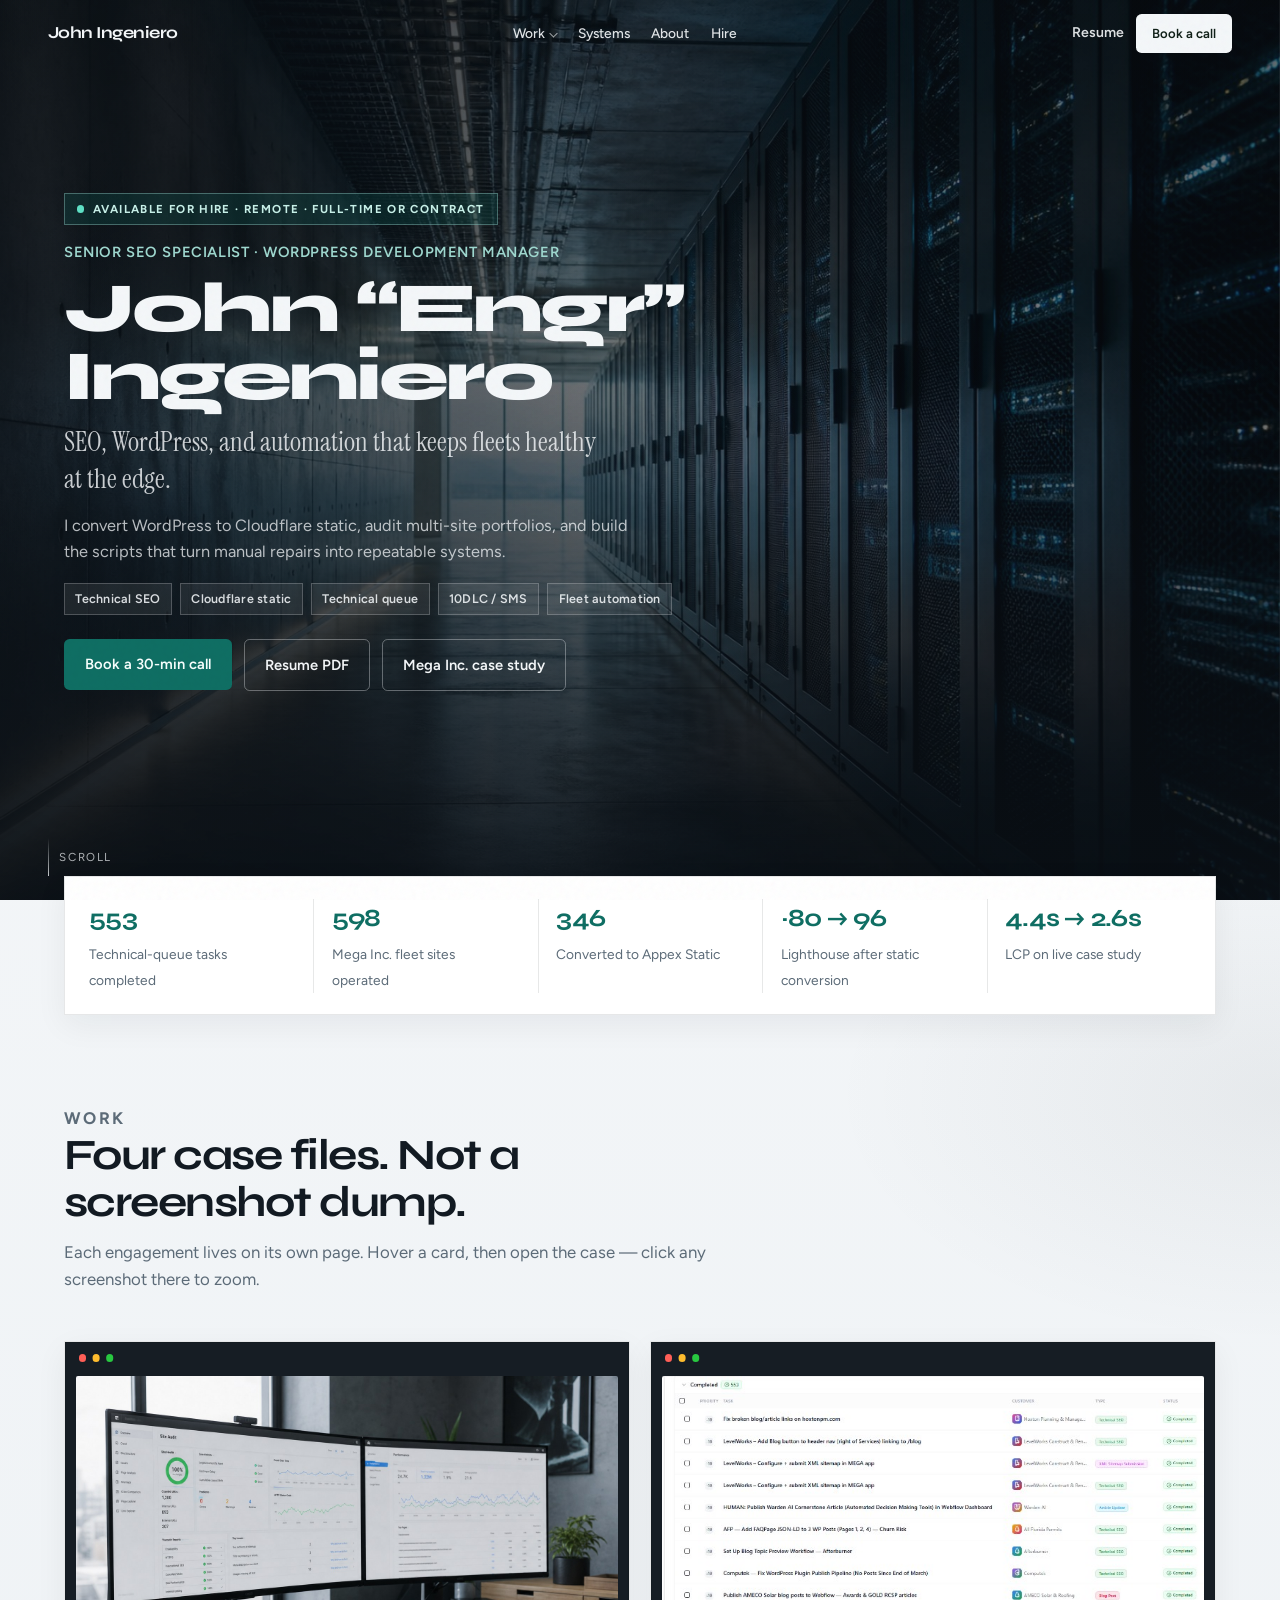
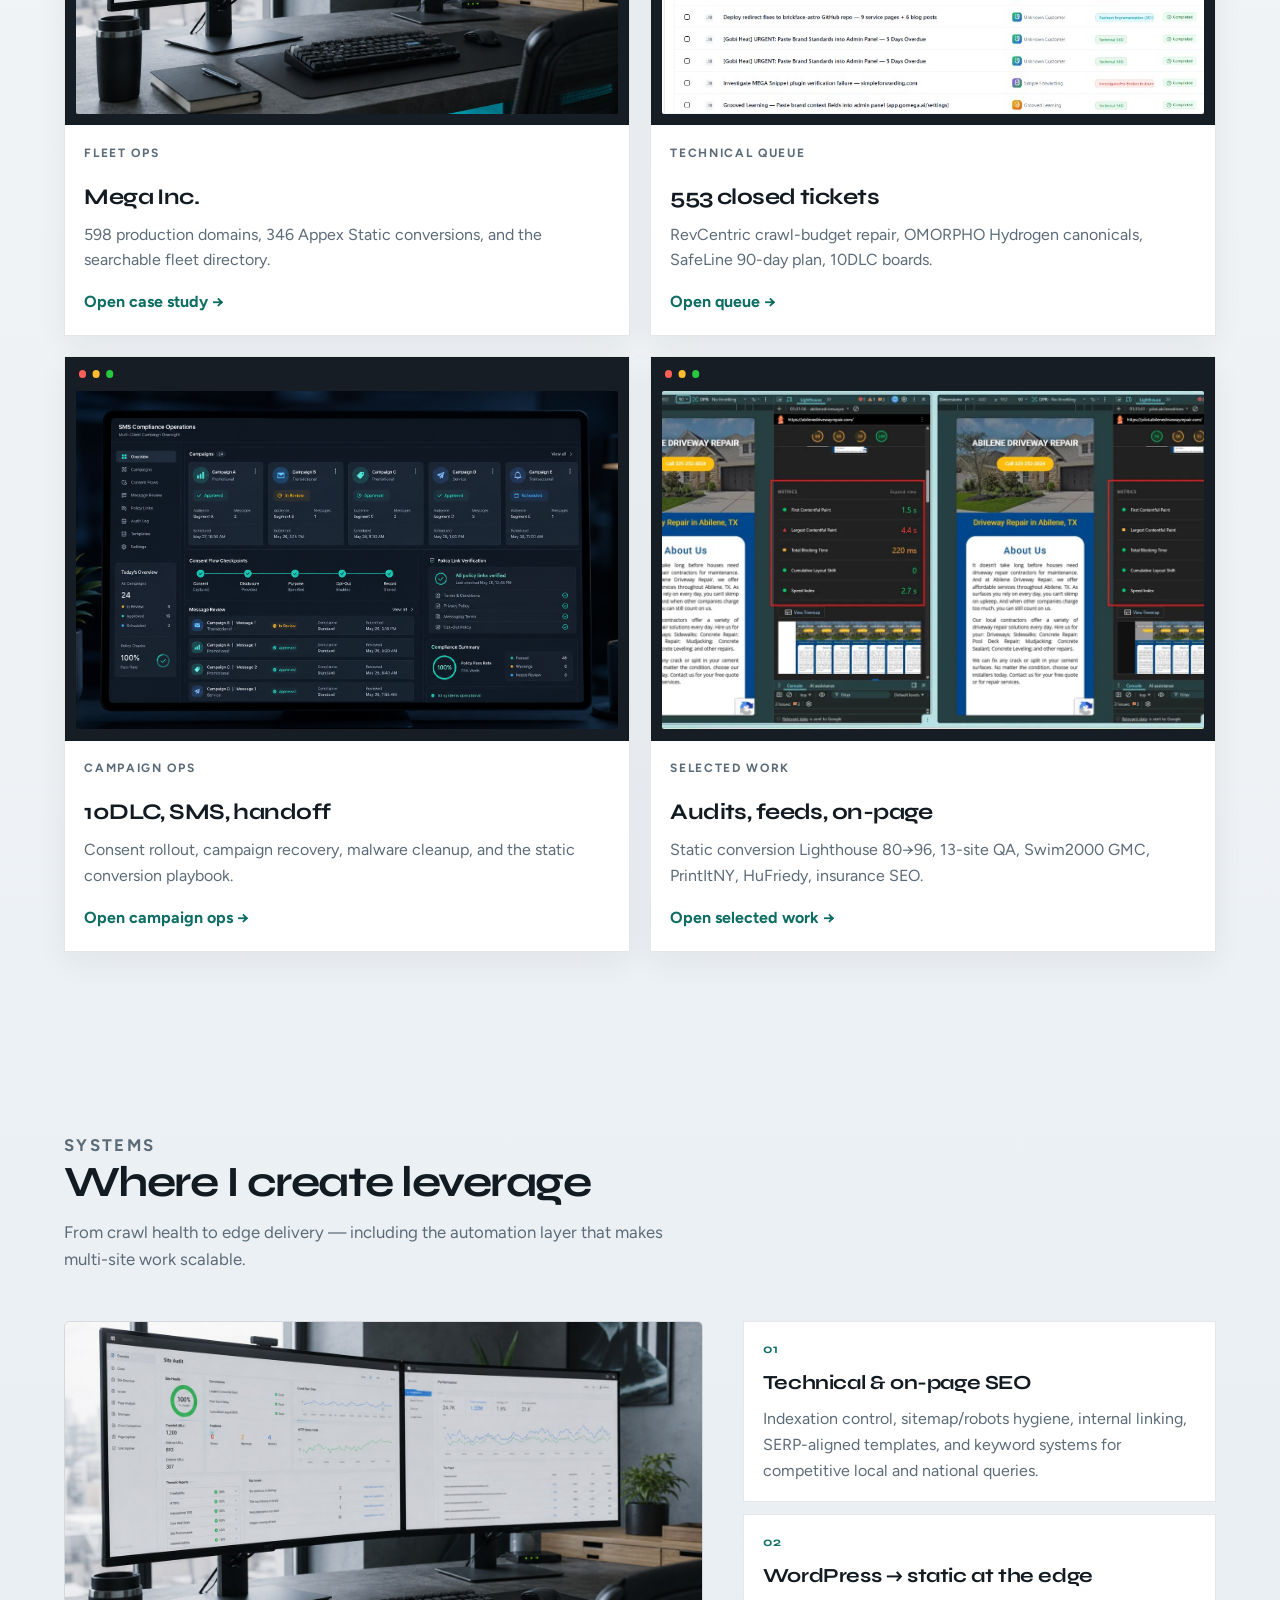
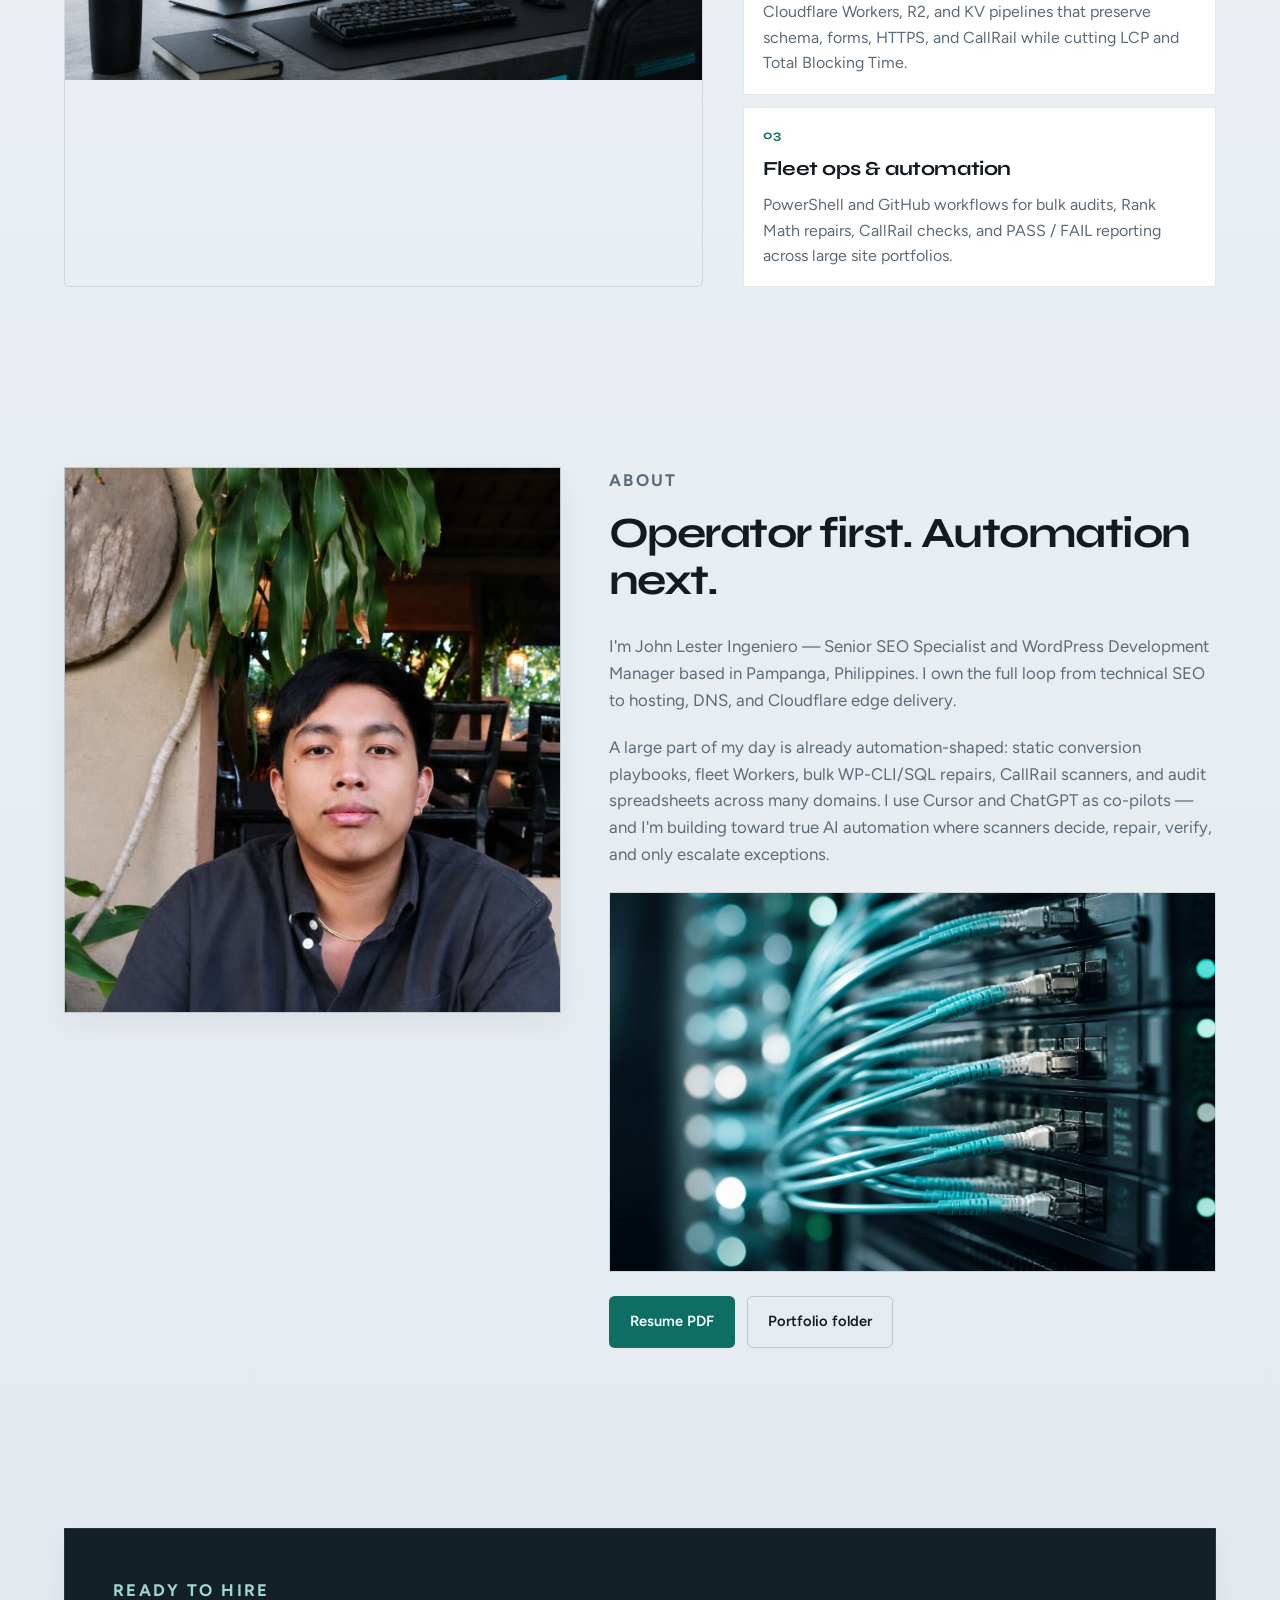
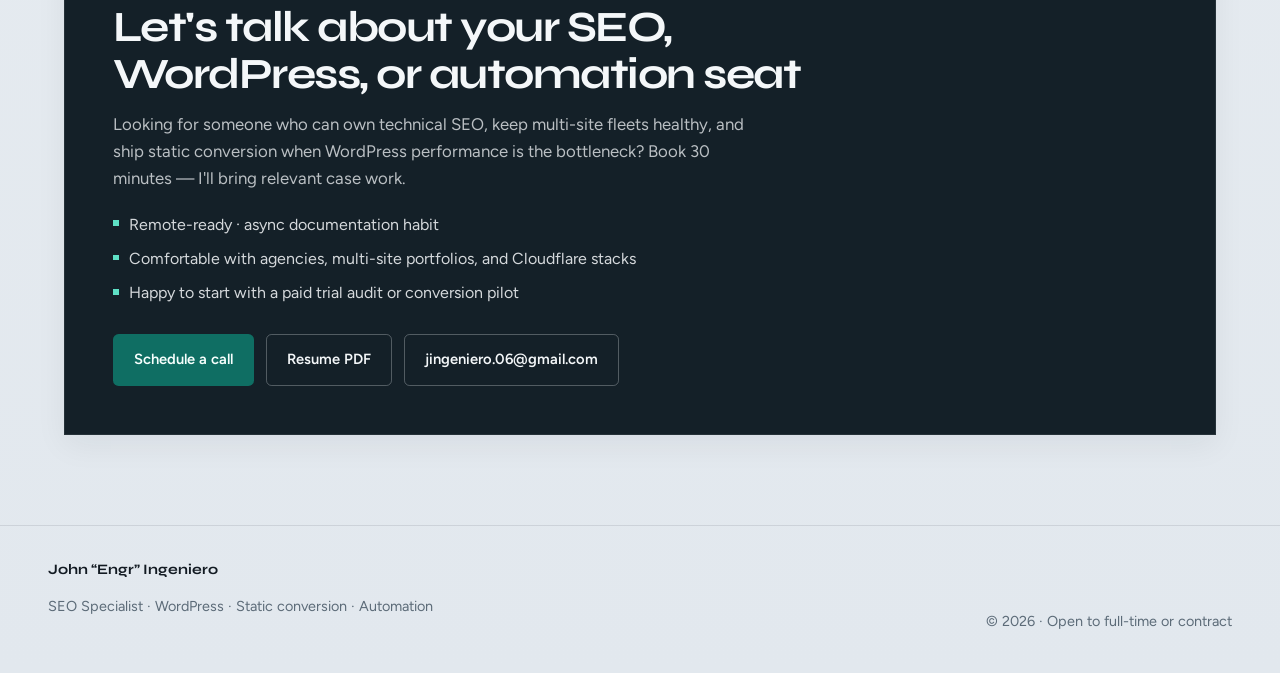
==== index.html @ 067cfe06 "Split the portfolio into Work subpages with a dropdown, framed shots, and lightbox zoom. The homepag" ====
﻿<!DOCTYPE html>
<html lang="en">
<head>
  <meta charset="UTF-8" />
  <meta name="viewport" content="width=device-width, initial-scale=1" />
  <title>John “Engr” Ingeniero — SEO, WordPress & Automation</title>
  <meta name="description" content="Senior SEO Specialist and WordPress Developer. WordPress-to-static conversion, fleet audits, Cloudflare edge delivery, and automation systems that keep rankings and lead capture intact." />
  <meta name="author" content="John Ingeniero" />
  <link rel="canonical" href="https://jingeniero06-cloud.github.io/jingeniero06-cloud/" />
  <meta property="og:title" content="John “Engr” Ingeniero — SEO, WordPress & Automation" />
  <meta property="og:description" content="Hire an SEO + WordPress operator who ships static conversion, multi-site QA, and automation with measurable Core Web Vitals gains." />
  <meta property="og:type" content="website" />
  <meta property="og:url" content="https://jingeniero06-cloud.github.io/jingeniero06-cloud/" />
  <meta property="og:image" content="assets/images/hero-edge.jpg" />
  <link rel="preconnect" href="https://fonts.googleapis.com" />
  <link rel="preconnect" href="https://fonts.gstatic.com" crossorigin />
  <link href="https://fonts.googleapis.com/css2?family=Instrument+Serif:ital@0;1&family=Syne:wght@500;600;700;800&family=Figtree:wght@400;500;600;700&display=swap" rel="stylesheet" />
  <base href="./" />
  <link rel="stylesheet" href="styles.css?v=site4" />
</head>
<body>
  <div class="grain" aria-hidden="true"></div>

  <header class="site-header" data-header>
    <a class="logo" href="#top">John Ingeniero</a>
    <nav class="nav" id="site-nav" data-nav aria-label="Primary">
      <div class="nav-group" data-subnav>
        <button type="button" class="nav-trigger" data-subnav-btn aria-expanded="false">Work</button>
        <div class="nav-dropdown">
          <a href="mega-inc.html">Mega Inc. fleet<small>598 production domains</small></a>
          <a href="queue.html">Technical queue<small>553 completed tickets</small></a>
          <a href="campaign-ops.html">Campaign ops<small>10DLC, SMS, handoff</small></a>
          <a href="work.html">Selected work<small>Audits, feeds, on-page SEO</small></a>
        </div>
      </div>
      <a href="#systems">Systems</a>
      <a href="#about">About</a>
      <a href="#connect">Hire</a>
      <a class="nav-resume" href="assets/resume.pdf" target="_blank" rel="noopener noreferrer">Resume</a>
    </nav>
    <div class="header-actions">
      <a class="header-resume" href="assets/resume.pdf" target="_blank" rel="noopener noreferrer">Resume</a>
      <a class="btn btn-sm btn-primary" href="https://calendly.com/jingeniero-06/30min" target="_blank" rel="noopener noreferrer">Book a call</a>
      <button class="nav-toggle" type="button" data-nav-toggle aria-expanded="false" aria-controls="site-nav" aria-label="Open menu">
        <span></span><span></span>
      </button>
    </div>
  </header>

  <main id="top">
    <section class="hero" aria-label="Introduction">
      <div class="hero-media" aria-hidden="true">
        <img
          src="assets/images/hero-edge.jpg?v=2"
          alt=""
          width="1920"
          height="1080"
          decoding="async"
          fetchpriority="high"
          class="hero-bg"
        />
        <div class="hero-shade"></div>
      </div>
      <div class="hero-content">
        <p class="hero-kicker">Available for hire · Remote · Full-time or contract</p>
        <p class="hero-role">Senior SEO Specialist · WordPress Development Manager</p>
        <h1 class="hero-brand">John “Engr” Ingeniero</h1>
        <p class="hero-title">SEO, WordPress, and automation that keeps fleets healthy at the edge.</p>
        <p class="hero-lede">
          I convert WordPress to Cloudflare static, audit multi-site portfolios, and build the scripts that turn manual repairs into repeatable systems.
        </p>
        <ul class="hero-chips" aria-label="Core strengths">
          <li>Technical SEO</li>
          <li>Cloudflare static</li>
          <li>Technical queue</li>
          <li>10DLC / SMS</li>
          <li>Fleet automation</li>
        </ul>
        <div class="hero-actions">
          <a class="btn btn-primary" href="https://calendly.com/jingeniero-06/30min" target="_blank" rel="noopener noreferrer">Book a 30-min call</a>
          <a class="btn btn-ghost" href="assets/resume.pdf" target="_blank" rel="noopener noreferrer">Resume PDF</a>
          <a class="btn btn-ghost" href="mega-inc.html">Mega Inc. case study</a>
        </div>
      </div>
      <a class="hero-scroll" href="#proof" aria-label="Scroll to proof">
        <span>Scroll</span>
      </a>
    </section>

    <section class="proof" id="proof" aria-label="Proof points">
      <ul class="proof-row">
        <li>
          <strong>553</strong>
          <span>Technical-queue tasks completed</span>
        </li>
        <li>
          <strong>598</strong>
          <span>Mega Inc. fleet sites operated</span>
        </li>
        <li>
          <strong>346</strong>
          <span>Converted to Appex Static</span>
        </li>
        <li>
          <strong>~80 → 96</strong>
          <span>Lighthouse after static conversion</span>
        </li>
        <li>
          <strong>4.4s → 2.6s</strong>
          <span>LCP on live case study</span>
        </li>
      </ul>
    </section>

    <section class="section" id="work">
      <div class="section-head section-head-wide">
        <p class="eyebrow">Work</p>
        <h2>Four case files. Not a screenshot dump.</h2>
        <p>Each engagement lives on its own page. Hover a card, then open the case — click any screenshot there to zoom.</p>
      </div>
      <div class="case-grid">
        <a class="case-card reveal" href="mega-inc.html">
          <figure class="shot"><img src="assets/images/workstation-ops.jpg?v=2" alt="Fleet operations workstation" width="1600" height="900" loading="lazy" decoding="async" /></figure>
          <div class="case-copy">
            <p class="eyebrow">Fleet ops</p>
            <h3>Mega Inc.</h3>
            <p>598 production domains, 346 Appex Static conversions, and the searchable fleet directory.</p>
            <span class="case-go">Open case study →</span>
          </div>
        </a>
        <a class="case-card reveal" href="queue.html">
          <figure class="shot"><img src="assets/images/queue/my-tasks-553.png" alt="553 completed technical queue tasks" width="1600" height="900" loading="lazy" decoding="async" /></figure>
          <div class="case-copy">
            <p class="eyebrow">Technical queue</p>
            <h3>553 closed tickets</h3>
            <p>RevCentric crawl-budget repair, OMORPHO Hydrogen canonicals, SafeLine 90-day plan, 10DLC boards.</p>
            <span class="case-go">Open queue →</span>
          </div>
        </a>
        <a class="case-card reveal" href="campaign-ops.html">
          <figure class="shot"><img src="assets/images/campaign-operations-generated.png" alt="10DLC campaign operations" width="1536" height="864" loading="lazy" decoding="async" /></figure>
          <div class="case-copy">
            <p class="eyebrow">Campaign ops</p>
            <h3>10DLC, SMS, handoff</h3>
            <p>Consent rollout, campaign recovery, malware cleanup, and the static conversion playbook.</p>
            <span class="case-go">Open campaign ops →</span>
          </div>
        </a>
        <a class="case-card reveal" href="work.html">
          <figure class="shot"><img src="assets/images/card-static-lighthouse.webp" alt="Static conversion Lighthouse before and after" width="1400" height="700" loading="lazy" decoding="async" /></figure>
          <div class="case-copy">
            <p class="eyebrow">Selected work</p>
            <h3>Audits, feeds, on-page</h3>
            <p>Static conversion Lighthouse 80→96, 13-site QA, Swim2000 GMC, PrintItNY, HuFriedy, insurance SEO.</p>
            <span class="case-go">Open selected work →</span>
          </div>
        </a>
      </div>
    </section>

    <section class="section systems" id="systems">
      <div class="section-head">
        <p class="eyebrow">Systems</p>
        <h2>Where I create leverage</h2>
        <p>From crawl health to edge delivery — including the automation layer that makes multi-site work scalable.</p>
      </div>
      <div class="systems-layout">
        <figure class="systems-visual reveal">
          <img src="assets/images/workstation-ops.jpg?v=2" alt="Workstation with dual monitors showing website audit dashboards" width="1600" height="900" loading="lazy" decoding="async" />
        </figure>
        <div class="systems-list">
          <article class="system-item reveal">
            <span class="num">01</span>
            <h3>Technical &amp; on-page SEO</h3>
            <p>Indexation control, sitemap/robots hygiene, internal linking, SERP-aligned templates, and keyword systems for competitive local and national queries.</p>
          </article>
          <article class="system-item reveal">
            <span class="num">02</span>
            <h3>WordPress → static at the edge</h3>
            <p>Cloudflare Workers, R2, and KV pipelines that preserve schema, forms, HTTPS, and CallRail while cutting LCP and Total Blocking Time.</p>
          </article>
          <article class="system-item reveal">
            <span class="num">03</span>
            <h3>Fleet ops &amp; automation</h3>
            <p>PowerShell and GitHub workflows for bulk audits, Rank Math repairs, CallRail checks, and PASS / FAIL reporting across large site portfolios.</p>
          </article>
        </div>
      </div>
    </section>

    <section class="section about" id="about">
      <div class="about-layout">
        <figure class="about-portrait reveal">
          <img
            src="assets/images/john-ingeniero.png"
            alt="Portrait of John Ingeniero"
            width="640"
            height="800"
            loading="lazy"
            decoding="async"
          />
        </figure>
        <div class="about-copy reveal">
          <p class="eyebrow">About</p>
          <h2>Operator first. Automation next.</h2>
          <p>
            I'm John Lester Ingeniero — Senior SEO Specialist and WordPress Development Manager based in Pampanga, Philippines. I own the full loop from technical SEO to hosting, DNS, and Cloudflare edge delivery.
          </p>
          <p>
            A large part of my day is already automation-shaped: static conversion playbooks, fleet Workers, bulk WP-CLI/SQL repairs, CallRail scanners, and audit spreadsheets across many domains. I use Cursor and ChatGPT as co-pilots — and I'm building toward true AI automation where scanners decide, repair, verify, and only escalate exceptions.
          </p>
          <figure class="about-side-visual">
            <img
              src="assets/images/network-fiber.jpg?v=2"
              alt="Fiber optic network patch panel in cool slate and teal tones"
              width="1200"
              height="900"
              loading="lazy"
              decoding="async"
            />
          </figure>
          <div class="about-actions">
            <a class="btn btn-primary" href="assets/resume.pdf" target="_blank" rel="noopener noreferrer">Resume PDF</a>
            <a class="btn btn-ghost" href="https://drive.google.com/drive/u/0/folders/11gjgUOMMYtW-lYXDwXTtkWWHU8rsAb2p" target="_blank" rel="noopener noreferrer">Portfolio folder</a>
          </div>
        </div>
      </div>
    </section>

    <section class="section connect" id="connect">
      <div class="connect-panel reveal">
        <p class="eyebrow">Ready to hire</p>
        <h2>Let's talk about your SEO, WordPress, or automation seat</h2>
        <p>
          Looking for someone who can own technical SEO, keep multi-site fleets healthy, and ship static conversion when WordPress performance is the bottleneck? Book 30 minutes — I'll bring relevant case work.
        </p>
        <ul class="connect-points">
          <li>Remote-ready · async documentation habit</li>
          <li>Comfortable with agencies, multi-site portfolios, and Cloudflare stacks</li>
          <li>Happy to start with a paid trial audit or conversion pilot</li>
        </ul>
        <div class="hero-actions connect-actions">
          <a class="btn btn-primary" href="https://calendly.com/jingeniero-06/30min" target="_blank" rel="noopener noreferrer">Schedule a call</a>
          <a class="btn btn-ghost" href="assets/resume.pdf" target="_blank" rel="noopener noreferrer">Resume PDF</a>
          <a class="btn btn-ghost" href="mailto:jingeniero.06@gmail.com">jingeniero.06@gmail.com</a>
        </div>
      </div>
    </section>
  </main>

  <footer class="site-footer">
    <div>
      <p class="footer-name">John “Engr” Ingeniero</p>
      <p>SEO Specialist · WordPress · Static conversion · Automation</p>
    </div>
    <p class="footer-note">© <span id="year"></span> · Open to full-time or contract</p>
  </footer>

  <script src="script.js?v=site4"></script>
</body>
</html>
---- styles.css ----
:root {
  --bg: #eef2f5;
  --bg-deep: #e2e8ee;
  --ink: #121a22;
  --ink-soft: #2a3642;
  --muted: #5c6b78;
  --accent: #0f6e63;
  --accent-strong: #14867a;
  --accent-wash: rgba(15, 110, 99, 0.1);
  --line: rgba(18, 26, 34, 0.1);
  --line-strong: rgba(18, 26, 34, 0.18);
  --hero-ink: #f4f7f9;
  --hero-muted: rgba(244, 247, 249, 0.82);
  --surface: #ffffff;
  --card: #ffffff;
  --font-display: "Syne", "Segoe UI", sans-serif;
  --font-serif: "Instrument Serif", Georgia, serif;
  --font-body: "Figtree", "Segoe UI", sans-serif;
  --ease: cubic-bezier(0.22, 1, 0.36, 1);
  --max: 72rem;
  --radius: 0.35rem;
  --shadow: 0 10px 30px rgba(18, 26, 34, 0.06);
}

*,
*::before,
*::after {
  box-sizing: border-box;
}

html {
  scroll-behavior: smooth;
  scroll-padding-top: 4.75rem;
}

body {
  margin: 0;
  min-height: 100vh;
  font-family: var(--font-body);
  font-weight: 400;
  color: var(--ink);
  background:
    radial-gradient(1200px 600px at 10% -10%, rgba(15, 110, 99, 0.08), transparent 55%),
    radial-gradient(900px 500px at 100% 20%, rgba(18, 26, 34, 0.05), transparent 50%),
    linear-gradient(180deg, #f5f7f9 0%, var(--bg) 40%, var(--bg-deep) 100%);
  line-height: 1.6;
  overflow-x: hidden;
}

.grain {
  position: fixed;
  inset: 0;
  pointer-events: none;
  z-index: 80;
  opacity: 0.04;
  mix-blend-mode: multiply;
  background-image: url("data:image/svg+xml,%3Csvg viewBox='0 0 200 200' xmlns='http://www.w3.org/2000/svg'%3E%3Cfilter id='n'%3E%3CfeTurbulence type='fractalNoise' baseFrequency='0.85' numOctaves='3' stitchTiles='stitch'/%3E%3C/filter%3E%3Crect width='100%25' height='100%25' filter='url(%23n)'/%3E%3C/svg%3E");
}

a {
  color: inherit;
  text-decoration: none;
}

img {
  max-width: 100%;
  height: auto;
  display: block;
}

.site-header {
  position: fixed;
  top: 0;
  left: 0;
  right: 0;
  z-index: 50;
  display: flex;
  align-items: center;
  justify-content: space-between;
  gap: 1rem;
  min-height: 4.25rem;
  padding: 0.8rem clamp(1.25rem, 4vw, 3rem);
  transition: background 0.35s var(--ease), border-color 0.35s var(--ease), backdrop-filter 0.35s var(--ease), color 0.35s var(--ease);
  border-bottom: 1px solid transparent;
  color: var(--hero-ink);
}

.site-header.is-solid {
  background: rgba(248, 250, 252, 0.92);
  backdrop-filter: blur(16px);
  border-bottom-color: var(--line);
  color: var(--ink);
}

.site-header.is-open {
  background: rgba(18, 26, 34, 0.94);
  color: var(--hero-ink);
}

.site-header.is-solid.is-open {
  background: rgba(248, 250, 252, 0.98);
  color: var(--ink);
}

.logo {
  font-family: var(--font-display);
  font-size: 1.05rem;
  font-weight: 700;
  letter-spacing: -0.03em;
  z-index: 2;
}

.header-actions {
  display: flex;
  align-items: center;
  gap: 0.75rem;
  z-index: 2;
}

.header-resume {
  display: none;
  font-size: 0.88rem;
  font-weight: 600;
  opacity: 0.9;
}

.header-resume:hover {
  color: var(--accent);
}

.nav-toggle {
  display: inline-flex;
  flex-direction: column;
  justify-content: center;
  gap: 0.28rem;
  width: 2.4rem;
  height: 2.4rem;
  padding: 0;
  border: 1px solid rgba(244, 247, 249, 0.28);
  background: transparent;
  cursor: pointer;
}

.site-header.is-solid .nav-toggle {
  border-color: var(--line-strong);
}

.nav-toggle span {
  display: block;
  width: 1rem;
  height: 1.5px;
  margin: 0 auto;
  background: currentColor;
  transition: transform 0.25s var(--ease);
}

.site-header.is-open .nav-toggle span:first-child {
  transform: translateY(0.19rem) rotate(45deg);
}

.site-header.is-open .nav-toggle span:last-child {
  transform: translateY(-0.19rem) rotate(-45deg);
}

.nav {
  display: none;
}

.nav a {
  position: relative;
  transition: opacity 0.2s ease;
}

.nav a:hover {
  opacity: 1;
}

.site-header:not(.is-solid) .nav a:hover,
.site-header:not(.is-solid) .header-resume:hover {
  color: #c8f0e8;
}

.site-header.is-solid .nav a:hover,
.site-header.is-solid .header-resume:hover {
  color: var(--accent);
}

.nav-resume {
  display: none;
}

.btn {
  display: inline-flex;
  align-items: center;
  justify-content: center;
  gap: 0.4rem;
  padding: 0.82rem 1.25rem;
  border-radius: var(--radius);
  font-family: var(--font-body);
  font-size: 0.92rem;
  font-weight: 600;
  border: 1px solid transparent;
  cursor: pointer;
  transition: background 0.25s ease, border-color 0.25s ease, color 0.25s ease, transform 0.3s var(--ease);
}

.btn:hover {
  transform: translateY(-2px);
}

.btn-sm {
  padding: 0.5rem 0.95rem;
  font-size: 0.82rem;
}

.btn-primary {
  background: var(--accent);
  color: #f7fffd;
}

.btn-primary:hover {
  background: var(--accent-strong);
}

.site-header:not(.is-solid) .btn-primary {
  background: #f4f7f9;
  color: #102018;
}

.site-header:not(.is-solid) .btn-primary:hover {
  background: #fff;
}

.btn-ghost {
  border-color: var(--line-strong);
  color: var(--ink);
  background: transparent;
}

.btn-ghost:hover {
  border-color: var(--accent);
  color: var(--accent);
}

.hero .btn-ghost {
  border-color: rgba(244, 247, 249, 0.35);
  color: var(--hero-ink);
}

.hero .btn-ghost:hover {
  border-color: #fff;
  color: #fff;
}

.hero {
  position: relative;
  min-height: 100vh;
  min-height: 100dvh;
  display: grid;
  align-items: center;
  overflow: hidden;
  color: var(--hero-ink);
}

.hero-media {
  position: absolute;
  inset: 0;
  z-index: 0;
}

.hero-bg {
  width: 100%;
  height: 100%;
  object-fit: cover;
  object-position: center;
  transform: scale(1.08);
  animation: heroZoom 18s var(--ease) forwards;
}

.hero-shade {
  position: absolute;
  inset: 0;
  background:
    linear-gradient(180deg, rgba(10, 16, 22, 0.55) 0%, rgba(10, 16, 22, 0.42) 42%, rgba(10, 16, 22, 0.88) 100%),
    linear-gradient(90deg, rgba(10, 16, 22, 0.72) 0%, rgba(10, 16, 22, 0.18) 62%);
}

.hero-content {
  position: relative;
  z-index: 1;
  width: min(100% - 2.5rem, var(--max));
  margin: 0 auto;
  padding: 7.5rem 0 8.5rem;
}

.hero-kicker {
  display: inline-flex;
  align-items: center;
  gap: 0.55rem;
  margin: 0 0 1rem;
  padding: 0.38rem 0.75rem;
  border: 1px solid rgba(159, 216, 207, 0.38);
  background: rgba(15, 110, 99, 0.22);
  font-size: 0.72rem;
  font-weight: 700;
  letter-spacing: 0.12em;
  text-transform: uppercase;
  color: #c8f0e8;
  opacity: 0;
  animation: rise 0.9s var(--ease) 0.1s forwards;
}

.hero-kicker::before {
  content: "";
  width: 0.45rem;
  height: 0.45rem;
  border-radius: 50%;
  background: #5ee0c5;
}

.hero-role {
  margin: 0 0 0.65rem;
  font-size: 0.92rem;
  font-weight: 600;
  letter-spacing: 0.04em;
  text-transform: uppercase;
  color: #9fd8cf;
  opacity: 0;
  animation: rise 1s var(--ease) 0.16s forwards;
}

.hero-brand {
  margin: 0 0 0.85rem;
  font-family: var(--font-display);
  font-size: clamp(2.4rem, 6.4vw, 4.4rem);
  font-weight: 800;
  line-height: 0.96;
  letter-spacing: -0.04em;
  max-width: 14ch;
  opacity: 0;
  animation: rise 1s var(--ease) 0.22s forwards;
}

.hero-title {
  margin: 0 0 0.9rem;
  max-width: 34rem;
  font-family: var(--font-serif);
  font-size: clamp(1.25rem, 2.4vw, 1.7rem);
  font-weight: 400;
  line-height: 1.35;
  color: var(--hero-muted);
  opacity: 0;
  animation: rise 1s var(--ease) 0.34s forwards;
}

.hero-lede {
  margin: 0 0 1.2rem;
  max-width: 36rem;
  color: rgba(244, 247, 249, 0.74);
  font-size: 1.02rem;
  opacity: 0;
  animation: rise 1s var(--ease) 0.46s forwards;
}

.hero-chips {
  display: flex;
  flex-wrap: wrap;
  gap: 0.5rem;
  margin: 0 0 1.5rem;
  padding: 0;
  list-style: none;
  opacity: 0;
  animation: rise 1s var(--ease) 0.52s forwards;
}

.hero-chips li {
  padding: 0.32rem 0.65rem;
  border: 1px solid rgba(244, 247, 249, 0.22);
  background: rgba(244, 247, 249, 0.08);
  font-size: 0.78rem;
  font-weight: 600;
  letter-spacing: 0.02em;
  color: rgba(244, 247, 249, 0.88);
}

.hero-actions {
  display: flex;
  flex-wrap: wrap;
  gap: 0.75rem;
  opacity: 0;
  animation: rise 1s var(--ease) 0.58s forwards;
}

.hero-scroll {
  position: absolute;
  z-index: 2;
  left: clamp(1.25rem, 4vw, 3rem);
  bottom: 1.5rem;
  display: inline-flex;
  align-items: center;
  gap: 0.65rem;
  font-size: 0.72rem;
  letter-spacing: 0.14em;
  text-transform: uppercase;
  color: rgba(244, 247, 249, 0.7);
  opacity: 0;
  animation: rise 1s var(--ease) 0.9s forwards;
}

.hero-scroll::before {
  content: "";
  width: 1px;
  height: 2.4rem;
  background: linear-gradient(180deg, transparent, rgba(244, 247, 249, 0.8));
  animation: scrollPulse 1.8s ease-in-out infinite;
}

@keyframes heroZoom {
  from { transform: scale(1.08); }
  to { transform: scale(1); }
}

@keyframes rise {
  from {
    opacity: 0;
    transform: translateY(22px);
  }
  to {
    opacity: 1;
    transform: translateY(0);
  }
}

@keyframes scrollPulse {
  0%, 100% { transform: scaleY(0.65); opacity: 0.45; }
  50% { transform: scaleY(1); opacity: 1; }
}

.proof {
  padding: 0 clamp(1.25rem, 4vw, 3rem);
  margin-top: -1.5rem;
  position: relative;
  z-index: 2;
}

.proof-row {
  list-style: none;
  margin: 0 auto;
  padding: 1.15rem 1.25rem;
  max-width: var(--max);
  display: grid;
  grid-template-columns: repeat(2, minmax(0, 1fr));
  gap: 1rem 1.25rem;
  background: var(--card);
  border: 1px solid var(--line);
  box-shadow: var(--shadow);
}

.proof-row li {
  padding-right: 0.5rem;
}

.proof-row li + li {
  border-left: 0;
}

.proof-row strong {
  display: block;
  font-family: var(--font-display);
  font-size: clamp(1.2rem, 2.4vw, 1.55rem);
  font-weight: 700;
  letter-spacing: -0.03em;
  color: var(--accent);
  margin-bottom: 0.2rem;
}

.proof-row span {
  font-size: 0.86rem;
  color: var(--muted);
  line-height: 1.35;
}

.section {
  padding: clamp(4.5rem, 10vh, 7rem) clamp(1.25rem, 4vw, 3rem);
  max-width: calc(var(--max) + 6rem);
  margin: 0 auto;
}

.section-head {
  max-width: 38rem;
  margin-bottom: clamp(2rem, 4vw, 3rem);
}

.section-head-wide {
  max-width: 44rem;
}

.eyebrow {
  margin: 0 0 0.7rem;
  font-size: 0.75rem;
  font-weight: 700;
  letter-spacing: 0.14em;
  text-transform: uppercase;
  color: var(--accent);
}

.section-head h2,
.about-copy h2,
.connect-panel h2 {
  margin: 0 0 0.85rem;
  font-family: var(--font-display);
  font-size: clamp(1.85rem, 4vw, 2.7rem);
  font-weight: 700;
  letter-spacing: -0.035em;
  line-height: 1.08;
  color: var(--ink);
}

.section-head p,
.about-copy > p,
.connect-panel > p {
  margin: 0;
  color: var(--muted);
  font-size: 1.05rem;
}

.systems-layout {
  display: grid;
  gap: 2rem;
}

.systems-visual {
  margin: 0;
  overflow: hidden;
  border-radius: var(--radius);
  border: 1px solid var(--line);
}

.systems-visual img {
  width: 100%;
  aspect-ratio: 16 / 9;
  object-fit: cover;
  transition: transform 1.2s var(--ease);
}

.systems-visual:hover img {
  transform: scale(1.04);
}

.systems-list {
  display: grid;
  gap: 0.75rem;
  align-content: start;
}

.system-item {
  padding: 1.1rem 1.15rem;
  border: 1px solid var(--line);
  background: var(--card);
}

.system-item .num {
  display: block;
  margin-bottom: 0.45rem;
  font-family: var(--font-display);
  font-size: 0.8rem;
  font-weight: 700;
  letter-spacing: 0.08em;
  color: var(--accent);
}

.system-item h3 {
  margin: 0 0 0.45rem;
  font-family: var(--font-display);
  font-size: 1.25rem;
  letter-spacing: -0.02em;
}

.system-item p {
  margin: 0;
  color: var(--muted);
}

.work-stack {
  display: grid;
  gap: 1.5rem;
}

.work-item {
  display: flex;
  flex-direction: column;
  height: 100%;
  background: var(--card);
  border: 1px solid var(--line);
  box-shadow: var(--shadow);
  overflow: hidden;
}

.work-item.featured {
  display: grid;
  gap: 0;
  grid-template-areas:
    "media"
    "meta"
    "body";
}

.work-item.featured .work-media {
  order: 0;
  grid-area: media;
}

.work-item.featured .work-meta {
  grid-area: meta;
}

.work-item.featured .work-body {
  grid-area: body;
}

.work-media {
  order: -1;
  margin: 0;
  overflow: hidden;
  background: #d7dee5;
  border-bottom: 1px solid var(--line);
}

.work-media img {
  width: 100%;
  aspect-ratio: 16 / 10;
  object-fit: cover;
  object-position: center 42%;
  transition: transform 0.9s var(--ease);
}

.work-item:hover .work-media img {
  transform: scale(1.03);
}

.work-media-ui img {
  object-fit: cover;
  object-position: top center;
}

.work-media-doc img {
  object-fit: contain;
  object-position: top center;
  background: #fff;
  aspect-ratio: 4 / 3;
}

.ops-mix {
  margin-top: 2rem;
  padding: 1.5rem 1.25rem;
  background: var(--card);
  border: 1px solid var(--line);
  box-shadow: var(--shadow);
}

.ops-mix h3 {
  margin: 0 0 0.45rem;
  font-family: var(--font-display);
  font-size: clamp(1.25rem, 2.4vw, 1.55rem);
  letter-spacing: -0.025em;
}

.ops-mix > div:first-child p:last-child {
  margin: 0 0 1.15rem;
  color: var(--muted);
}

.ops-mix-grid {
  display: grid;
  gap: 0.85rem;
}

.ops-mix-card {
  margin: 0;
  overflow: hidden;
  border: 1px solid var(--line);
  background: #fff;
}

.ops-mix-card img {
  width: 100%;
  aspect-ratio: 16 / 11;
  object-fit: cover;
  object-position: top center;
}

.ops-mix-chips {
  margin: 1rem 0 0;
}

.work-meta {
  display: flex;
  justify-content: space-between;
  align-items: center;
  margin: 0;
  padding: 1rem 1.15rem 0;
  font-size: 0.74rem;
  font-weight: 700;
  letter-spacing: 0.08em;
  text-transform: uppercase;
  color: var(--muted);
}

.work-label {
  color: var(--accent);
}

.work-body {
  display: flex;
  flex-direction: column;
  flex: 1;
  padding: 0.55rem 1.15rem 1.2rem;
}

.work-body h3 {
  margin: 0 0 0.5rem;
  font-family: var(--font-display);
  font-size: clamp(1.2rem, 2.2vw, 1.5rem);
  letter-spacing: -0.025em;
  color: var(--ink);
}

.work-item.featured .work-body h3 {
  font-size: clamp(1.45rem, 2.6vw, 1.9rem);
}

.work-body > p {
  margin: 0 0 0.85rem;
  color: var(--muted);
}

.metric-list {
  margin: 0 0 1rem;
  padding: 0;
  list-style: none;
  display: grid;
  gap: 0.35rem;
}

.metric-list li {
  position: relative;
  padding-left: 1rem;
  color: var(--ink-soft);
  font-size: 0.92rem;
}

.metric-list li::before {
  content: "";
  position: absolute;
  left: 0;
  top: 0.55em;
  width: 0.35rem;
  height: 0.35rem;
  border-radius: 50%;
  background: var(--accent);
}

.metric-list span {
  font-weight: 700;
  color: var(--ink);
}

.work-thumbs {
  display: grid;
  grid-template-columns: 1fr 1fr;
  gap: 0.65rem;
  margin-bottom: 1rem;
}

.work-thumbs img {
  width: 100%;
  aspect-ratio: 16 / 10;
  object-fit: cover;
  border: 1px solid var(--line);
}

.skill-row {
  display: flex;
  flex-wrap: wrap;
  gap: 0.4rem;
  margin: auto 0 1rem;
  padding: 0;
  list-style: none;
}

.skill-row li {
  padding: 0.28rem 0.55rem;
  border: 1px solid var(--line-strong);
  background: var(--accent-wash);
  color: var(--ink-soft);
  font-size: 0.75rem;
  font-weight: 600;
}

.work-links {
  display: flex;
  flex-wrap: wrap;
  gap: 1rem;
  margin-top: auto;
}

.work-links a {
  font-weight: 700;
  color: var(--accent);
  border-bottom: 1px solid transparent;
  transition: border-color 0.2s ease;
}

.work-links a:hover {
  border-bottom-color: var(--accent);
}

.work-grid {
  display: grid;
  gap: 1.25rem;
}

.about-layout {
  display: grid;
  gap: 2rem;
  align-items: start;
}

.about-portrait {
  margin: 0;
  overflow: hidden;
  border: 1px solid var(--line);
  background: #d5dce3;
  box-shadow: var(--shadow);
}

.about-portrait img {
  width: 100%;
  max-height: min(70vh, 34rem);
  aspect-ratio: 4 / 5;
  object-fit: cover;
  object-position: 50% 18%;
  transform: scale(1.06);
}

.about-copy {
  display: grid;
  gap: 1rem;
}

.about-copy > p + p {
  margin-top: 0.25rem;
}

.about-side-visual {
  margin: 0.5rem 0 0;
  overflow: hidden;
  border: 1px solid var(--line);
}

.about-side-visual img {
  width: 100%;
  aspect-ratio: 16 / 10;
  object-fit: cover;
  transition: transform 1.1s var(--ease);
}

.about-side-visual:hover img {
  transform: scale(1.04);
}

.about-actions {
  display: flex;
  flex-wrap: wrap;
  gap: 0.75rem;
  margin-top: 0.5rem;
}

.connect-panel {
  max-width: none;
  padding: clamp(2rem, 5vw, 3rem);
  border: 1px solid rgba(244, 247, 249, 0.08);
  background: #142028;
  color: var(--hero-ink);
  box-shadow: var(--shadow);
}

.connect-panel .eyebrow {
  color: #9fd8cf;
}

.connect-panel h2 {
  color: var(--hero-ink);
  max-width: 22ch;
}

.connect-panel > p {
  max-width: 40rem;
  color: rgba(244, 247, 249, 0.74);
}

.connect-points {
  margin: 1.25rem 0 1.75rem;
  padding: 0;
  list-style: none;
  display: grid;
  gap: 0.55rem;
  color: rgba(244, 247, 249, 0.86);
}

.connect-points li {
  padding-left: 1rem;
  position: relative;
}

.connect-points li::before {
  content: "";
  position: absolute;
  left: 0;
  top: 0.55em;
  width: 0.35rem;
  height: 0.35rem;
  background: #5ee0c5;
}

.connect-panel .btn-ghost {
  border-color: rgba(244, 247, 249, 0.28);
  color: var(--hero-ink);
}

.connect-panel .btn-ghost:hover {
  border-color: #fff;
  color: #fff;
}

.site-footer {
  display: flex;
  flex-direction: column;
  gap: 0.75rem;
  padding: 2rem clamp(1.25rem, 4vw, 3rem) 2.5rem;
  border-top: 1px solid var(--line);
  color: var(--muted);
  font-size: 0.9rem;
}

.footer-name {
  margin: 0 0 0.2rem;
  font-family: var(--font-display);
  font-weight: 700;
  color: var(--ink);
}

.footer-note {
  margin: 0;
}

.reveal {
  transform: translateY(16px);
  transition: transform 0.7s var(--ease);
}

.reveal.is-visible {
  transform: translateY(0);
}

@media (prefers-reduced-motion: reduce) {
  .hero-bg,
  .hero-kicker,
  .hero-role,
  .hero-brand,
  .hero-title,
  .hero-lede,
  .hero-chips,
  .hero-actions,
  .hero-scroll,
  .reveal {
    animation: none !important;
    opacity: 1 !important;
    transform: none !important;
    transition: none !important;
  }

  .hero-scroll::before {
    animation: none;
  }
}

@media (max-width: 719px) {
  .site-header.is-open .nav {
    display: flex;
    flex-direction: column;
    position: absolute;
    inset: 0 0 auto 0;
    padding: 4.6rem 1.25rem 1.5rem;
    gap: 1rem;
    background: inherit;
    border-bottom: 1px solid var(--line);
    font-size: 1.05rem;
    font-weight: 600;
  }

  .site-header.is-open .nav-resume {
    display: inline-flex;
    color: var(--accent);
  }
}

@media (min-width: 720px) {
  .nav-toggle {
    display: none;
  }

  .header-resume {
    display: inline-flex;
  }

  .nav {
    display: flex;
    gap: 1.35rem;
    font-size: 0.86rem;
    font-weight: 500;
    opacity: 0.92;
  }

  .proof-row {
    grid-template-columns: repeat(2, minmax(0, 1fr));
    padding: 1.35rem 1.5rem;
  }

  .work-grid {
    grid-template-columns: repeat(2, minmax(0, 1fr));
    gap: 1.25rem;
  }

  .connect-points {
    grid-template-columns: 1fr;
    gap: 0.55rem;
  }

  .connect-points li {
    padding-left: 1rem;
  }

  .connect-points li::before {
    display: block;
  }

  .site-footer {
    flex-direction: row;
    justify-content: space-between;
    align-items: end;
  }
}

@media (min-width: 960px) {
  .systems-layout {
    grid-template-columns: 1.15fr 0.85fr;
    gap: 2.5rem;
    align-items: stretch;
  }

  .work-item.featured {
    grid-template-columns: 1.08fr 0.92fr;
    grid-template-areas:
      "media meta"
      "media body";
    align-items: stretch;
  }

  .work-item.featured .work-media {
    order: 0;
    grid-area: media;
    border-bottom: 0;
    border-right: 1px solid var(--line);
  }

  .work-item.featured .work-media img {
    height: 100%;
    aspect-ratio: auto;
    min-height: 22rem;
  }

  .work-item.featured .work-meta {
    grid-area: meta;
    padding: 1.5rem 1.6rem 0;
  }

  .work-item.featured .work-body {
    grid-area: body;
    padding: 0.6rem 1.6rem 1.5rem;
    justify-content: center;
  }

  .about-layout {
    grid-template-columns: 0.9fr 1.1fr;
    gap: 3rem;
  }

  .proof-row {
    grid-template-columns: repeat(5, minmax(0, 1fr));
  }

  .proof-row li + li {
    padding-left: 1.1rem;
    border-left: 1px solid var(--line);
  }

  .ops-mix-grid {
    grid-template-columns: 1fr 1fr;
  }
}

/* Mega Inc. fleet case study */
.sr-only {
  position: absolute;
  width: 1px;
  height: 1px;
  padding: 0;
  margin: -1px;
  overflow: hidden;
  clip: rect(0, 0, 0, 0);
  white-space: nowrap;
  border: 0;
}

.mega-stats {
  list-style: none;
  margin: 0 0 2.5rem;
  padding: 1.25rem 1.25rem;
  display: grid;
  grid-template-columns: repeat(2, minmax(0, 1fr));
  gap: 1rem 1.25rem;
  background: var(--card);
  border: 1px solid var(--line);
  box-shadow: var(--shadow);
}

.mega-stats strong {
  display: block;
  font-family: var(--font-display);
  font-size: clamp(1.4rem, 3vw, 1.9rem);
  letter-spacing: -0.03em;
  color: var(--accent);
  margin-bottom: 0.15rem;
}

.mega-stats span {
  font-size: 0.86rem;
  color: var(--muted);
}

.mega-featured {
  display: grid;
  gap: 1.5rem;
  margin-bottom: 2.75rem;
}

.mega-featured-copy h3 {
  margin: 0 0 0.6rem;
  font-family: var(--font-display);
  font-size: clamp(1.35rem, 2.6vw, 1.7rem);
  letter-spacing: -0.025em;
}

.mega-featured-copy p:last-child {
  margin: 0;
  color: var(--muted);
}

.mega-featured-list {
  list-style: none;
  margin: 0;
  padding: 0;
  display: grid;
  gap: 0.65rem;
}

.mega-featured-list li {
  display: grid;
  gap: 0.15rem;
  padding: 0.8rem 0.9rem;
  background: var(--card);
  border: 1px solid var(--line);
}

.mega-featured-list a {
  font-weight: 600;
  color: var(--ink);
  word-break: break-word;
}

.mega-featured-list a:hover {
  color: var(--accent);
}

.mega-featured-list span {
  font-size: 0.82rem;
  color: var(--muted);
}

.mega-directory {
  padding-top: 0.5rem;
}

.mega-directory-head {
  display: grid;
  gap: 1.25rem;
  margin-bottom: 1.25rem;
}

.mega-directory-head h3 {
  margin: 0 0 0.4rem;
  font-family: var(--font-display);
  font-size: clamp(1.3rem, 2.5vw, 1.65rem);
  letter-spacing: -0.025em;
}

.mega-directory-count {
  margin: 0;
  color: var(--muted);
  font-size: 0.95rem;
}

.mega-filters {
  display: grid;
  gap: 0.65rem;
}

.mega-filters input,
.mega-filters select {
  width: 100%;
  padding: 0.72rem 0.85rem;
  border: 1px solid var(--line-strong);
  border-radius: var(--radius);
  background: rgba(255, 255, 255, 0.85);
  color: var(--ink);
  font-family: var(--font-body);
  font-size: 0.92rem;
}

.mega-filters input:focus,
.mega-filters select:focus {
  outline: 2px solid rgba(15, 110, 99, 0.35);
  outline-offset: 1px;
}

.mega-table-wrap {
  overflow: auto;
  max-height: min(34rem, 70vh);
  border: 1px solid var(--line);
  background: var(--card);
  box-shadow: var(--shadow);
}

.mega-table {
  width: 100%;
  border-collapse: collapse;
  font-size: 0.88rem;
}

.mega-table th,
.mega-table td {
  padding: 0.7rem 0.85rem;
  text-align: left;
  border-bottom: 1px solid var(--line);
  vertical-align: top;
}

.mega-table th {
  position: sticky;
  top: 0;
  background: #e8eef2;
  font-size: 0.72rem;
  letter-spacing: 0.08em;
  text-transform: uppercase;
  color: var(--muted);
  z-index: 1;
}

.mega-table a {
  font-weight: 600;
  color: var(--accent);
}

.mega-table a:hover {
  text-decoration: underline;
}

.mega-table .domain {
  word-break: break-all;
  color: var(--ink-soft);
}

.mega-badge {
  display: inline-block;
  padding: 0.15rem 0.45rem;
  border: 1px solid var(--line-strong);
  font-size: 0.75rem;
  font-weight: 600;
  color: var(--ink-soft);
  white-space: nowrap;
}

.mega-badge.is-static {
  border-color: rgba(15, 110, 99, 0.35);
  color: var(--accent);
  background: var(--accent-wash);
}

@media (min-width: 720px) {
  .mega-stats {
    grid-template-columns: repeat(5, minmax(0, 1fr));
  }

  .mega-featured-list {
    grid-template-columns: repeat(2, minmax(0, 1fr));
    gap: 0.65rem;
  }

  .mega-filters {
    grid-template-columns: 1.4fr 0.8fr 0.8fr;
    align-items: end;
  }
}

@media (min-width: 960px) {
  .mega-featured {
    grid-template-columns: 0.85fr 1.15fr;
    gap: 2.5rem;
    align-items: start;
  }

  .mega-directory-head {
    grid-template-columns: 1fr auto;
    align-items: end;
  }
}

/* Dropdown nav */
.nav-group {
  position: relative;
}

.nav-trigger {
  display: inline-flex;
  align-items: center;
  gap: 0.35rem;
  padding: 0;
  border: 0;
  background: none;
  color: inherit;
  font: inherit;
  font-weight: inherit;
  cursor: pointer;
}

.nav-trigger::after {
  content: "";
  width: 0.35rem;
  height: 0.35rem;
  border-right: 1.5px solid currentColor;
  border-bottom: 1.5px solid currentColor;
  transform: rotate(45deg) translateY(-1px);
  opacity: 0.7;
}

.nav-dropdown {
  display: none;
}

.nav-dropdown a {
  display: block;
  padding: 0.7rem 0.85rem;
  color: var(--ink);
  font-weight: 600;
  border-radius: 0.2rem;
}

.nav-dropdown a:hover,
.nav-dropdown a.is-active {
  background: var(--accent-wash);
  color: var(--accent);
}

.nav-dropdown small {
  display: block;
  margin-top: 0.15rem;
  font-size: 0.75rem;
  font-weight: 500;
  color: var(--muted);
}

.inner-page {
  padding-top: 4.25rem;
}

.inner-page .site-header {
  background: rgba(248, 250, 252, 0.94);
  backdrop-filter: blur(16px);
  border-bottom-color: var(--line);
  color: var(--ink);
}

.page-hero {
  padding: 3.5rem clamp(1.25rem, 4vw, 3rem) 2.75rem;
  background:
    radial-gradient(800px 320px at 8% 0%, rgba(15, 110, 99, 0.28), transparent 55%),
    #142028;
  color: var(--hero-ink);
}

.page-hero-inner {
  width: min(100%, var(--max));
  margin: 0 auto;
}

.crumb {
  display: flex;
  flex-wrap: wrap;
  gap: 0.45rem;
  margin: 0 0 1rem;
  font-size: 0.8rem;
  font-weight: 600;
  letter-spacing: 0.06em;
  text-transform: uppercase;
  color: rgba(244, 247, 249, 0.62);
}

.crumb a {
  color: #9fd8cf;
}

.page-hero h1 {
  margin: 0 0 0.75rem;
  font-family: var(--font-display);
  font-size: clamp(2rem, 4.5vw, 3.2rem);
  letter-spacing: -0.035em;
  line-height: 1.05;
}

.page-hero p {
  margin: 0;
  max-width: 40rem;
  color: rgba(244, 247, 249, 0.74);
  font-size: 1.05rem;
}

/* Browser chrome around screenshots */
.work-media,
.ops-mix-card,
.shot {
  position: relative;
  background: #161d24;
  padding: 2.05rem 0.65rem 0.65rem;
  border: 1px solid rgba(18, 26, 34, 0.35);
}

.work-media::before,
.ops-mix-card::before,
.shot::before {
  content: "";
  position: absolute;
  top: 0.72rem;
  left: 0.8rem;
  width: 0.48rem;
  height: 0.48rem;
  border-radius: 50%;
  background: #ff5f57;
  box-shadow: 0.85rem 0 0 #febc2e, 1.7rem 0 0 #28c840;
}

.work-media img,
.ops-mix-card img,
.shot img {
  border-radius: 0.12rem;
  cursor: zoom-in;
}

.work-item {
  transition: transform 0.45s var(--ease), box-shadow 0.45s var(--ease), border-color 0.45s var(--ease);
}

.work-item:hover {
  transform: translateY(-6px);
  box-shadow: 0 22px 44px rgba(18, 26, 34, 0.12);
  border-color: rgba(15, 110, 99, 0.28);
}

.work-thumbs img {
  cursor: zoom-in;
  transition: transform 0.45s var(--ease);
}

.work-thumbs img:hover {
  transform: scale(1.03);
}

.case-grid {
  display: grid;
  gap: 1.25rem;
}

.case-card {
  display: grid;
  background: var(--card);
  border: 1px solid var(--line);
  box-shadow: var(--shadow);
  overflow: hidden;
  transition: transform 0.45s var(--ease), box-shadow 0.45s var(--ease);
}

.case-card:hover {
  transform: translateY(-8px);
  box-shadow: 0 24px 48px rgba(18, 26, 34, 0.12);
}

.case-card .shot {
  margin: 0;
}

.case-card .shot img {
  width: 100%;
  aspect-ratio: 16 / 10;
  object-fit: cover;
  object-position: top center;
  cursor: default;
  transition: transform 0.9s var(--ease);
}

.case-card:hover .shot img {
  transform: scale(1.05);
}

.case-copy {
  padding: 1.15rem 1.2rem 1.3rem;
}

.case-copy h3 {
  margin: 0 0 0.45rem;
  font-family: var(--font-display);
  font-size: 1.4rem;
  letter-spacing: -0.025em;
}

.case-copy p {
  margin: 0 0 1rem;
  color: var(--muted);
}

.case-go {
  font-weight: 700;
  color: var(--accent);
}

.lightbox {
  position: fixed;
  inset: 0;
  z-index: 90;
  display: grid;
  place-items: center;
  padding: 2rem;
  background: rgba(10, 16, 22, 0.82);
  opacity: 0;
  visibility: hidden;
  transition: opacity 0.3s var(--ease), visibility 0.3s var(--ease);
}

.lightbox.is-open {
  opacity: 1;
  visibility: visible;
}

.lightbox img {
  max-width: min(92vw, 72rem);
  max-height: 86vh;
  object-fit: contain;
  background: #fff;
  border: 8px solid #11181f;
  animation: popIn 0.4s var(--ease);
}

.lightbox-close {
  position: absolute;
  top: 1rem;
  right: 1rem;
  border: 1px solid rgba(244, 247, 249, 0.3);
  background: transparent;
  color: #fff;
  padding: 0.45rem 0.8rem;
  cursor: pointer;
  font-weight: 600;
}

@keyframes popIn {
  from { transform: scale(0.96) translateY(12px); opacity: 0; }
  to { transform: scale(1) translateY(0); opacity: 1; }
}

.reveal {
  opacity: 0.08;
  transform: translateY(22px);
  transition: opacity 0.7s var(--ease), transform 0.7s var(--ease);
}

.reveal.is-visible {
  opacity: 1;
  transform: translateY(0);
}

@media (max-width: 719px) {
  .nav-group.is-open .nav-dropdown {
    display: grid;
    margin: 0.35rem 0 0.5rem 0.4rem;
    padding: 0;
    border: 0;
    background: transparent;
  }

  .nav-dropdown a {
    color: inherit;
    padding: 0.45rem 0;
  }
}

@media (min-width: 720px) {
  .nav-dropdown {
    position: absolute;
    top: calc(100% + 0.85rem);
    left: 50%;
    min-width: 17.5rem;
    padding: 0.45rem;
    background: #fff;
    border: 1px solid var(--line);
    box-shadow: 0 18px 40px rgba(18, 26, 34, 0.12);
    transform: translateX(-50%) translateY(10px);
    opacity: 0;
    visibility: hidden;
    display: grid;
    transition: opacity 0.25s var(--ease), transform 0.25s var(--ease), visibility 0.25s;
    z-index: 60;
  }

  .nav-group:hover .nav-dropdown,
  .nav-group:focus-within .nav-dropdown,
  .nav-group.is-open .nav-dropdown {
    opacity: 1;
    visibility: visible;
    transform: translateX(-50%) translateY(0);
  }

  .case-grid {
    grid-template-columns: repeat(2, minmax(0, 1fr));
  }
}
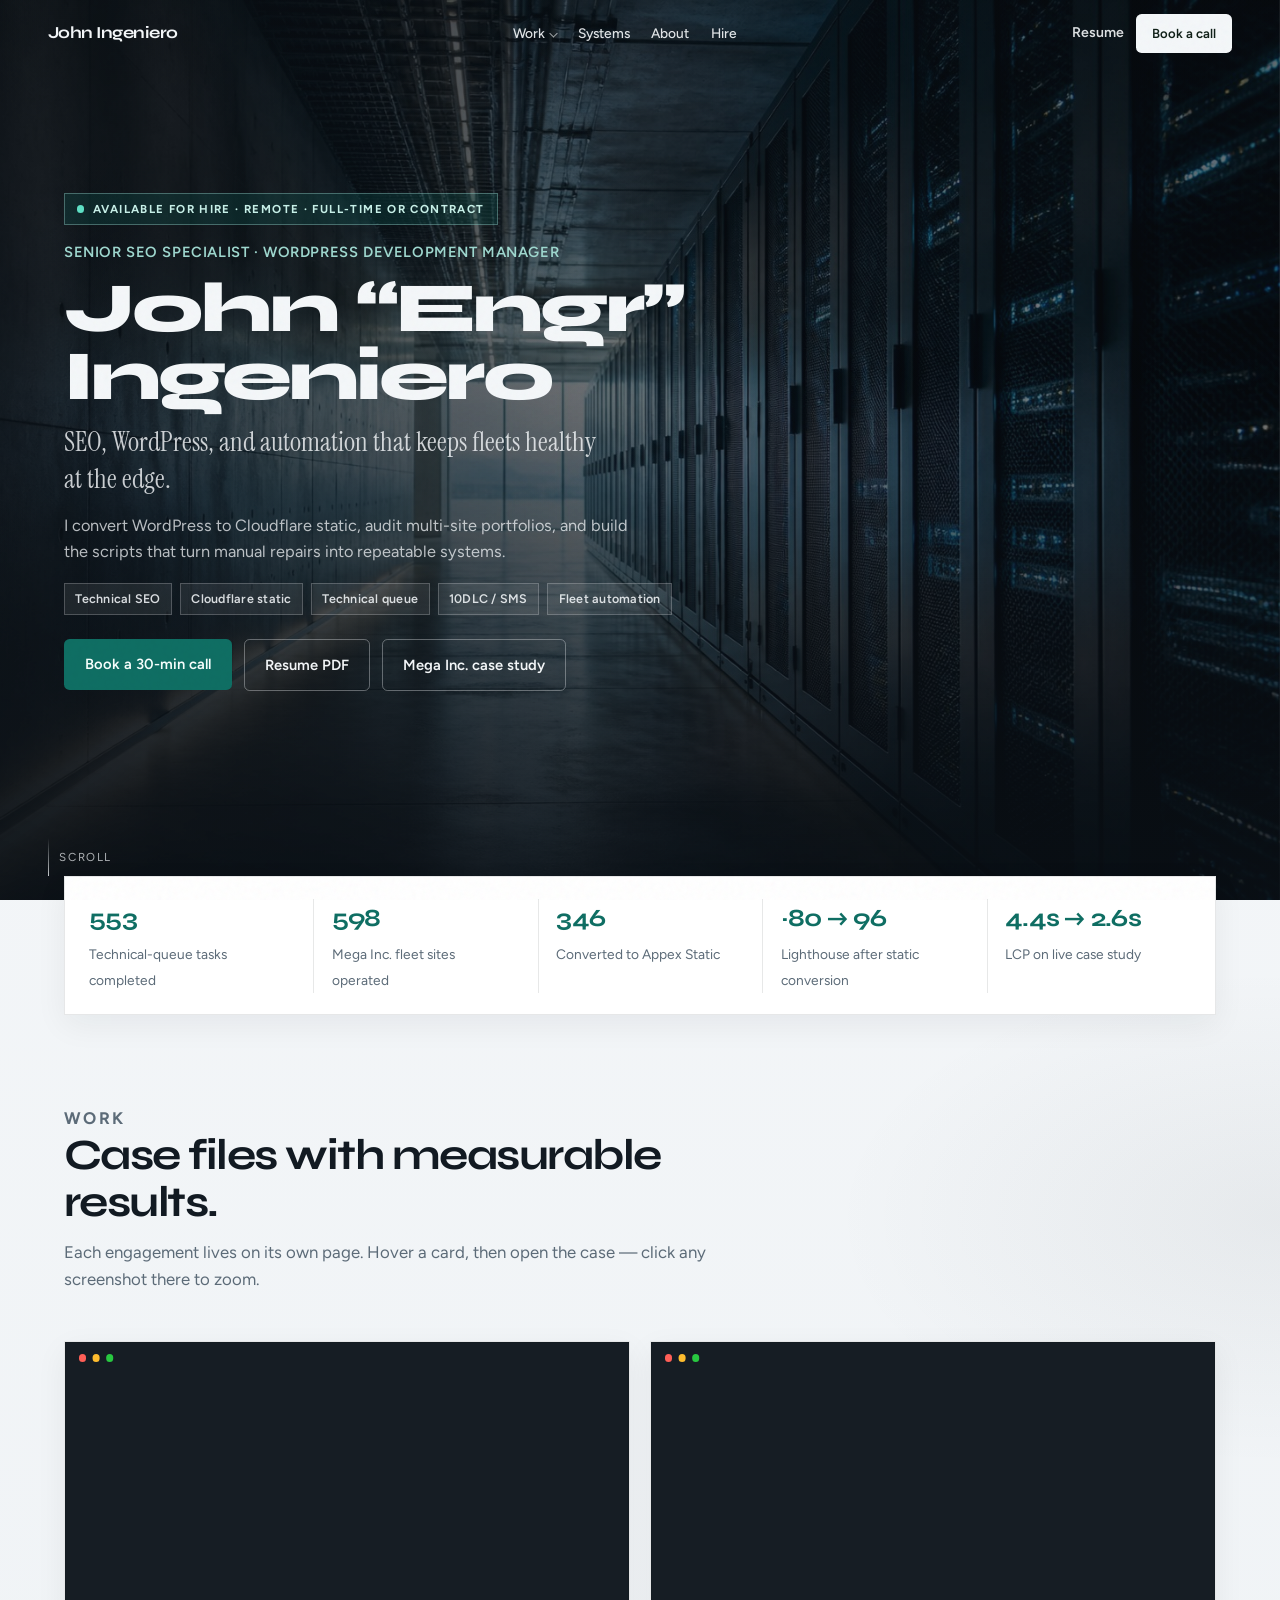
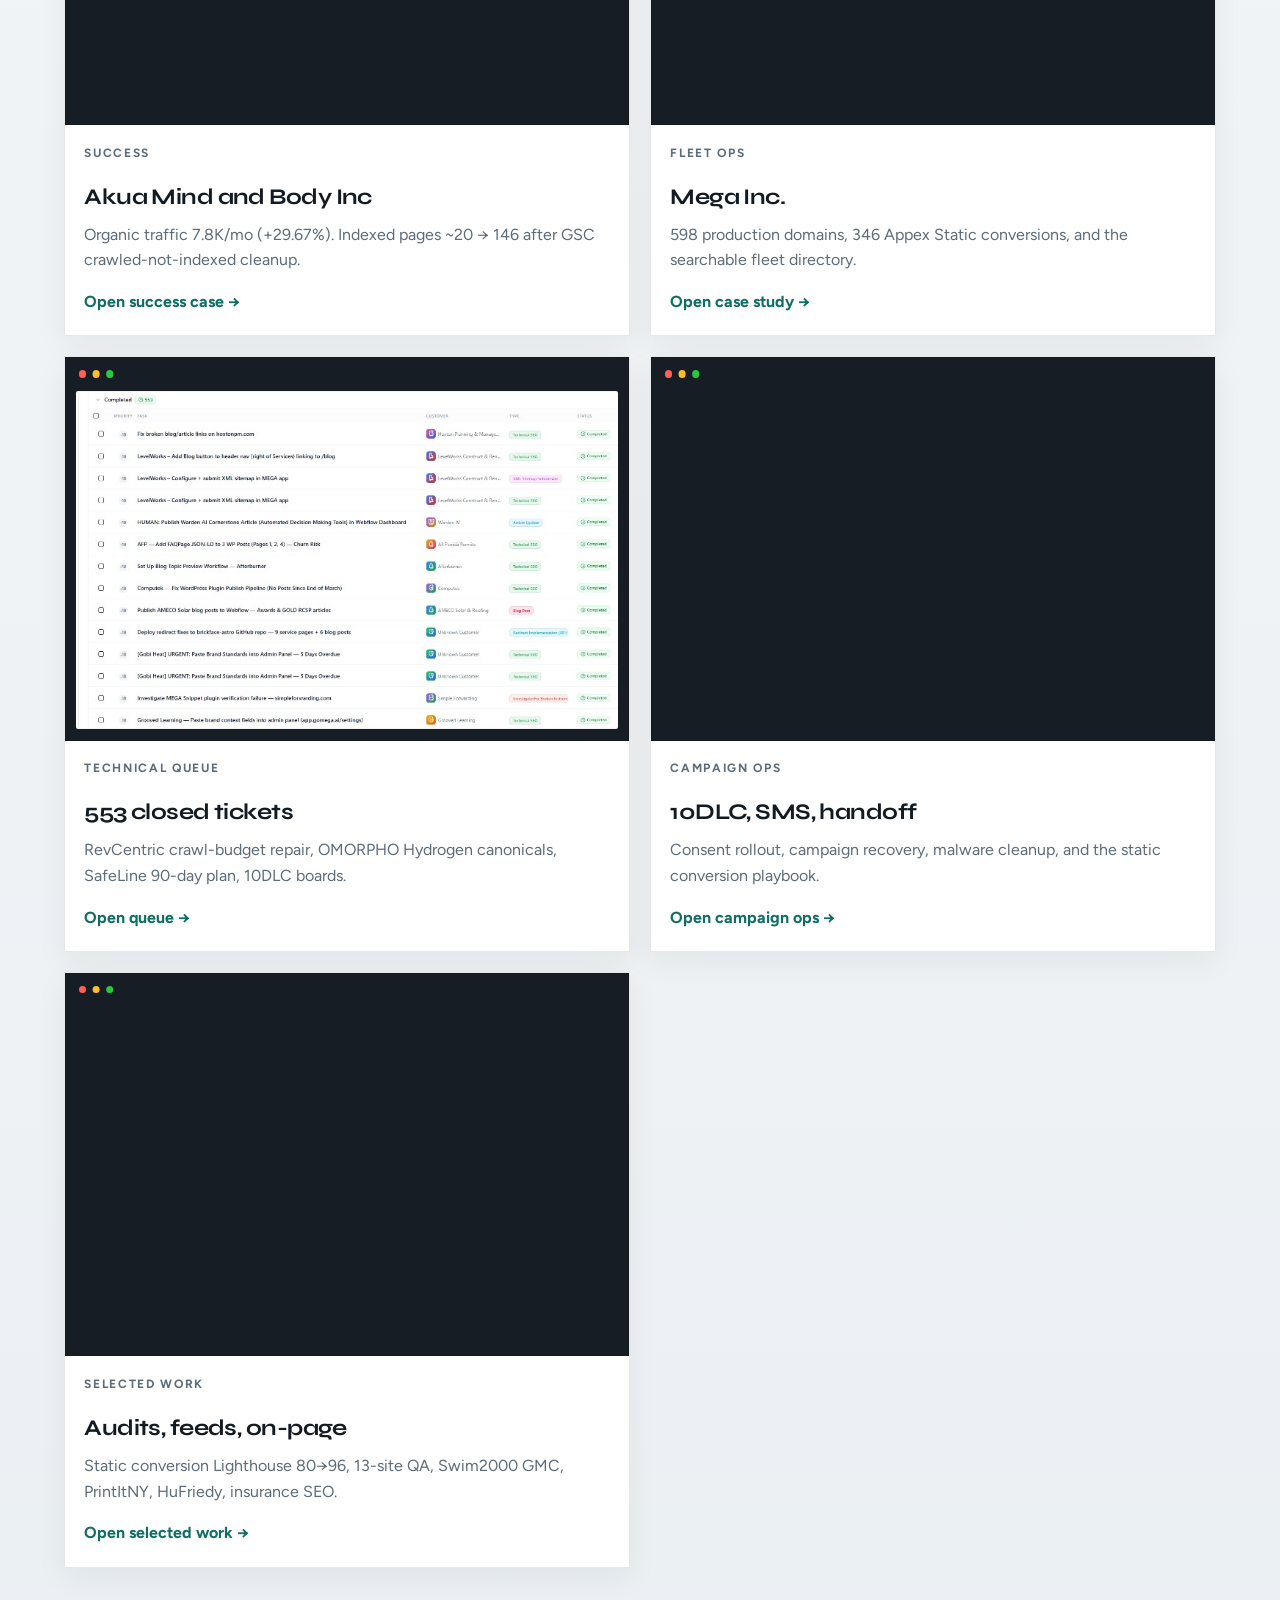
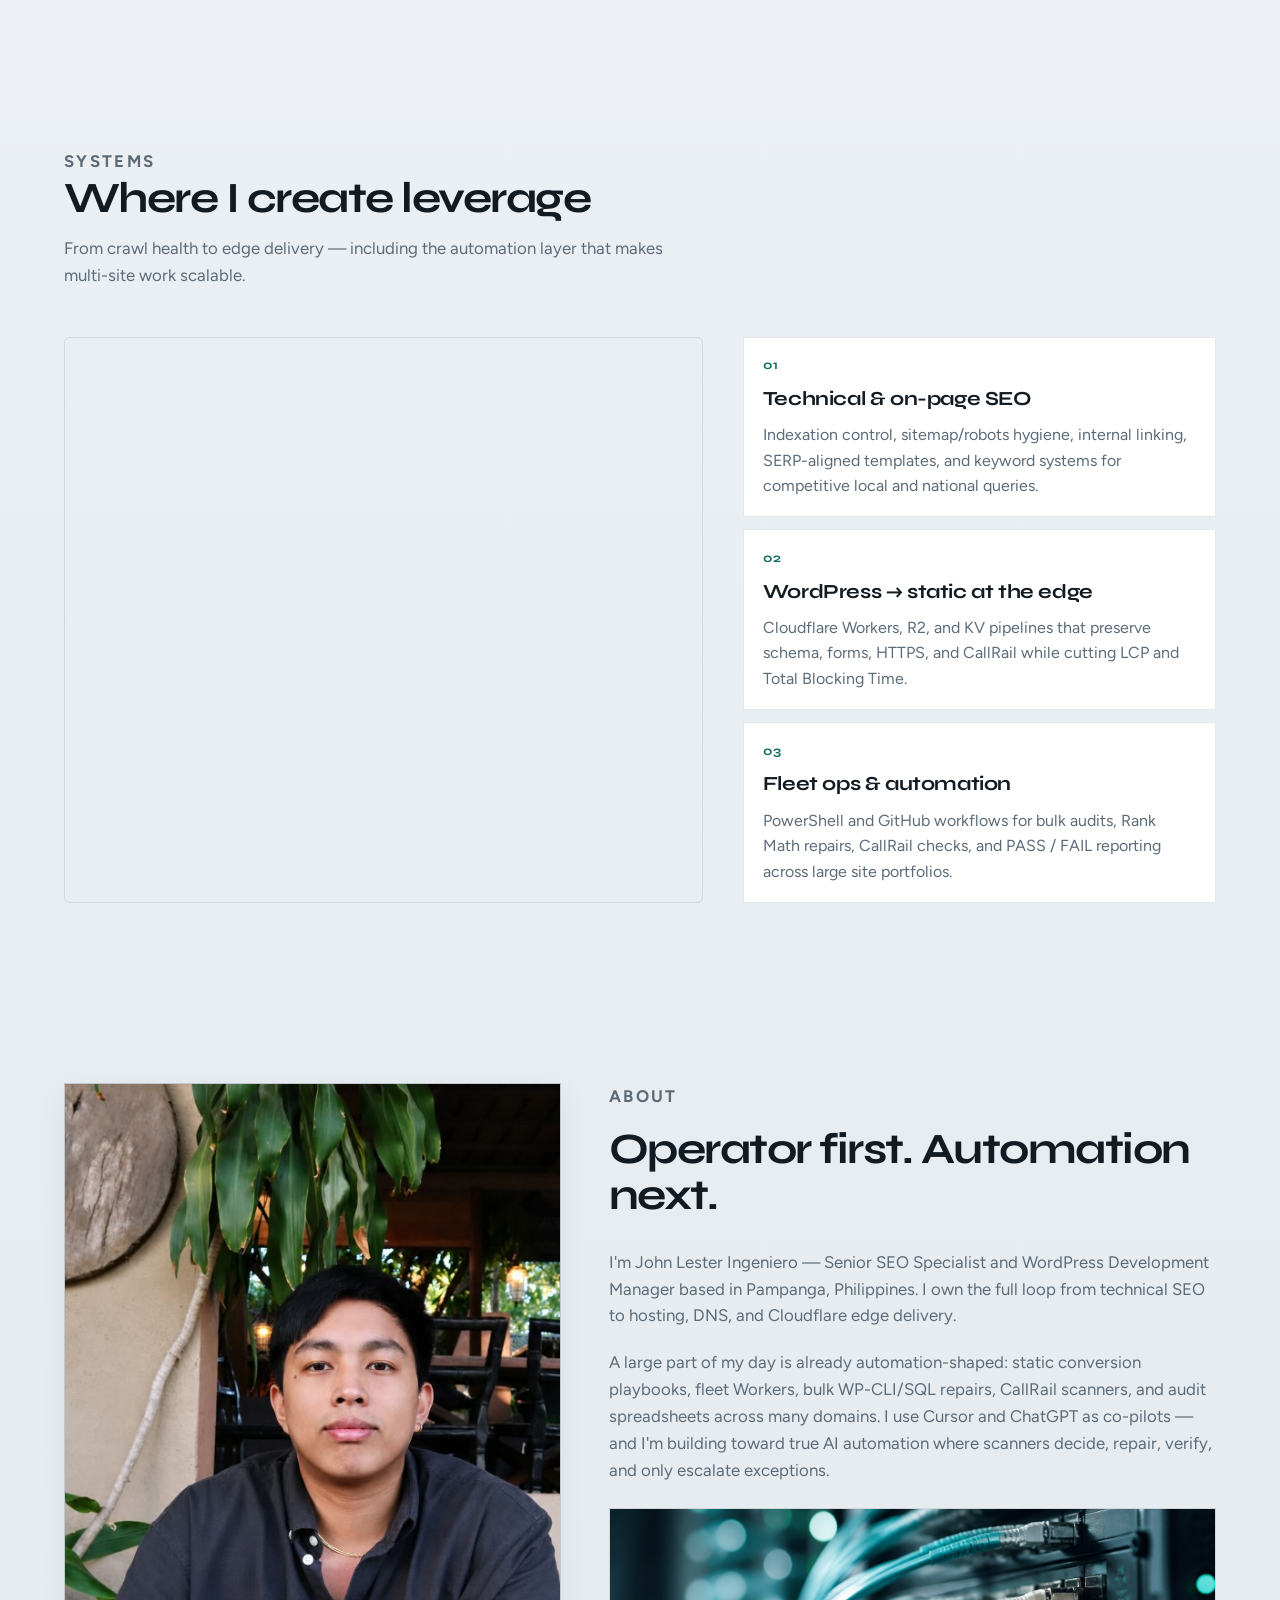
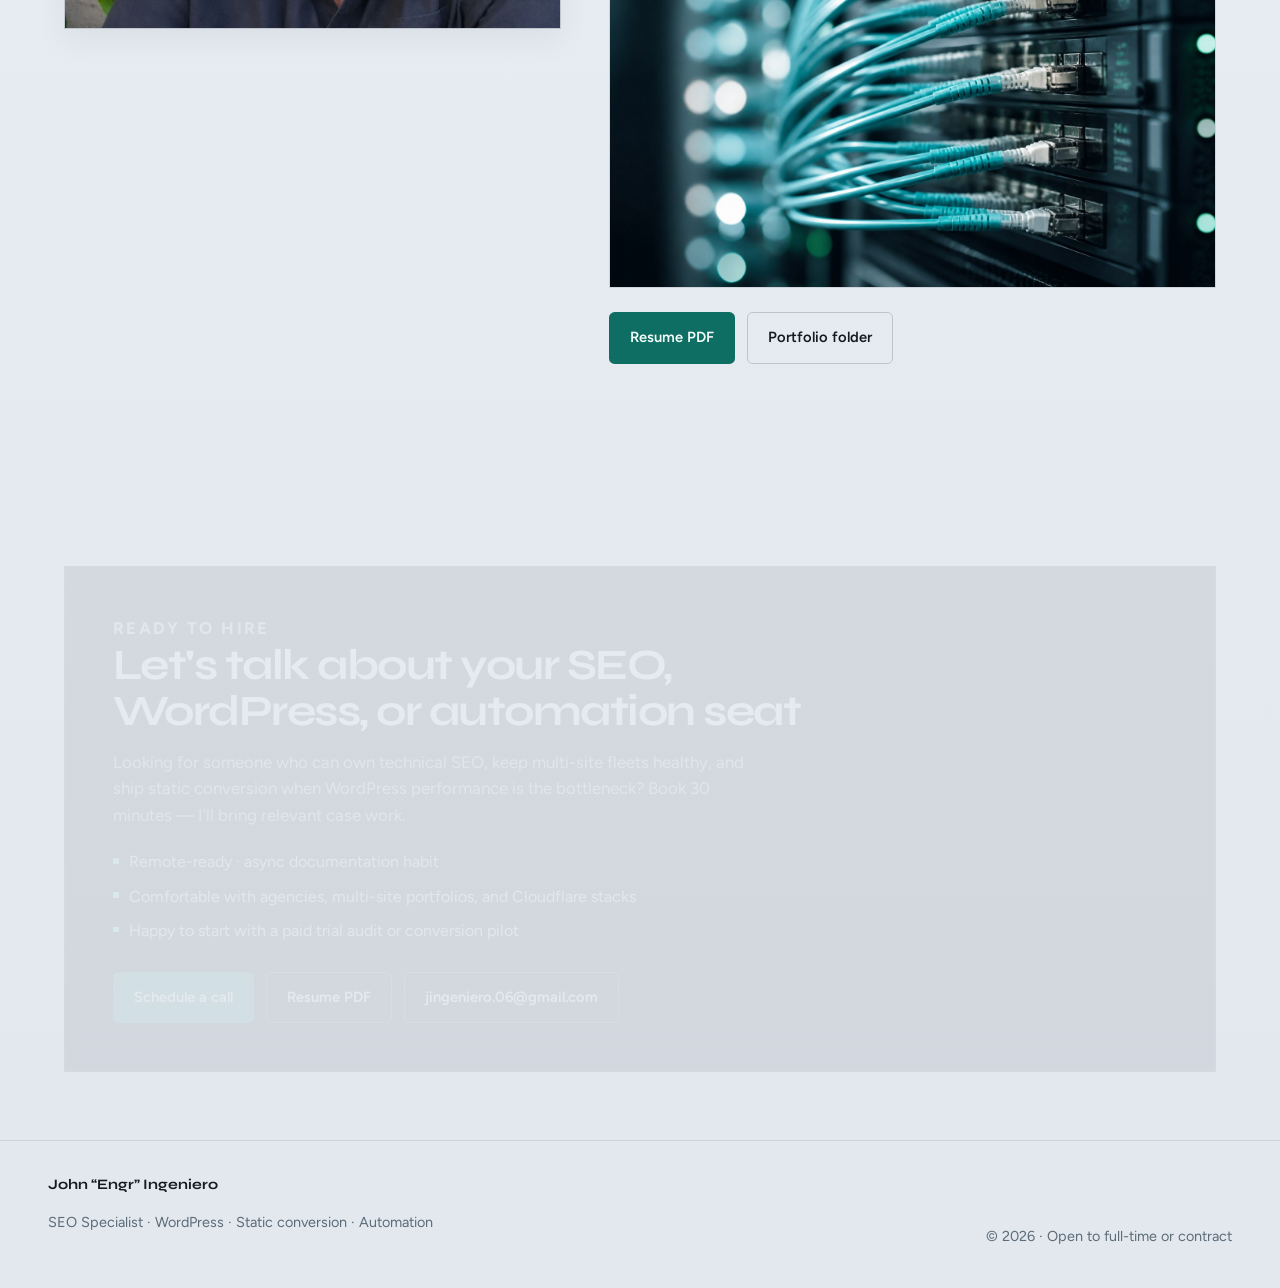
==== commit 284d2de3: "Add Akua Mind and Body as a measurable SEO success case. Shows completed tickets, GSC indexation gro" ====
--- a/index.html
+++ b/index.html
@@ -16,7 +16,7 @@
   <link rel="preconnect" href="https://fonts.gstatic.com" crossorigin />
   <link href="https://fonts.googleapis.com/css2?family=Instrument+Serif:ital@0;1&family=Syne:wght@500;600;700;800&family=Figtree:wght@400;500;600;700&display=swap" rel="stylesheet" />
   <base href="./" />
-  <link rel="stylesheet" href="styles.css?v=site4" />
+  <link rel="stylesheet" href="styles.css?v=site5" />
 </head>
 <body>
   <div class="grain" aria-hidden="true"></div>
@@ -27,6 +27,7 @@
       <div class="nav-group" data-subnav>
         <button type="button" class="nav-trigger" data-subnav-btn aria-expanded="false">Work</button>
         <div class="nav-dropdown">
+          <a href="akua.html">Akua Mind &amp; Body<small>7.8K traffic · indexed ~20→146</small></a>
           <a href="mega-inc.html">Mega Inc. fleet<small>598 production domains</small></a>
           <a href="queue.html">Technical queue<small>553 completed tickets</small></a>
           <a href="campaign-ops.html">Campaign ops<small>10DLC, SMS, handoff</small></a>
@@ -115,10 +116,19 @@
     <section class="section" id="work">
       <div class="section-head section-head-wide">
         <p class="eyebrow">Work</p>
-        <h2>Four case files. Not a screenshot dump.</h2>
+        <h2>Case files with measurable results.</h2>
         <p>Each engagement lives on its own page. Hover a card, then open the case — click any screenshot there to zoom.</p>
       </div>
       <div class="case-grid">
+        <a class="case-card reveal" href="akua.html">
+          <figure class="shot"><img src="assets/images/success/akua-search-console.png" alt="Akua Search Console: 10.9K clicks and 1.8M impressions" width="1600" height="900" loading="lazy" decoding="async" /></figure>
+          <div class="case-copy">
+            <p class="eyebrow">Success</p>
+            <h3>Akua Mind and Body Inc</h3>
+            <p>Organic traffic 7.8K/mo (+29.67%). Indexed pages ~20 → 146 after GSC crawled-not-indexed cleanup.</p>
+            <span class="case-go">Open success case →</span>
+          </div>
+        </a>
         <a class="case-card reveal" href="mega-inc.html">
           <figure class="shot"><img src="assets/images/workstation-ops.jpg?v=2" alt="Fleet operations workstation" width="1600" height="900" loading="lazy" decoding="async" /></figure>
           <div class="case-copy">
@@ -256,6 +266,6 @@
     <p class="footer-note">© <span id="year"></span> · Open to full-time or contract</p>
   </footer>
 
-  <script src="script.js?v=site4"></script>
+  <script src="script.js?v=site5"></script>
 </body>
 </html>
--- a/styles.css
+++ b/styles.css
@@ -650,6 +650,59 @@
   aspect-ratio: 4 / 3;
 }
 
+.work-media-dash img {
+  object-fit: contain;
+  object-position: top center;
+  background: #f4f7f9;
+  aspect-ratio: 16 / 10;
+}
+
+.success-did {
+  display: grid;
+  gap: 1.5rem;
+  margin: 2.5rem 0;
+  padding: 1.5rem 1.25rem 1.35rem;
+  background: var(--card);
+  border: 1px solid var(--line);
+  box-shadow: var(--shadow);
+}
+
+.success-did h2 {
+  margin: 0 0 0.7rem;
+  font-family: var(--font-display);
+  font-size: clamp(1.45rem, 3vw, 2rem);
+  letter-spacing: -0.03em;
+  line-height: 1.15;
+}
+
+.success-did > .work-media {
+  border: 1px solid var(--line);
+}
+
+.did-list {
+  margin: 1.1rem 0 0;
+  padding: 0 0 0 1.15rem;
+  color: var(--ink-soft);
+}
+
+.did-list li {
+  margin: 0 0 0.55rem;
+}
+
+.did-list li::marker {
+  color: var(--accent);
+  font-weight: 700;
+}
+
+.success-gallery {
+  display: grid;
+  gap: 1.25rem;
+}
+
+.success-gallery .work-item {
+  margin: 0;
+}
+
 .ops-mix {
   margin-top: 2rem;
   padding: 1.5rem 1.25rem;
@@ -1078,6 +1131,11 @@
     height: 100%;
     aspect-ratio: auto;
     min-height: 22rem;
+  }
+
+  .work-item.featured .work-media-dash img {
+    object-fit: contain;
+    background: #f4f7f9;
   }
 
   .work-item.featured .work-meta {
@@ -1651,4 +1709,22 @@
   .case-grid {
     grid-template-columns: repeat(2, minmax(0, 1fr));
   }
-}
+
+  .success-did {
+    grid-template-columns: minmax(0, 1.05fr) minmax(0, 0.95fr);
+    align-items: start;
+    padding: 1.75rem 1.6rem;
+  }
+
+  .success-did > .work-media img {
+    aspect-ratio: 4 / 5;
+  }
+
+  .success-gallery {
+    grid-template-columns: repeat(2, minmax(0, 1fr));
+  }
+
+  .success-gallery .work-item:last-child:nth-child(odd) {
+    grid-column: 1 / -1;
+  }
+}
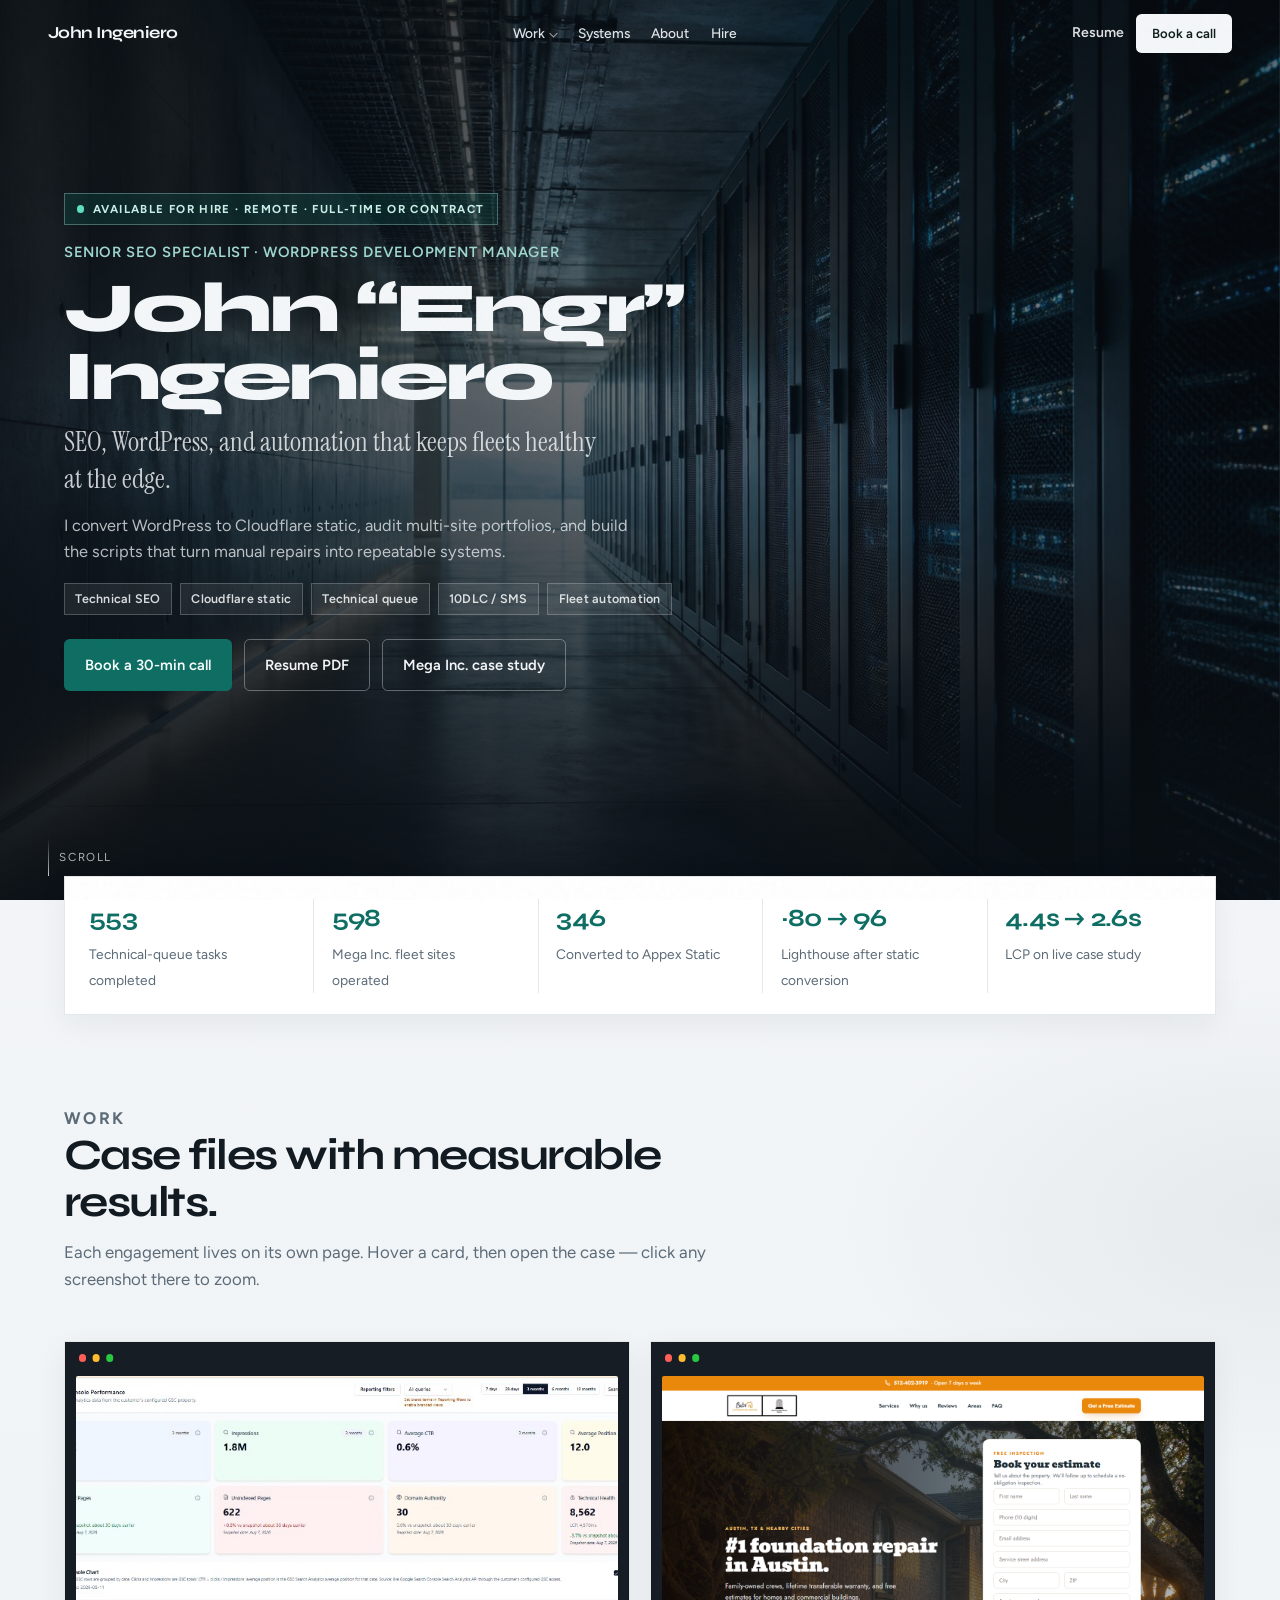
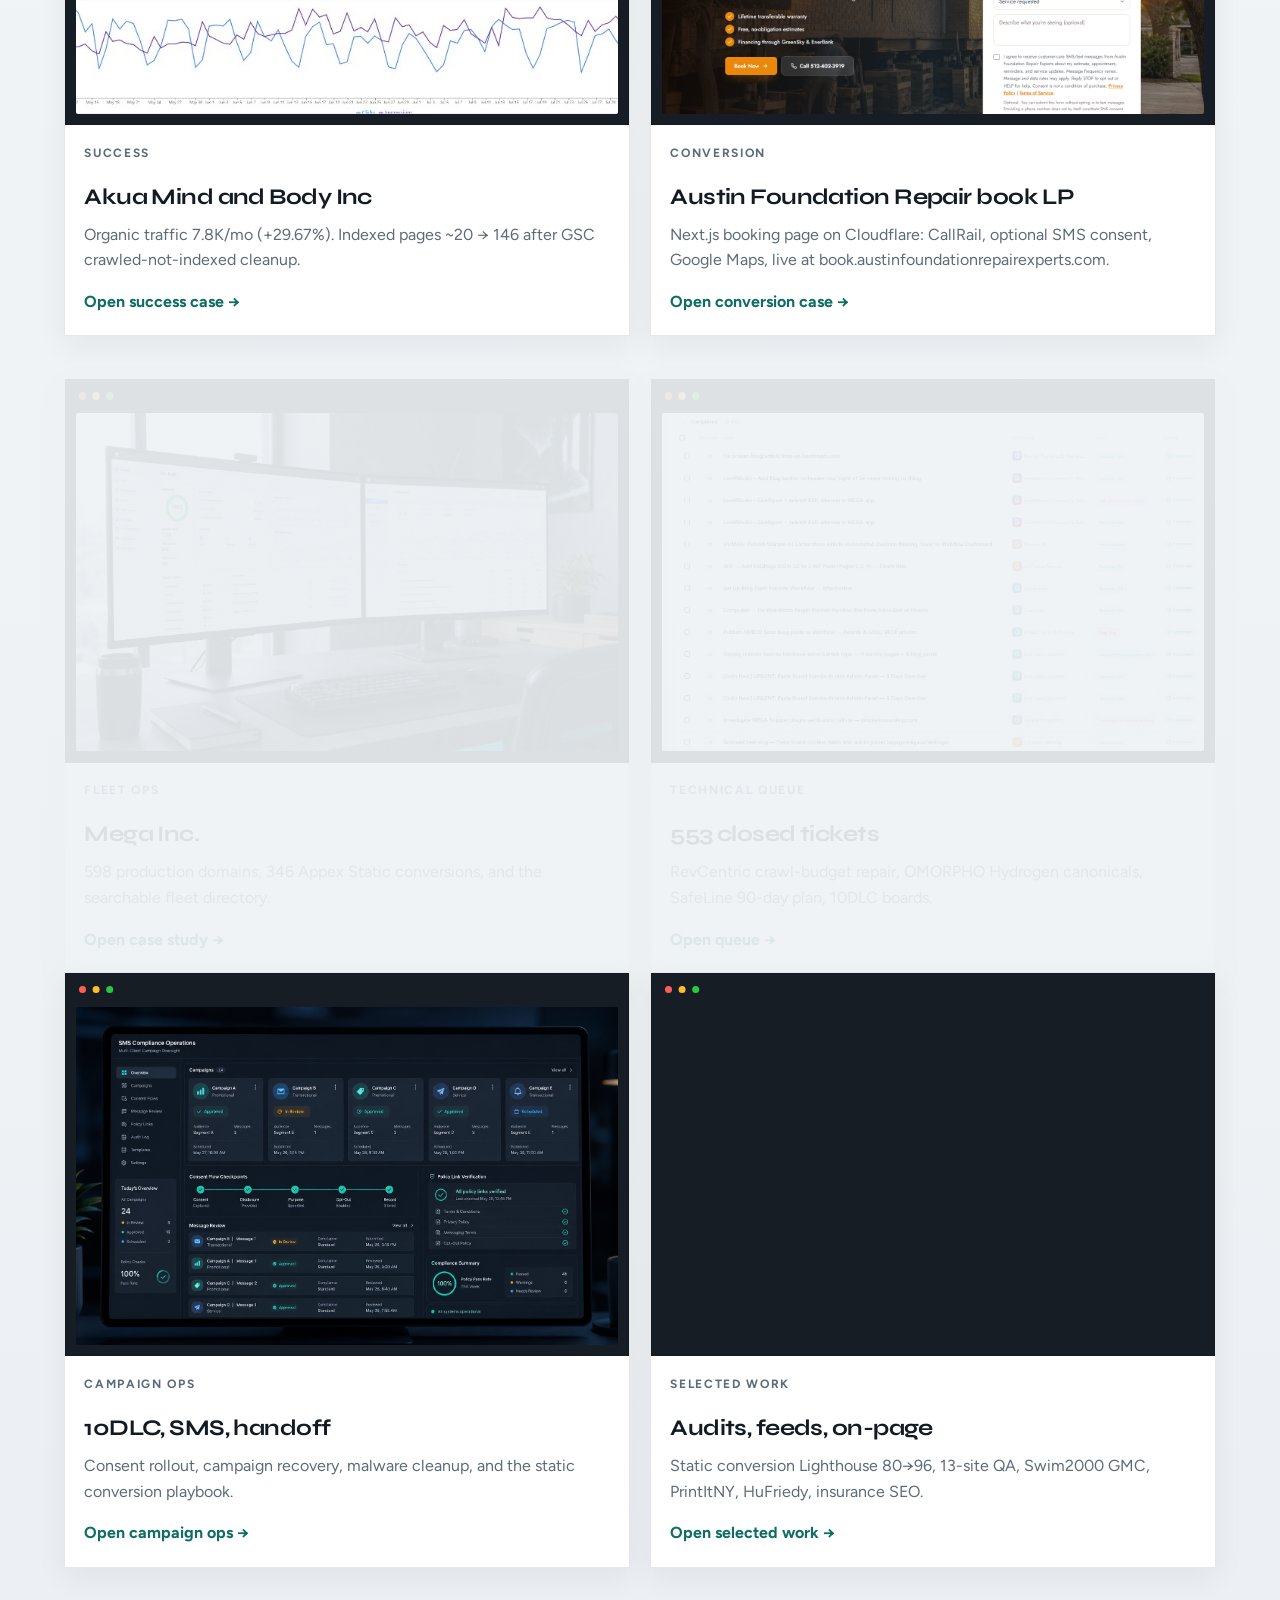
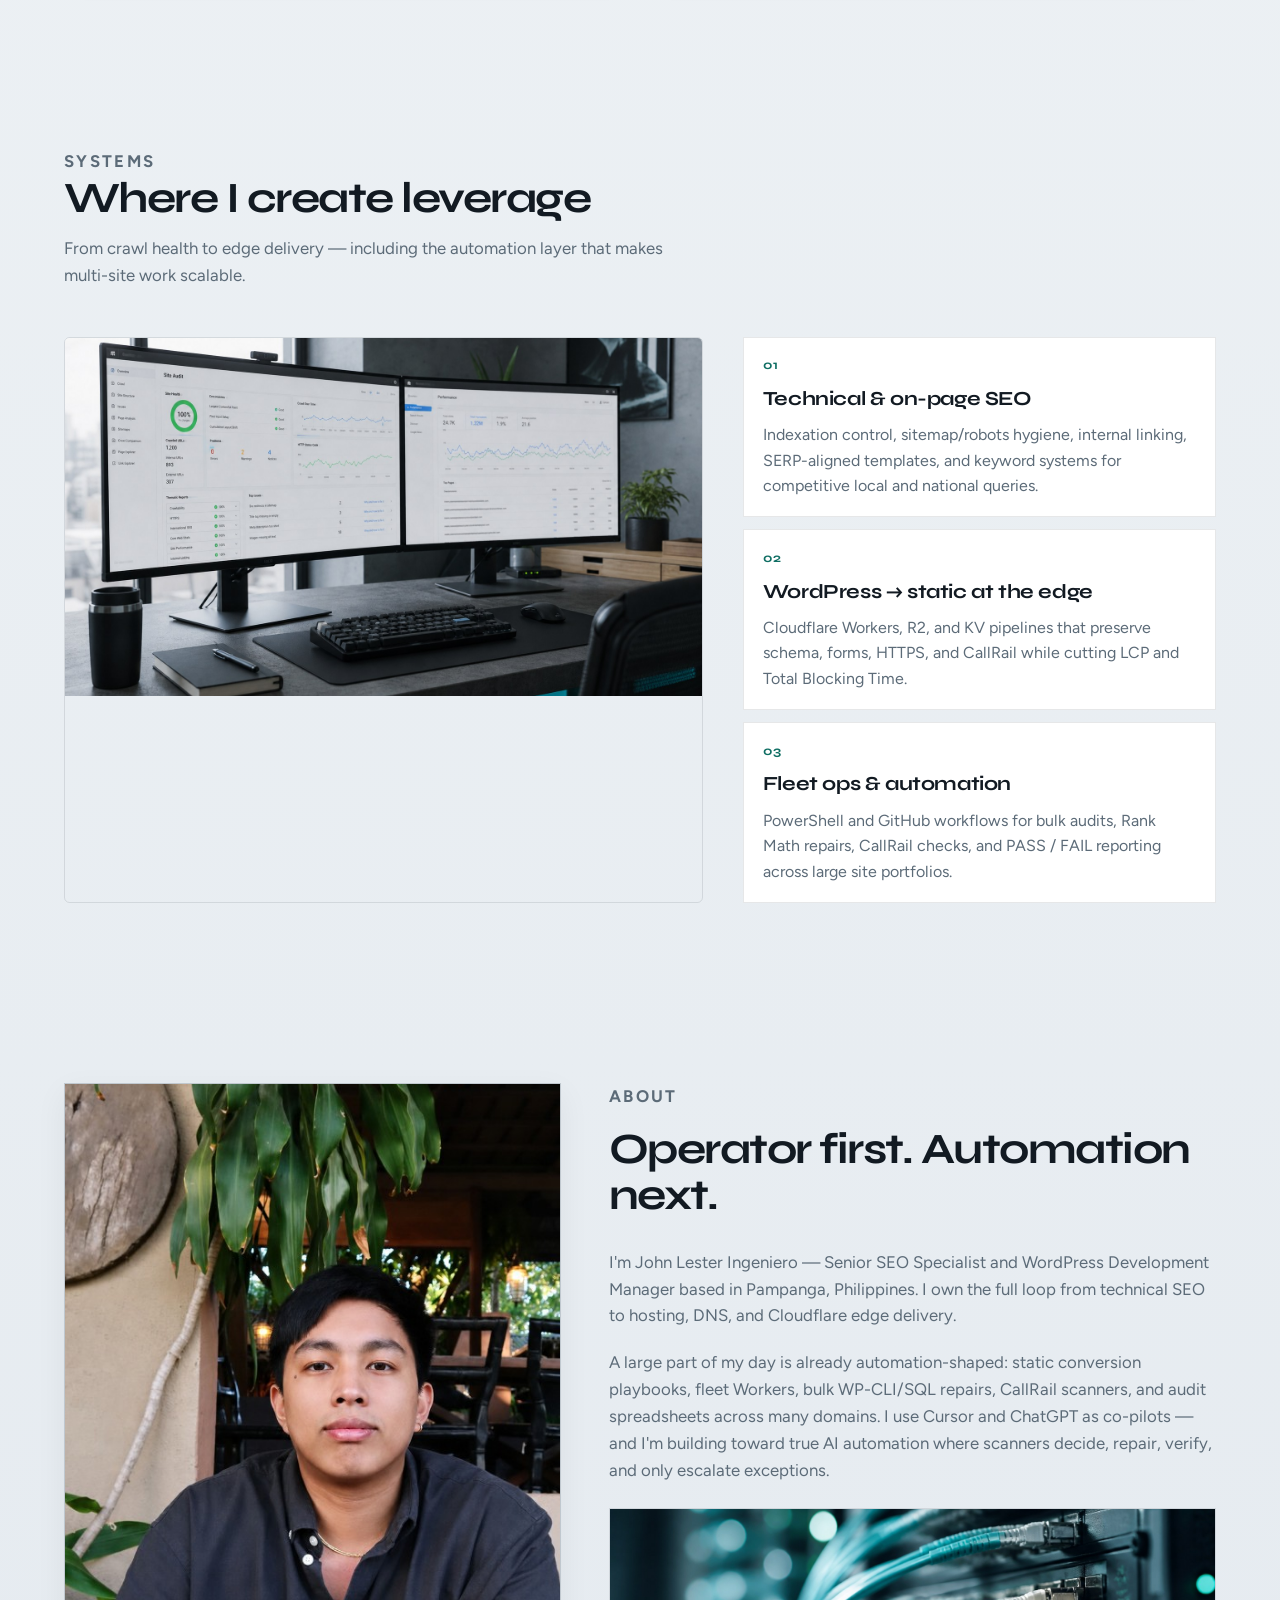
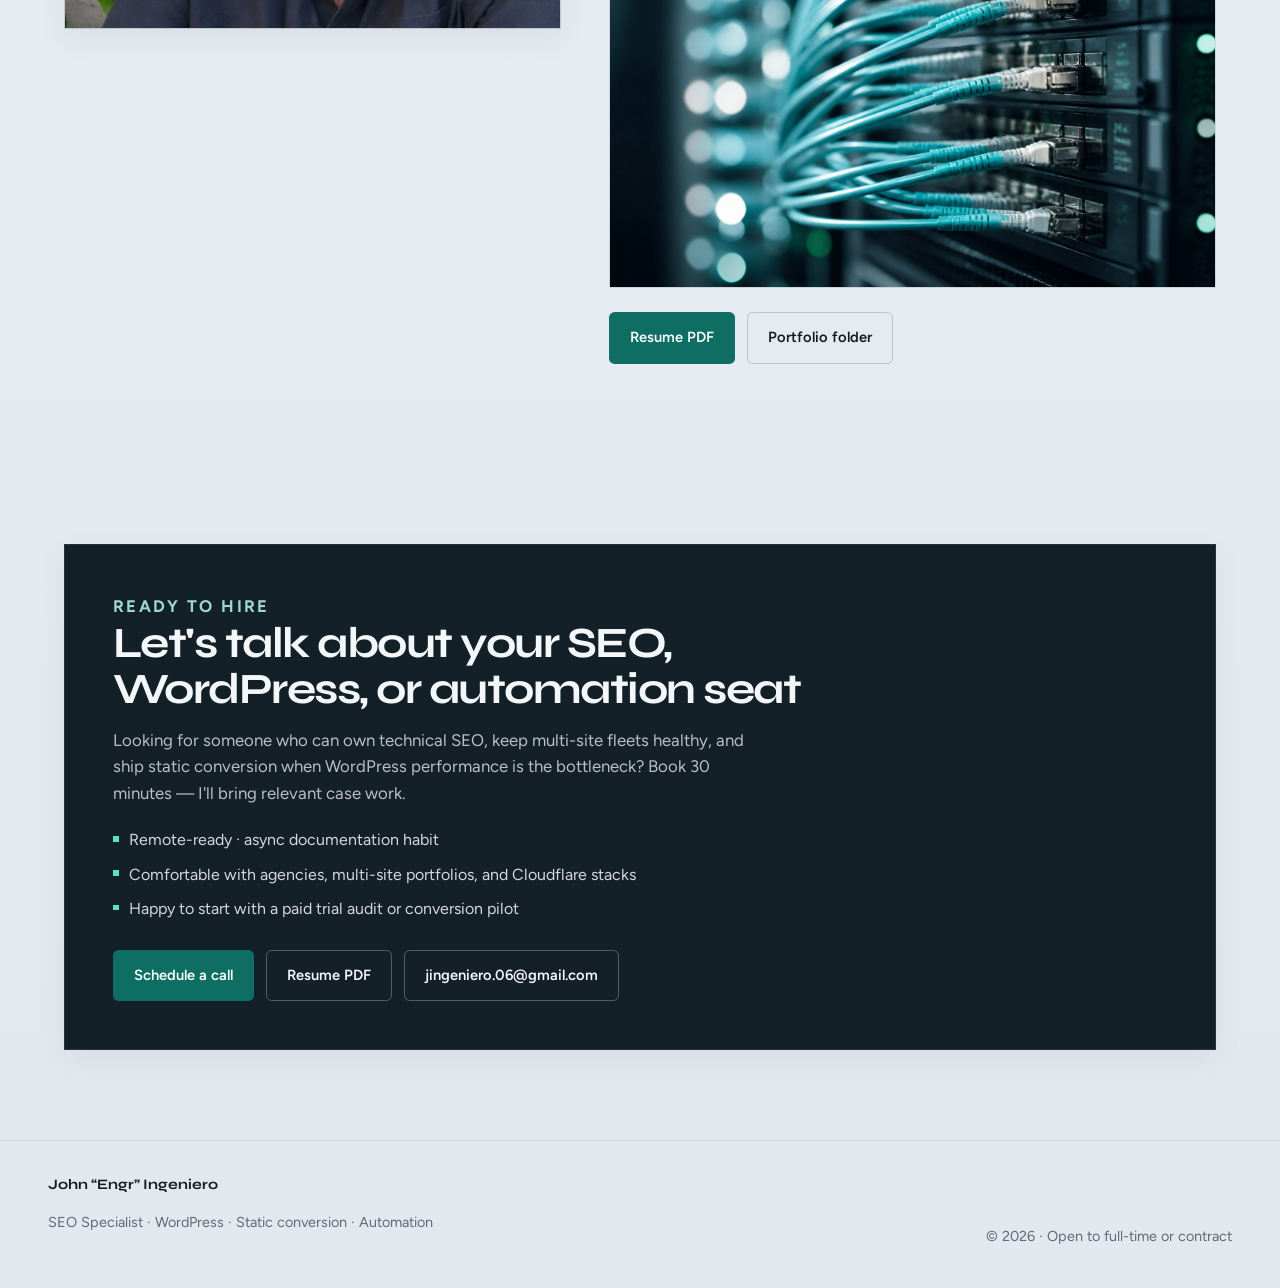
==== commit d9e0f493: "Add the Austin Foundation Repair booking landing page as a conversion case." ====
--- a/index.html
+++ b/index.html
@@ -28,6 +28,7 @@
         <button type="button" class="nav-trigger" data-subnav-btn aria-expanded="false">Work</button>
         <div class="nav-dropdown">
           <a href="akua.html">Akua Mind &amp; Body<small>7.8K traffic · indexed ~20→146</small></a>
+          <a href="austin-book.html">Austin book LP<small>Next.js + Cloudflare</small></a>
           <a href="mega-inc.html">Mega Inc. fleet<small>598 production domains</small></a>
           <a href="queue.html">Technical queue<small>553 completed tickets</small></a>
           <a href="campaign-ops.html">Campaign ops<small>10DLC, SMS, handoff</small></a>
@@ -127,6 +128,15 @@
             <h3>Akua Mind and Body Inc</h3>
             <p>Organic traffic 7.8K/mo (+29.67%). Indexed pages ~20 → 146 after GSC crawled-not-indexed cleanup.</p>
             <span class="case-go">Open success case →</span>
+          </div>
+        </a>
+        <a class="case-card reveal" href="austin-book.html">
+          <figure class="shot"><img src="assets/images/austin-book/hero.png" alt="Austin Foundation Repair Experts booking landing page with estimate form" width="1440" height="900" loading="lazy" decoding="async" /></figure>
+          <div class="case-copy">
+            <p class="eyebrow">Conversion</p>
+            <h3>Austin Foundation Repair book LP</h3>
+            <p>Next.js booking page on Cloudflare: CallRail, optional SMS consent, Google Maps, live at book.austinfoundationrepairexperts.com.</p>
+            <span class="case-go">Open conversion case →</span>
           </div>
         </a>
         <a class="case-card reveal" href="mega-inc.html">
--- a/styles.css
+++ b/styles.css
@@ -1365,6 +1365,87 @@
   background: var(--accent-wash);
 }
 
+.mega-export {
+  margin-top: 0.7rem;
+  display: inline-flex;
+  align-items: center;
+  gap: 0.4rem;
+  padding: 0.5rem 0.85rem;
+  border: 1px solid var(--line-strong);
+  border-radius: var(--radius);
+  background: rgba(255, 255, 255, 0.85);
+  color: var(--ink);
+  font-family: var(--font-body);
+  font-size: 0.85rem;
+  font-weight: 600;
+  cursor: pointer;
+  transition: background 0.15s ease, border-color 0.15s ease, color 0.15s ease;
+}
+
+.mega-export::before {
+  content: "↓";
+  font-weight: 700;
+}
+
+.mega-export:hover {
+  border-color: rgba(15, 110, 99, 0.4);
+  color: var(--accent);
+  background: var(--accent-wash);
+}
+
+.mega-export:disabled {
+  opacity: 0.5;
+  cursor: not-allowed;
+}
+
+.mega-table th.is-sortable {
+  padding: 0;
+}
+
+.mega-sort {
+  display: flex;
+  align-items: center;
+  gap: 0.35rem;
+  width: 100%;
+  padding: 0.7rem 0.85rem;
+  border: 0;
+  background: none;
+  cursor: pointer;
+  font-family: inherit;
+  font-size: 0.72rem;
+  font-weight: 600;
+  letter-spacing: 0.08em;
+  text-transform: uppercase;
+  color: var(--muted);
+  text-align: left;
+  transition: color 0.15s ease;
+}
+
+.mega-sort:hover {
+  color: var(--accent);
+}
+
+.mega-sort::after {
+  content: "↕";
+  font-size: 0.9em;
+  opacity: 0.35;
+}
+
+.mega-table th[aria-sort="ascending"] .mega-sort,
+.mega-table th[aria-sort="descending"] .mega-sort {
+  color: var(--accent);
+}
+
+.mega-table th[aria-sort="ascending"] .mega-sort::after {
+  content: "↑";
+  opacity: 1;
+}
+
+.mega-table th[aria-sort="descending"] .mega-sort::after {
+  content: "↓";
+  opacity: 1;
+}
+
 @media (min-width: 720px) {
   .mega-stats {
     grid-template-columns: repeat(5, minmax(0, 1fr));
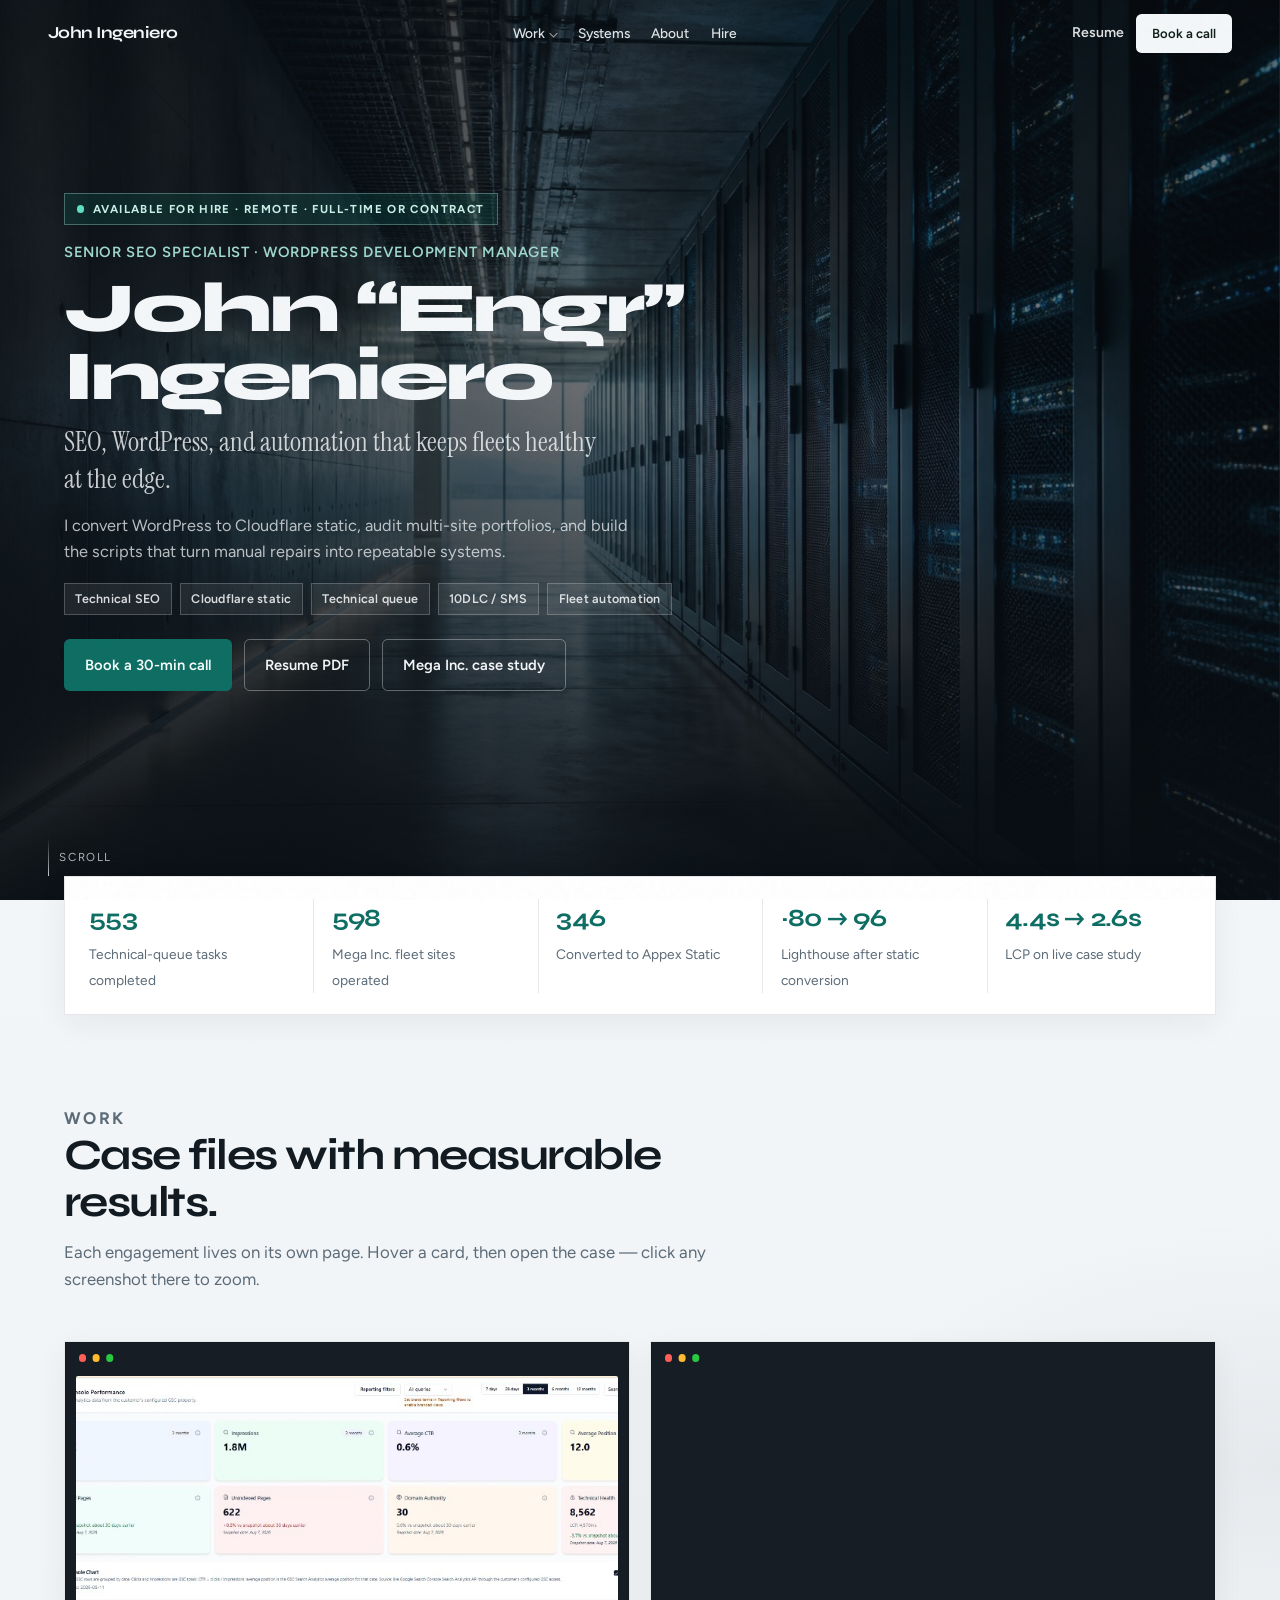
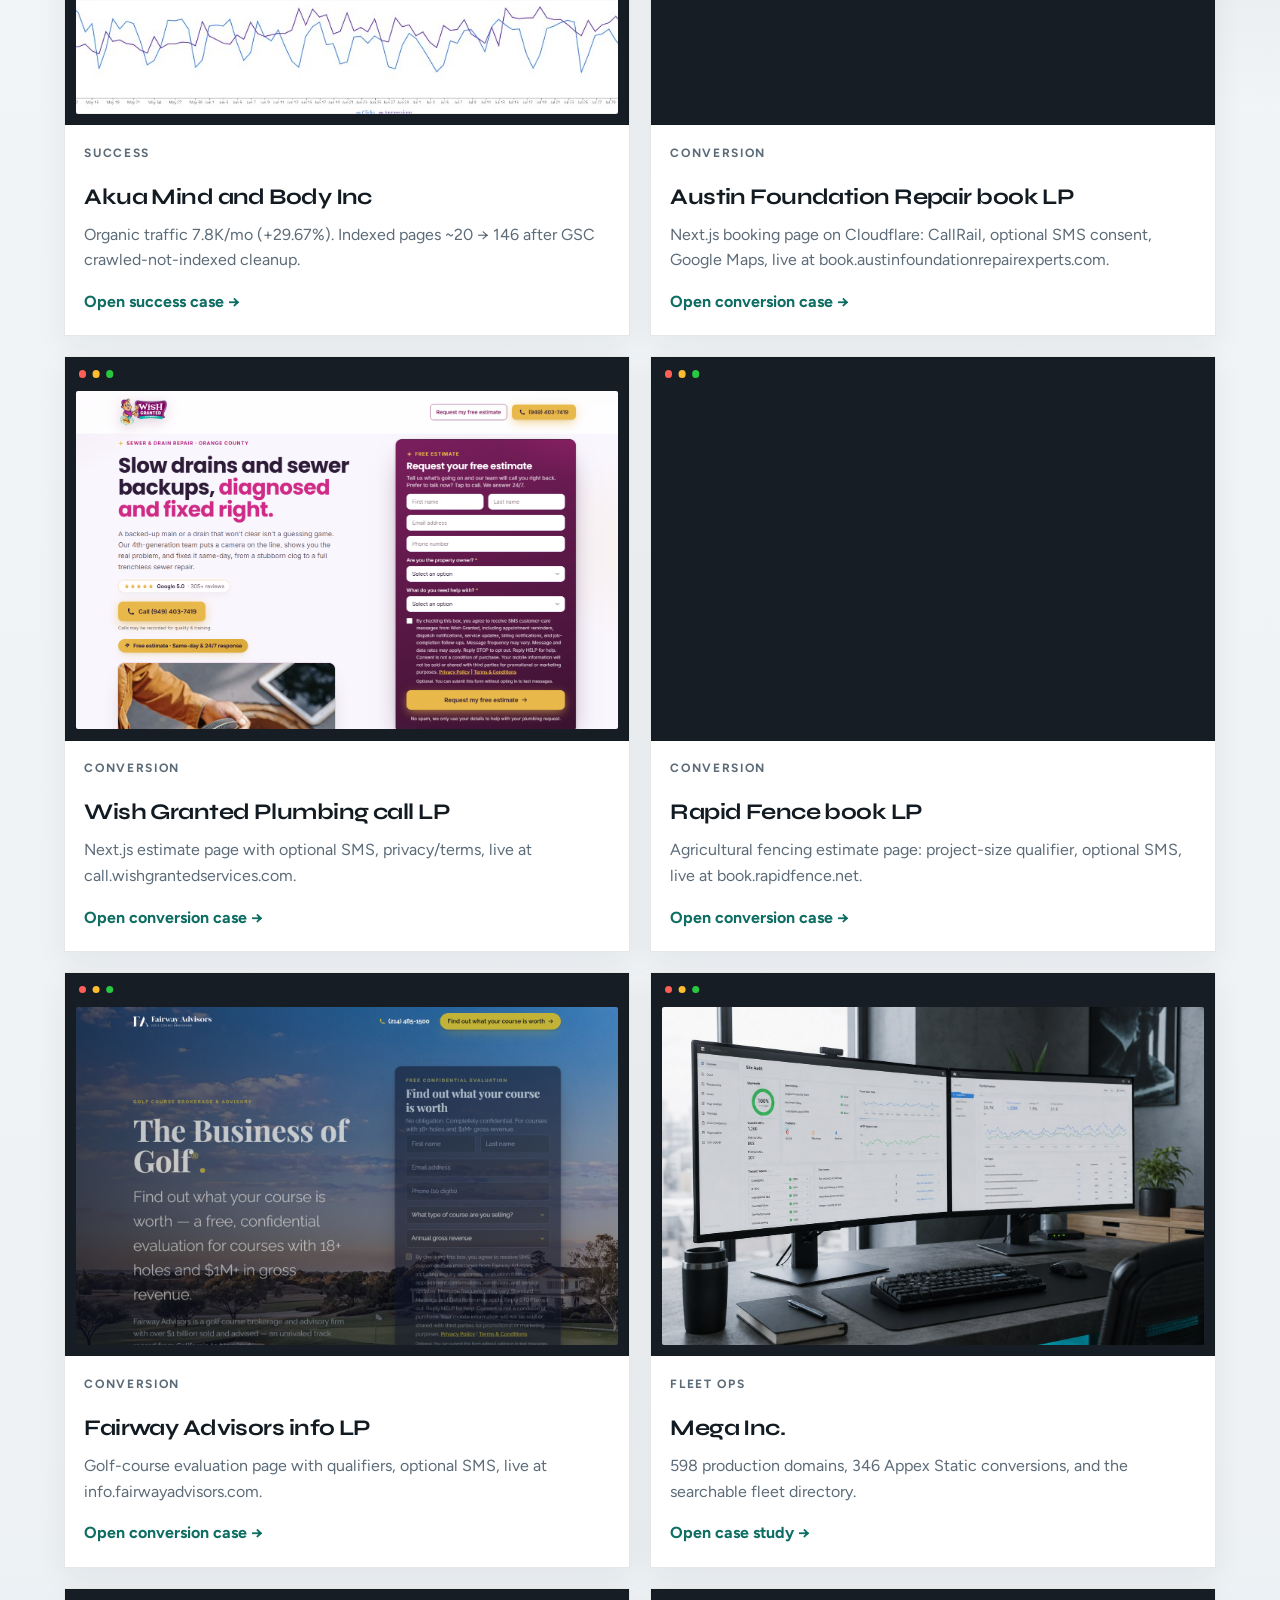
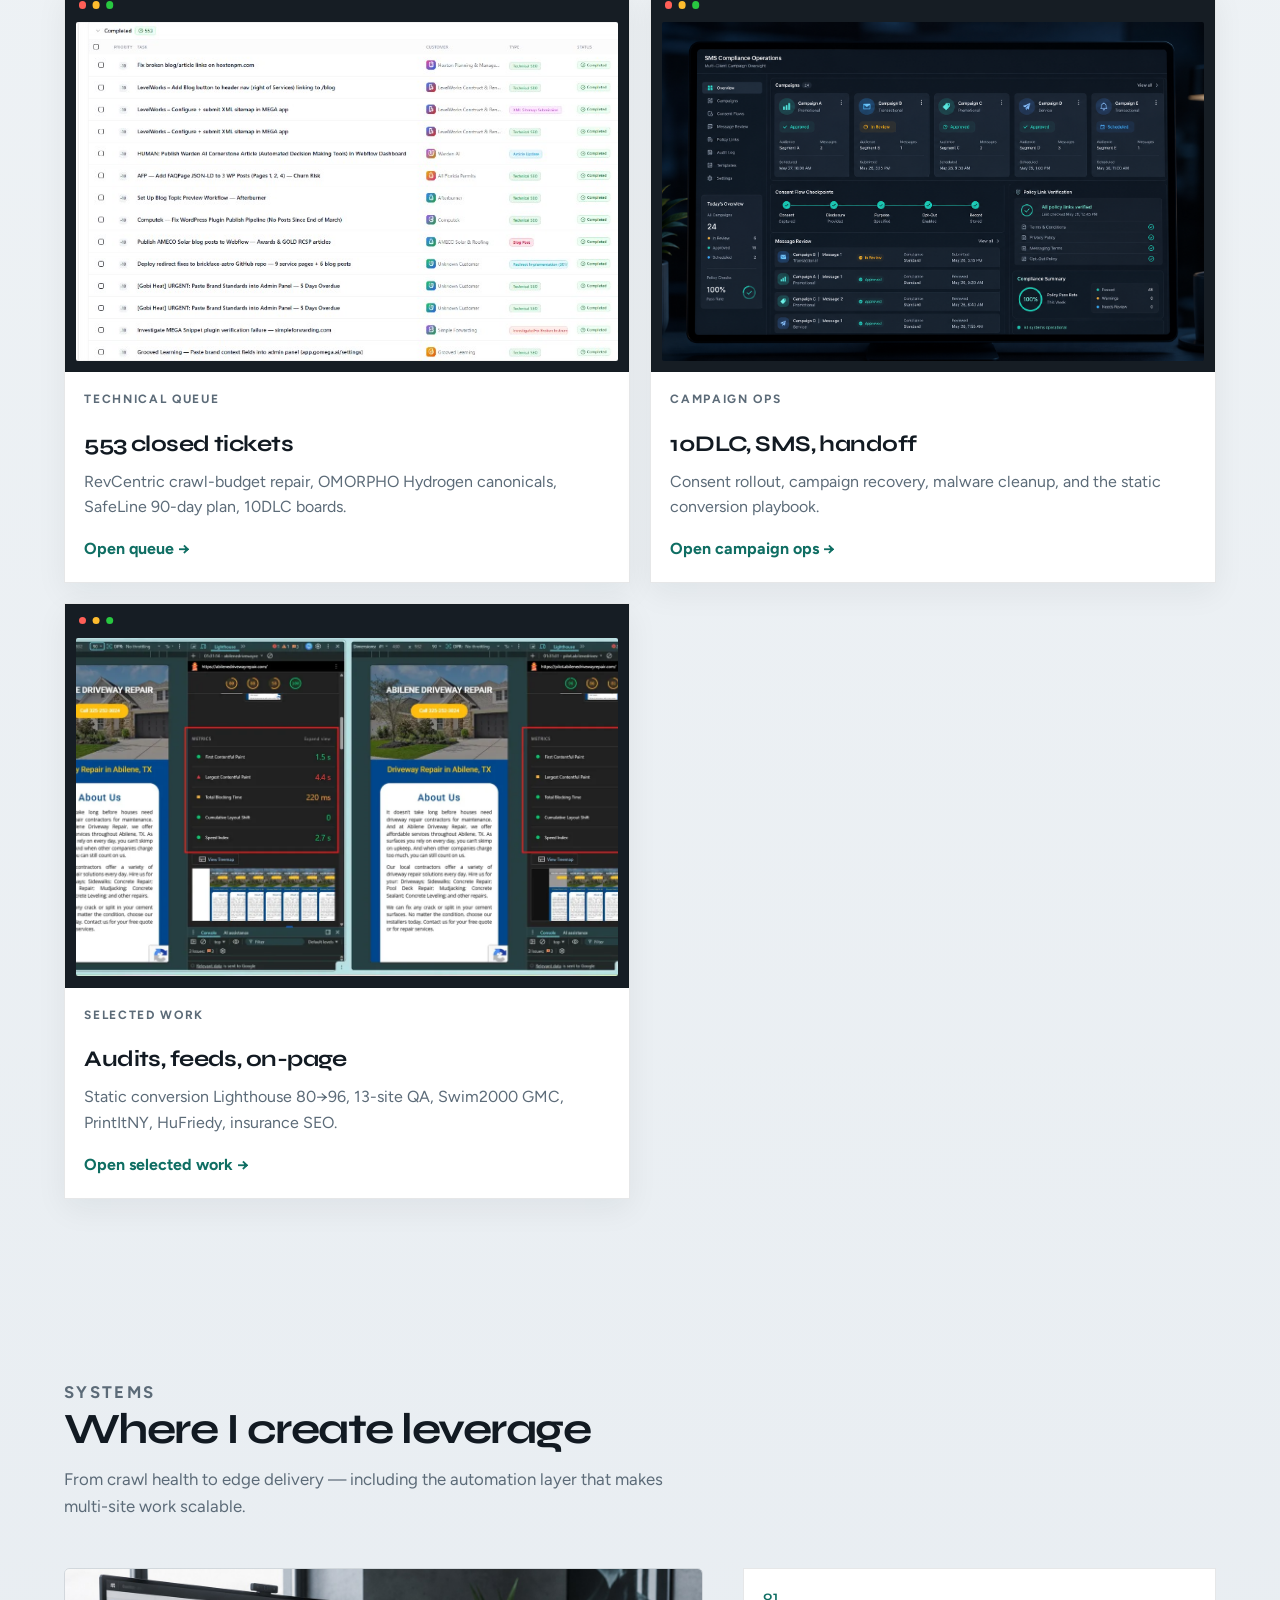
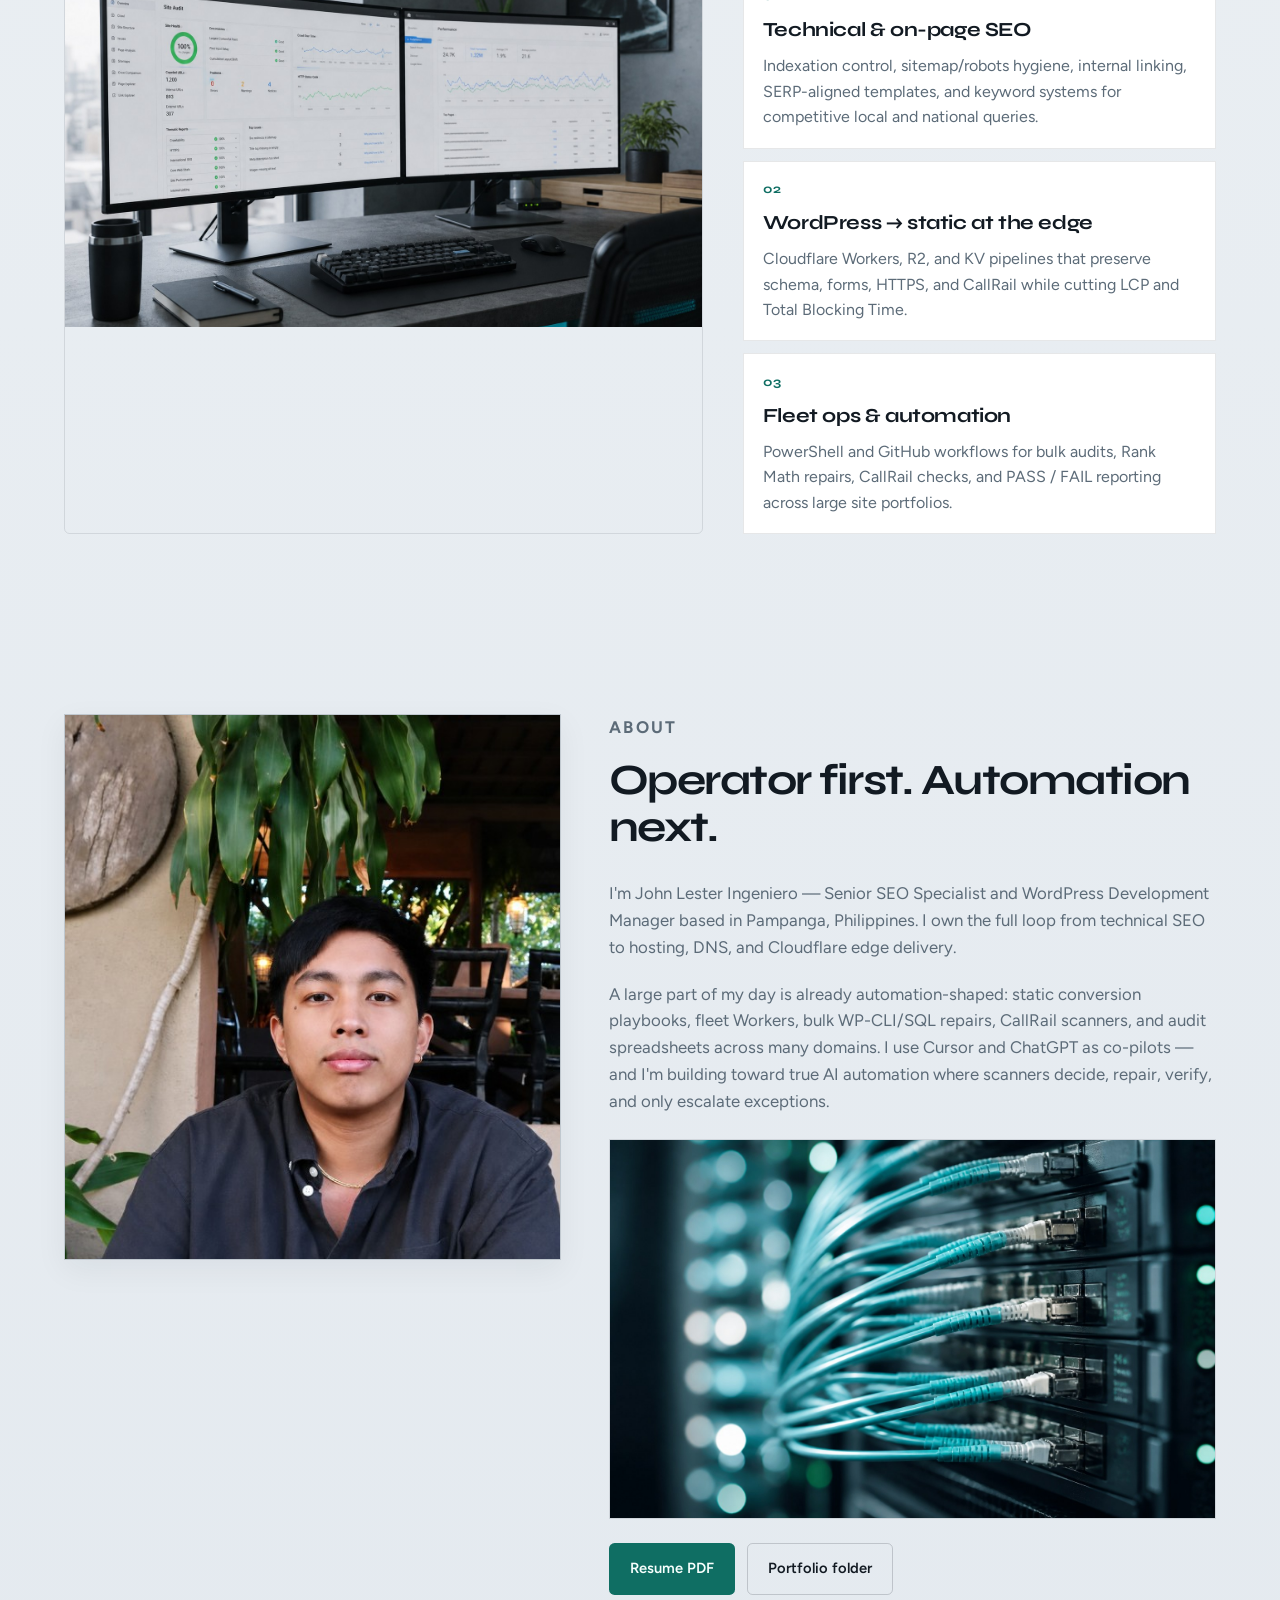
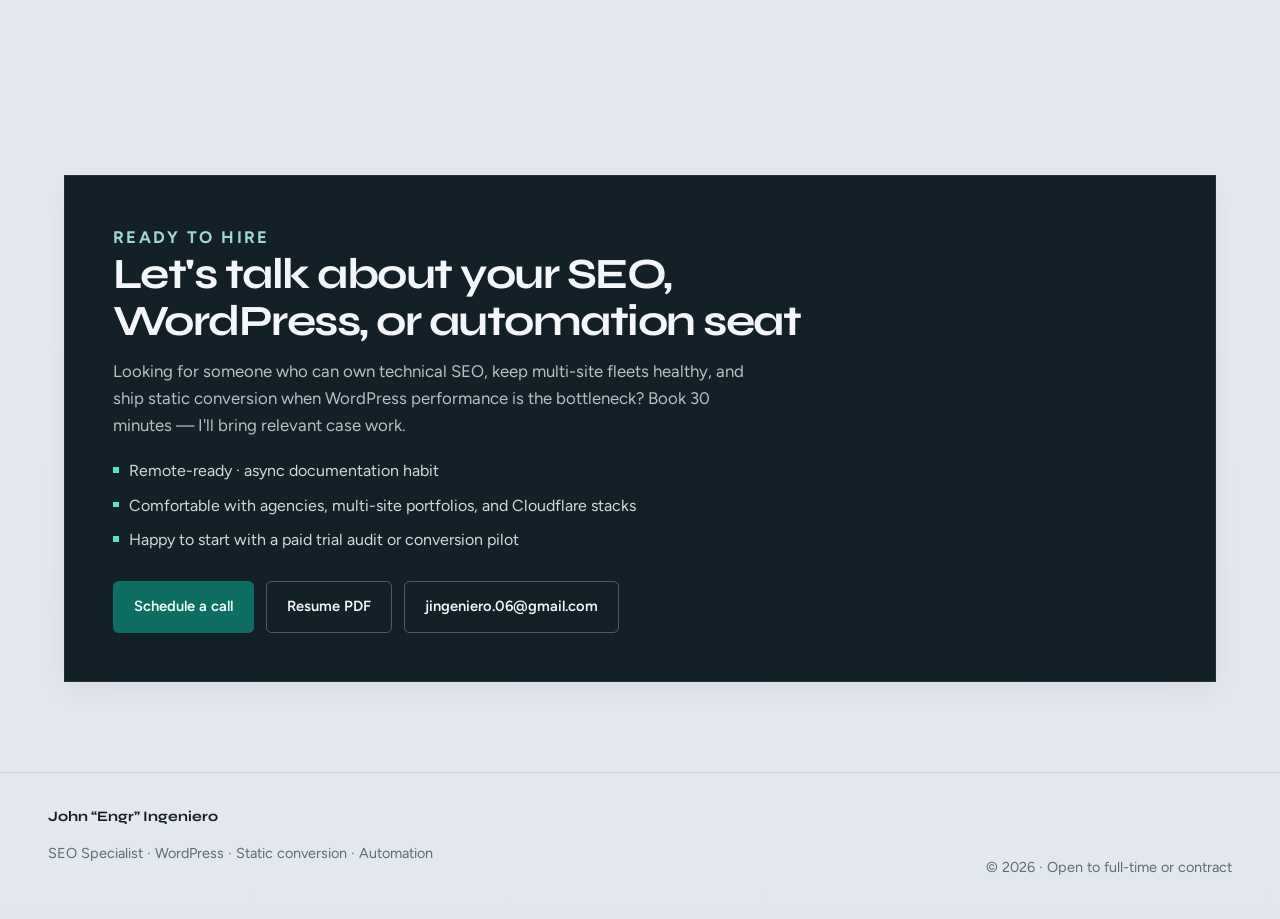
==== commit 6c9f383e: "Add live Mega conversion LPs: Wish Granted, Rapid Fence, and Fairway Advisors. These case pages matc" ====
--- a/index.html
+++ b/index.html
@@ -29,6 +29,9 @@
         <div class="nav-dropdown">
           <a href="akua.html">Akua Mind &amp; Body<small>7.8K traffic · indexed ~20→146</small></a>
           <a href="austin-book.html">Austin book LP<small>Next.js + Cloudflare</small></a>
+          <a href="wish-granted.html">Wish Granted LP<small>SMS consent · Next.js</small></a>
+          <a href="rapid-fence.html">Rapid Fence LP<small>book.rapidfence.net</small></a>
+          <a href="fairway-advisors.html">Fairway Advisors LP<small>info.fairwayadvisors.com</small></a>
           <a href="mega-inc.html">Mega Inc. fleet<small>598 production domains</small></a>
           <a href="queue.html">Technical queue<small>553 completed tickets</small></a>
           <a href="campaign-ops.html">Campaign ops<small>10DLC, SMS, handoff</small></a>
@@ -136,6 +139,33 @@
             <p class="eyebrow">Conversion</p>
             <h3>Austin Foundation Repair book LP</h3>
             <p>Next.js booking page on Cloudflare: CallRail, optional SMS consent, Google Maps, live at book.austinfoundationrepairexperts.com.</p>
+            <span class="case-go">Open conversion case →</span>
+          </div>
+        </a>
+        <a class="case-card reveal" href="wish-granted.html">
+          <figure class="shot"><img src="assets/images/wish-granted/hero.png" alt="Wish Granted Plumbing estimate landing page with optional SMS consent" width="1440" height="1600" loading="lazy" decoding="async" /></figure>
+          <div class="case-copy">
+            <p class="eyebrow">Conversion</p>
+            <h3>Wish Granted Plumbing call LP</h3>
+            <p>Next.js estimate page with optional SMS, privacy/terms, live at call.wishgrantedservices.com.</p>
+            <span class="case-go">Open conversion case →</span>
+          </div>
+        </a>
+        <a class="case-card reveal" href="rapid-fence.html">
+          <figure class="shot"><img src="assets/images/rapid-fence/hero.png" alt="Rapid Fence booking landing page with estimate form and SMS consent" width="1440" height="1100" loading="lazy" decoding="async" /></figure>
+          <div class="case-copy">
+            <p class="eyebrow">Conversion</p>
+            <h3>Rapid Fence book LP</h3>
+            <p>Agricultural fencing estimate page: project-size qualifier, optional SMS, live at book.rapidfence.net.</p>
+            <span class="case-go">Open conversion case →</span>
+          </div>
+        </a>
+        <a class="case-card reveal" href="fairway-advisors.html">
+          <figure class="shot"><img src="assets/images/fairway-advisors/hero.png" alt="Fairway Advisors confidential evaluation form with optional SMS consent" width="1440" height="1100" loading="lazy" decoding="async" /></figure>
+          <div class="case-copy">
+            <p class="eyebrow">Conversion</p>
+            <h3>Fairway Advisors info LP</h3>
+            <p>Golf-course evaluation page with qualifiers, optional SMS, live at info.fairwayadvisors.com.</p>
             <span class="case-go">Open conversion case →</span>
           </div>
         </a>
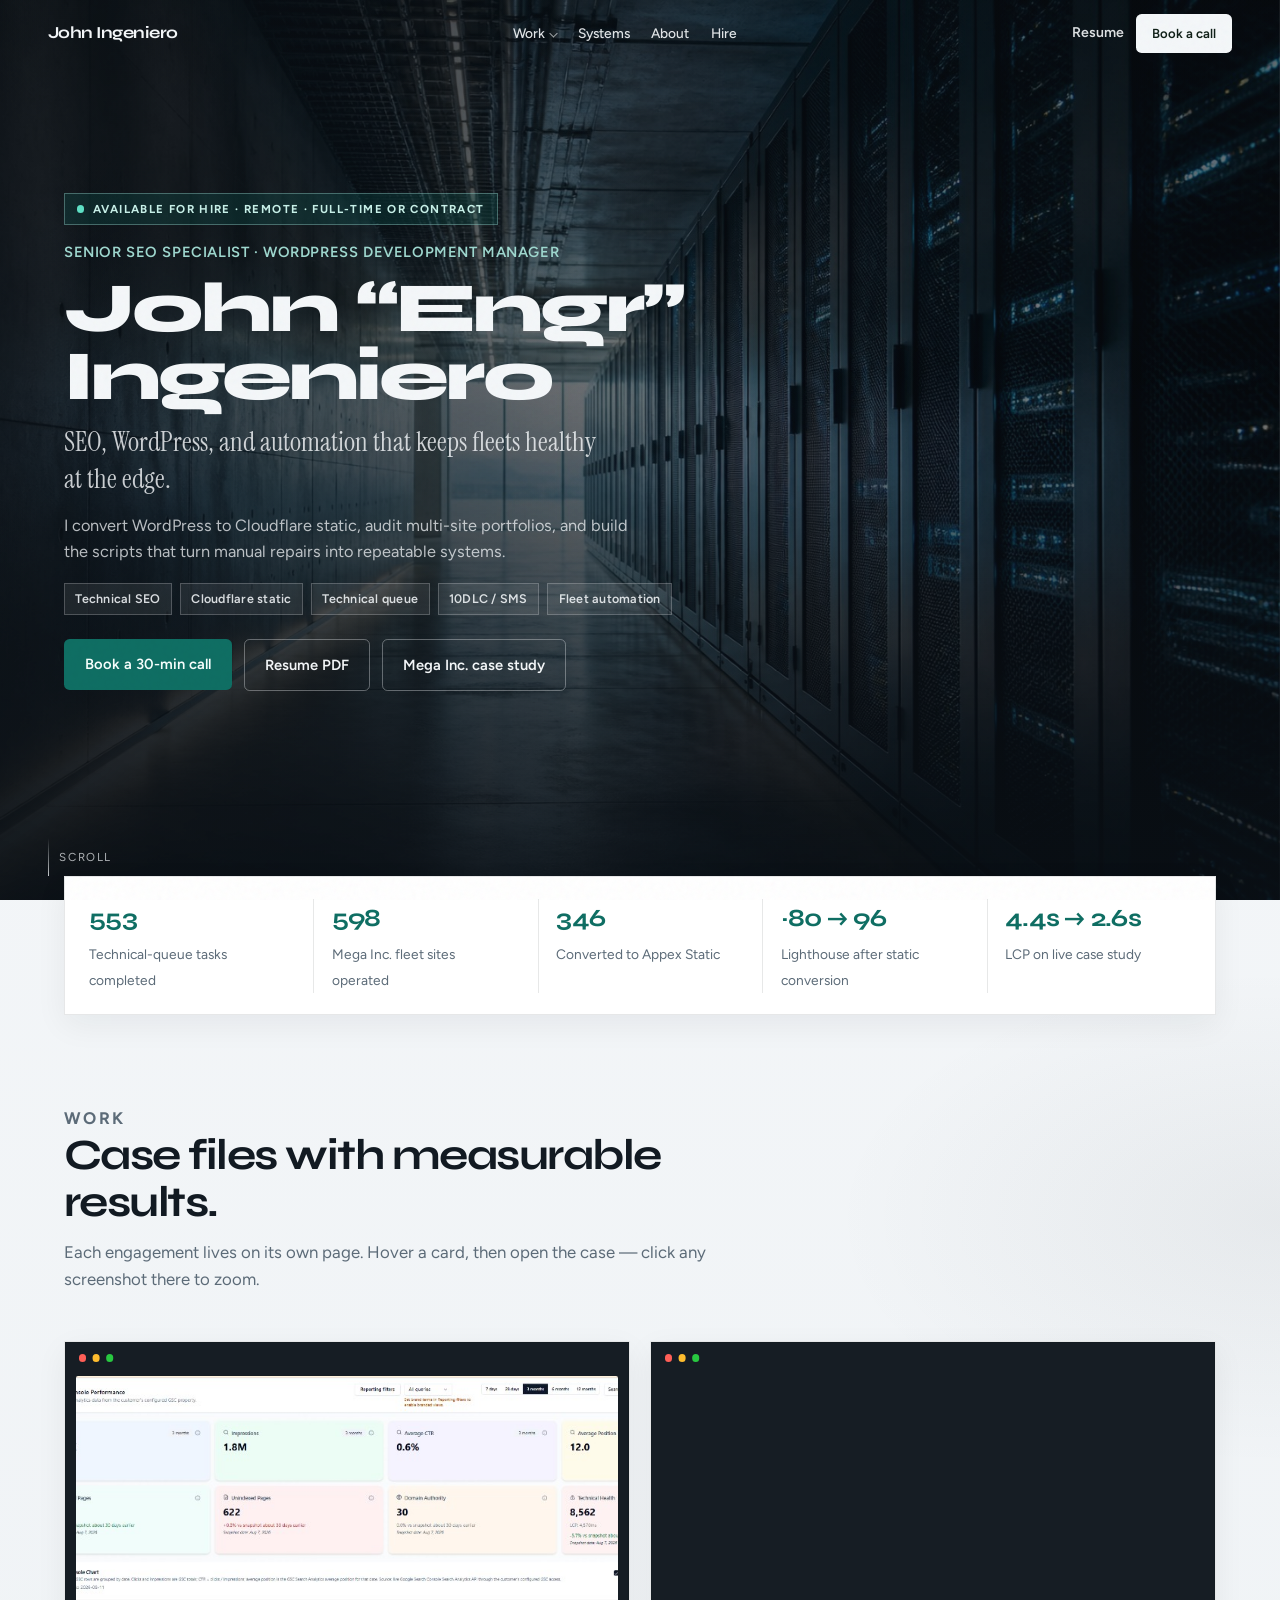
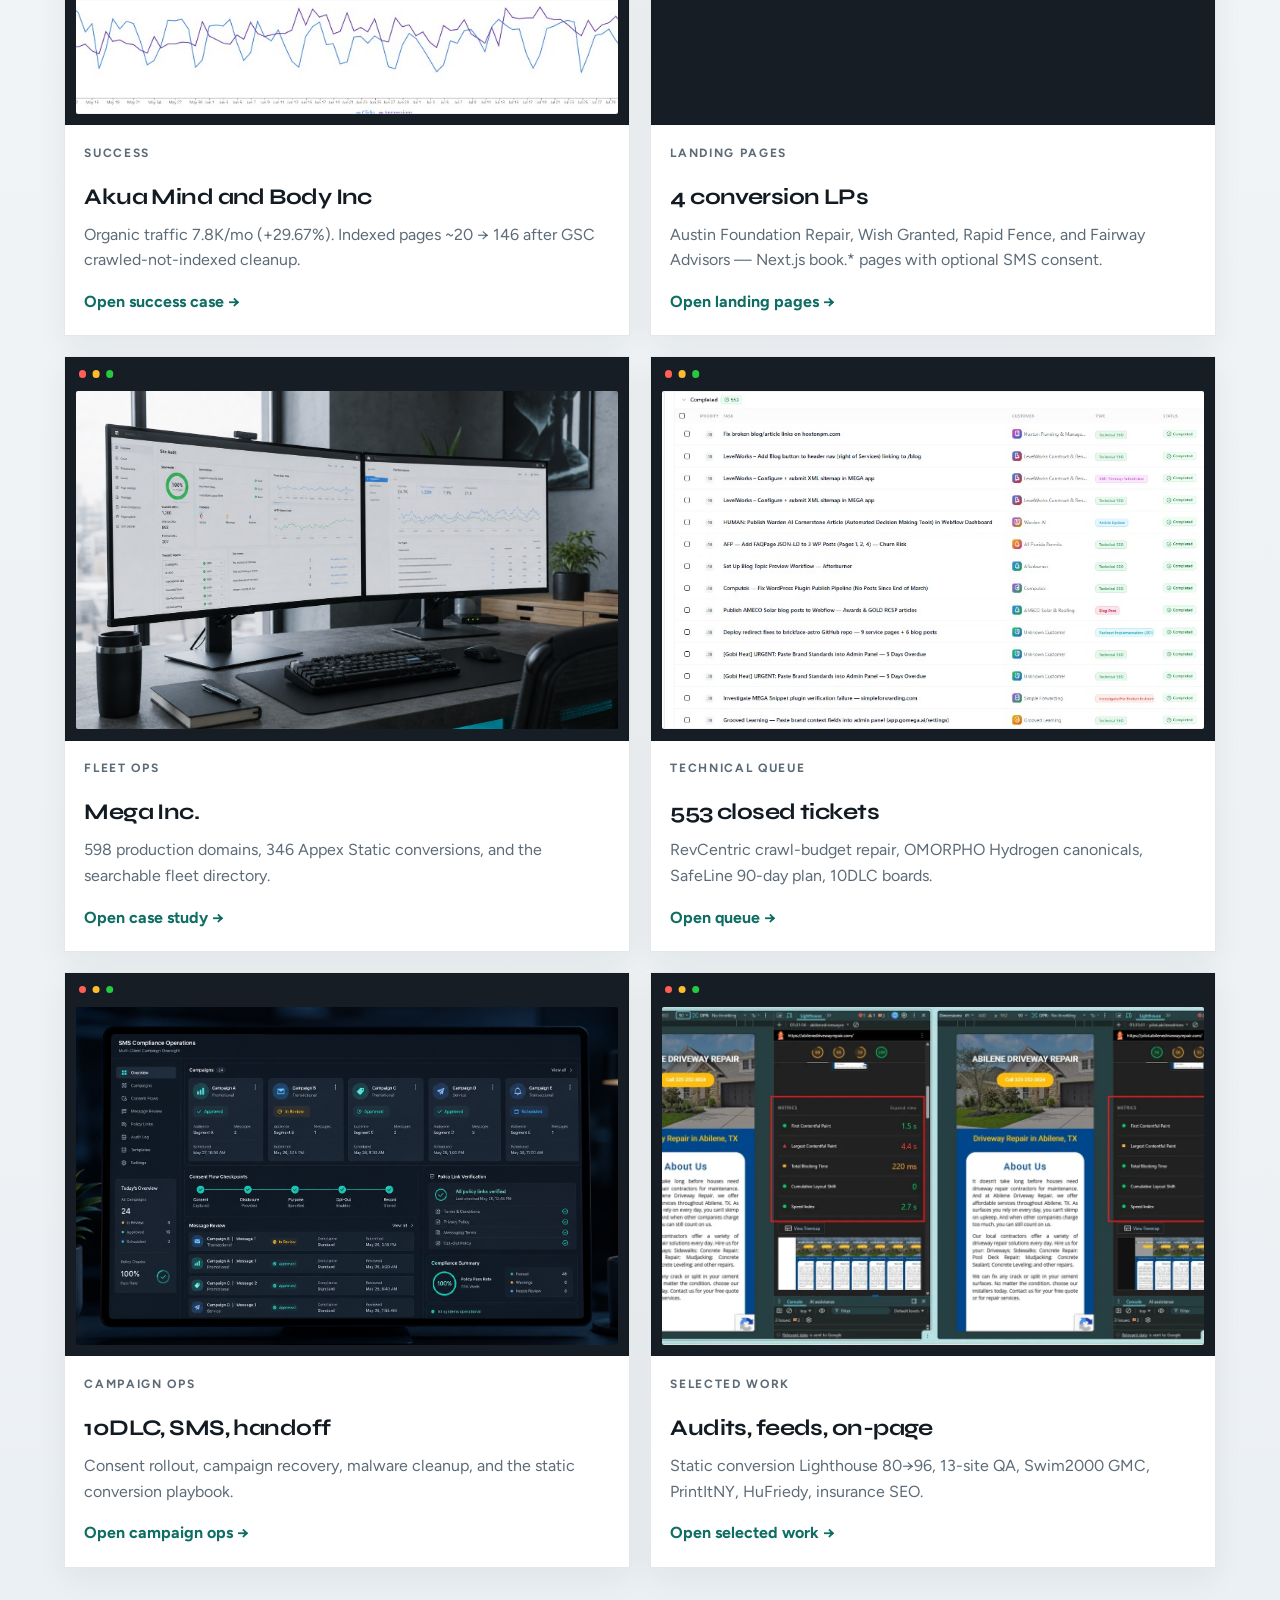
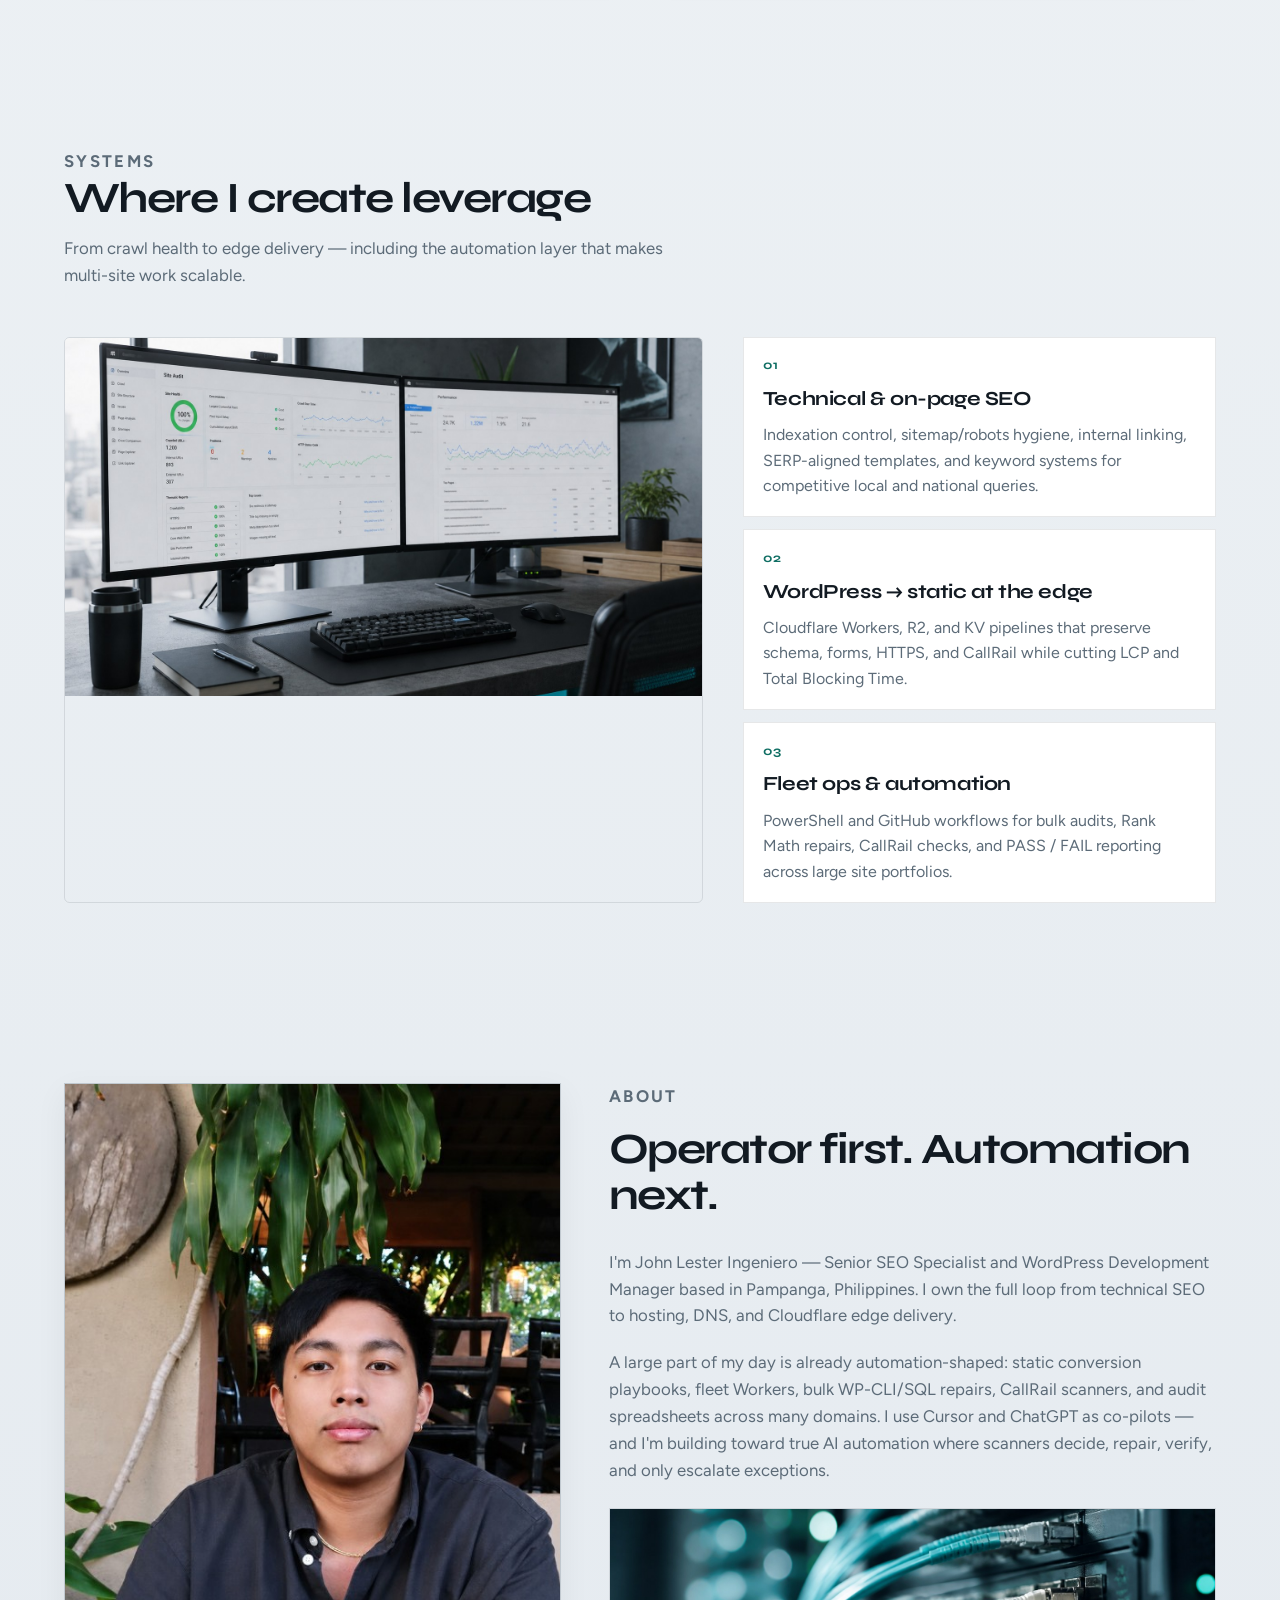
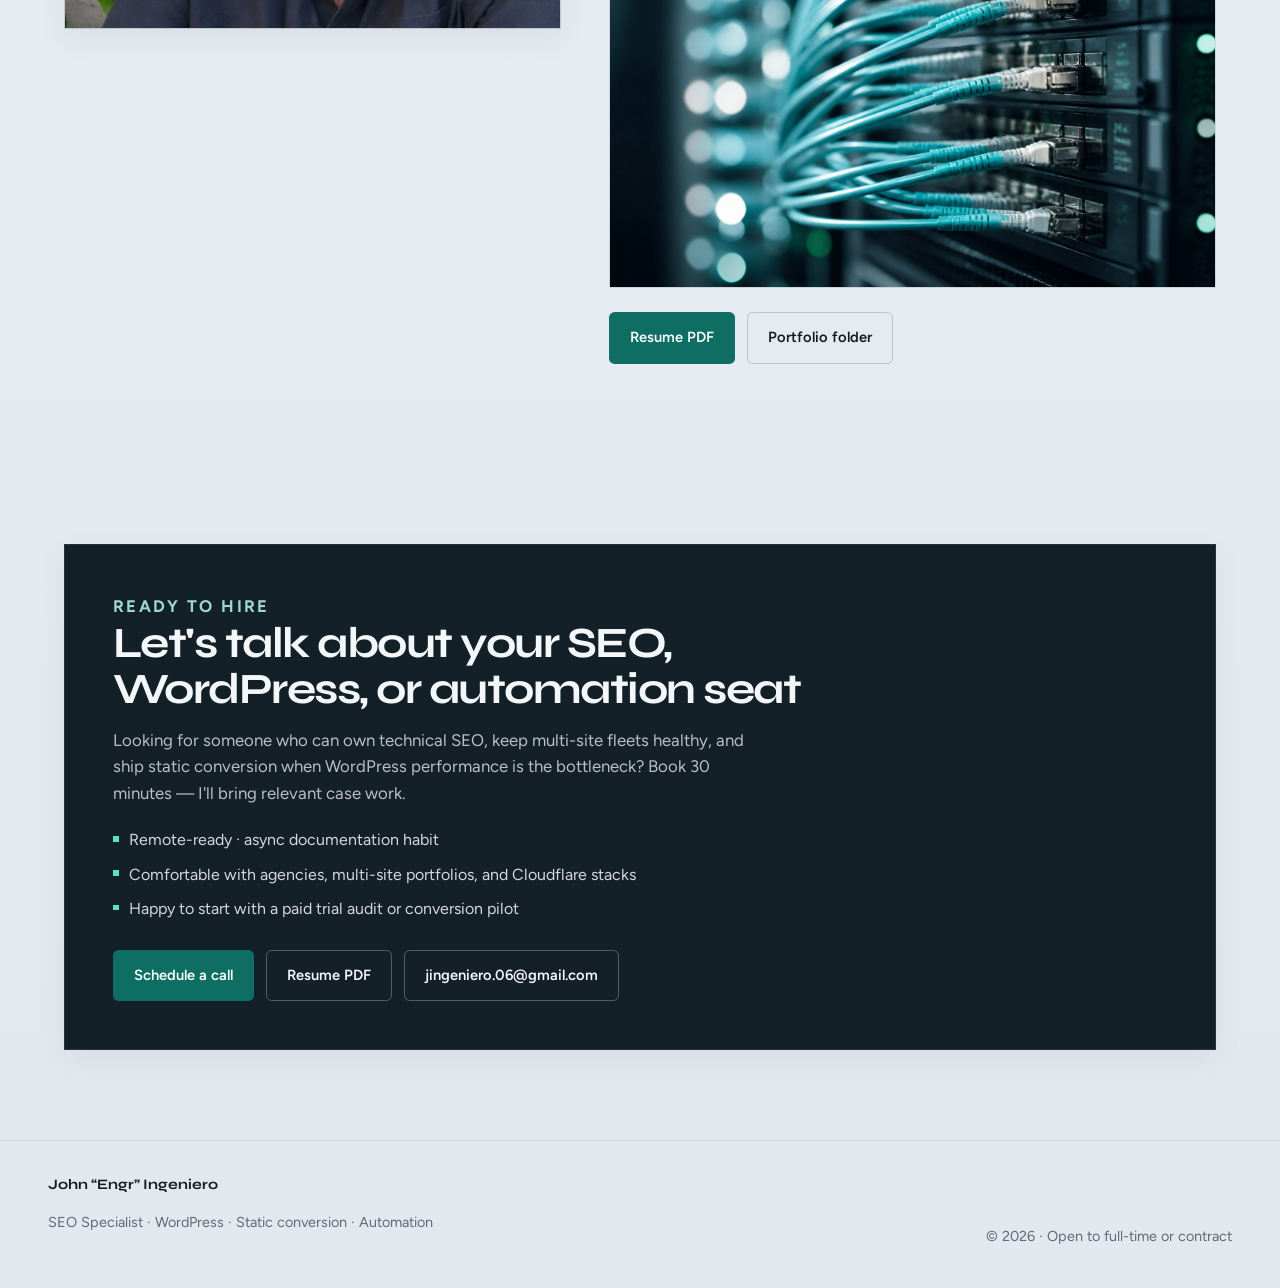
==== commit 3be55880: "Nest conversion LPs under Work > Landing pages." ====
--- a/index.html
+++ b/index.html
@@ -16,7 +16,7 @@
   <link rel="preconnect" href="https://fonts.gstatic.com" crossorigin />
   <link href="https://fonts.googleapis.com/css2?family=Instrument+Serif:ital@0;1&family=Syne:wght@500;600;700;800&family=Figtree:wght@400;500;600;700&display=swap" rel="stylesheet" />
   <base href="./" />
-  <link rel="stylesheet" href="styles.css?v=site5" />
+  <link rel="stylesheet" href="styles.css?v=site6" />
 </head>
 <body>
   <div class="grain" aria-hidden="true"></div>
@@ -28,10 +28,16 @@
         <button type="button" class="nav-trigger" data-subnav-btn aria-expanded="false">Work</button>
         <div class="nav-dropdown">
           <a href="akua.html">Akua Mind &amp; Body<small>7.8K traffic · indexed ~20→146</small></a>
-          <a href="austin-book.html">Austin book LP<small>Next.js + Cloudflare</small></a>
-          <a href="wish-granted.html">Wish Granted LP<small>SMS consent · Next.js</small></a>
-          <a href="rapid-fence.html">Rapid Fence LP<small>book.rapidfence.net</small></a>
-          <a href="fairway-advisors.html">Fairway Advisors LP<small>info.fairwayadvisors.com</small></a>
+          <div class="nav-nested" data-nested-nav>
+            <button type="button" class="nav-nested-trigger" data-nested-btn aria-expanded="false">Landing pages<small>4 conversion LPs</small></button>
+            <div class="nav-flyout">
+              <a href="landing-pages.html">All landing pages<small>Work → Landing pages</small></a>
+              <a href="austin-book.html">Austin Foundation Repair<small>book.austinfoundationrepairexperts.com</small></a>
+              <a href="wish-granted.html">Wish Granted Plumbing<small>call.wishgrantedservices.com</small></a>
+              <a href="rapid-fence.html">Rapid Fence<small>book.rapidfence.net</small></a>
+              <a href="fairway-advisors.html">Fairway Advisors<small>info.fairwayadvisors.com</small></a>
+            </div>
+          </div>
           <a href="mega-inc.html">Mega Inc. fleet<small>598 production domains</small></a>
           <a href="queue.html">Technical queue<small>553 completed tickets</small></a>
           <a href="campaign-ops.html">Campaign ops<small>10DLC, SMS, handoff</small></a>
@@ -133,40 +139,13 @@
             <span class="case-go">Open success case →</span>
           </div>
         </a>
-        <a class="case-card reveal" href="austin-book.html">
-          <figure class="shot"><img src="assets/images/austin-book/hero.png" alt="Austin Foundation Repair Experts booking landing page with estimate form" width="1440" height="900" loading="lazy" decoding="async" /></figure>
-          <div class="case-copy">
-            <p class="eyebrow">Conversion</p>
-            <h3>Austin Foundation Repair book LP</h3>
-            <p>Next.js booking page on Cloudflare: CallRail, optional SMS consent, Google Maps, live at book.austinfoundationrepairexperts.com.</p>
-            <span class="case-go">Open conversion case →</span>
-          </div>
-        </a>
-        <a class="case-card reveal" href="wish-granted.html">
-          <figure class="shot"><img src="assets/images/wish-granted/hero.png" alt="Wish Granted Plumbing estimate landing page with optional SMS consent" width="1440" height="1600" loading="lazy" decoding="async" /></figure>
-          <div class="case-copy">
-            <p class="eyebrow">Conversion</p>
-            <h3>Wish Granted Plumbing call LP</h3>
-            <p>Next.js estimate page with optional SMS, privacy/terms, live at call.wishgrantedservices.com.</p>
-            <span class="case-go">Open conversion case →</span>
-          </div>
-        </a>
-        <a class="case-card reveal" href="rapid-fence.html">
-          <figure class="shot"><img src="assets/images/rapid-fence/hero.png" alt="Rapid Fence booking landing page with estimate form and SMS consent" width="1440" height="1100" loading="lazy" decoding="async" /></figure>
-          <div class="case-copy">
-            <p class="eyebrow">Conversion</p>
-            <h3>Rapid Fence book LP</h3>
-            <p>Agricultural fencing estimate page: project-size qualifier, optional SMS, live at book.rapidfence.net.</p>
-            <span class="case-go">Open conversion case →</span>
-          </div>
-        </a>
-        <a class="case-card reveal" href="fairway-advisors.html">
-          <figure class="shot"><img src="assets/images/fairway-advisors/hero.png" alt="Fairway Advisors confidential evaluation form with optional SMS consent" width="1440" height="1100" loading="lazy" decoding="async" /></figure>
-          <div class="case-copy">
-            <p class="eyebrow">Conversion</p>
-            <h3>Fairway Advisors info LP</h3>
-            <p>Golf-course evaluation page with qualifiers, optional SMS, live at info.fairwayadvisors.com.</p>
-            <span class="case-go">Open conversion case →</span>
+        <a class="case-card reveal" href="landing-pages.html">
+          <figure class="shot"><img src="assets/images/austin-book/hero.png" alt="Conversion landing pages including Austin Foundation Repair booking form" width="1440" height="900" loading="lazy" decoding="async" /></figure>
+          <div class="case-copy">
+            <p class="eyebrow">Landing pages</p>
+            <h3>4 conversion LPs</h3>
+            <p>Austin Foundation Repair, Wish Granted, Rapid Fence, and Fairway Advisors — Next.js book.* pages with optional SMS consent.</p>
+            <span class="case-go">Open landing pages →</span>
           </div>
         </a>
         <a class="case-card reveal" href="mega-inc.html">
@@ -306,6 +285,6 @@
     <p class="footer-note">© <span id="year"></span> · Open to full-time or contract</p>
   </footer>
 
-  <script src="script.js?v=site5"></script>
+  <script src="script.js?v=site6"></script>
 </body>
 </html>
--- a/styles.css
+++ b/styles.css
@@ -1529,6 +1529,49 @@
   color: var(--muted);
 }
 
+.nav-nested {
+  position: relative;
+}
+
+.nav-nested-trigger {
+  position: relative;
+  display: block;
+  width: 100%;
+  padding: 0.7rem 1.6rem 0.7rem 0.85rem;
+  border: 0;
+  border-radius: 0.2rem;
+  background: none;
+  color: var(--ink);
+  font: inherit;
+  font-weight: 600;
+  text-align: left;
+  cursor: pointer;
+}
+
+.nav-nested-trigger::after {
+  content: "";
+  position: absolute;
+  right: 0.85rem;
+  top: 1.05rem;
+  width: 0.35rem;
+  height: 0.35rem;
+  border-right: 1.5px solid currentColor;
+  border-bottom: 1.5px solid currentColor;
+  transform: rotate(-45deg);
+  opacity: 0.7;
+}
+
+.nav-nested-trigger:hover,
+.nav-nested-trigger.is-active,
+.nav-nested.is-open .nav-nested-trigger {
+  background: var(--accent-wash);
+  color: var(--accent);
+}
+
+.nav-flyout {
+  display: none;
+}
+
 .inner-page {
   padding-top: 4.25rem;
 }
@@ -1755,9 +1798,25 @@
     background: transparent;
   }
 
-  .nav-dropdown a {
+  .nav-dropdown a,
+  .nav-nested-trigger {
     color: inherit;
-    padding: 0.45rem 0;
+    padding: 0.45rem 1.2rem 0.45rem 0;
+  }
+
+  .nav-nested-trigger::after {
+    top: 0.7rem;
+    right: 0.15rem;
+    transform: rotate(45deg);
+  }
+
+  .nav-nested.is-open .nav-nested-trigger::after {
+    transform: rotate(-135deg);
+  }
+
+  .nav-nested.is-open .nav-flyout {
+    display: grid;
+    margin: 0.15rem 0 0.35rem 0.7rem;
   }
 }
 
@@ -1787,6 +1846,29 @@
     transform: translateX(-50%) translateY(0);
   }
 
+  .nav-flyout {
+    position: absolute;
+    top: -0.45rem;
+    left: calc(100% + 0.4rem);
+    min-width: 18.5rem;
+    padding: 0.45rem;
+    background: #fff;
+    border: 1px solid var(--line);
+    box-shadow: 0 18px 40px rgba(18, 26, 34, 0.12);
+    opacity: 0;
+    visibility: hidden;
+    display: grid;
+    transition: opacity 0.25s var(--ease), visibility 0.25s;
+    z-index: 61;
+  }
+
+  .nav-nested:hover .nav-flyout,
+  .nav-nested:focus-within .nav-flyout,
+  .nav-nested.is-open .nav-flyout {
+    opacity: 1;
+    visibility: visible;
+  }
+
   .case-grid {
     grid-template-columns: repeat(2, minmax(0, 1fr));
   }
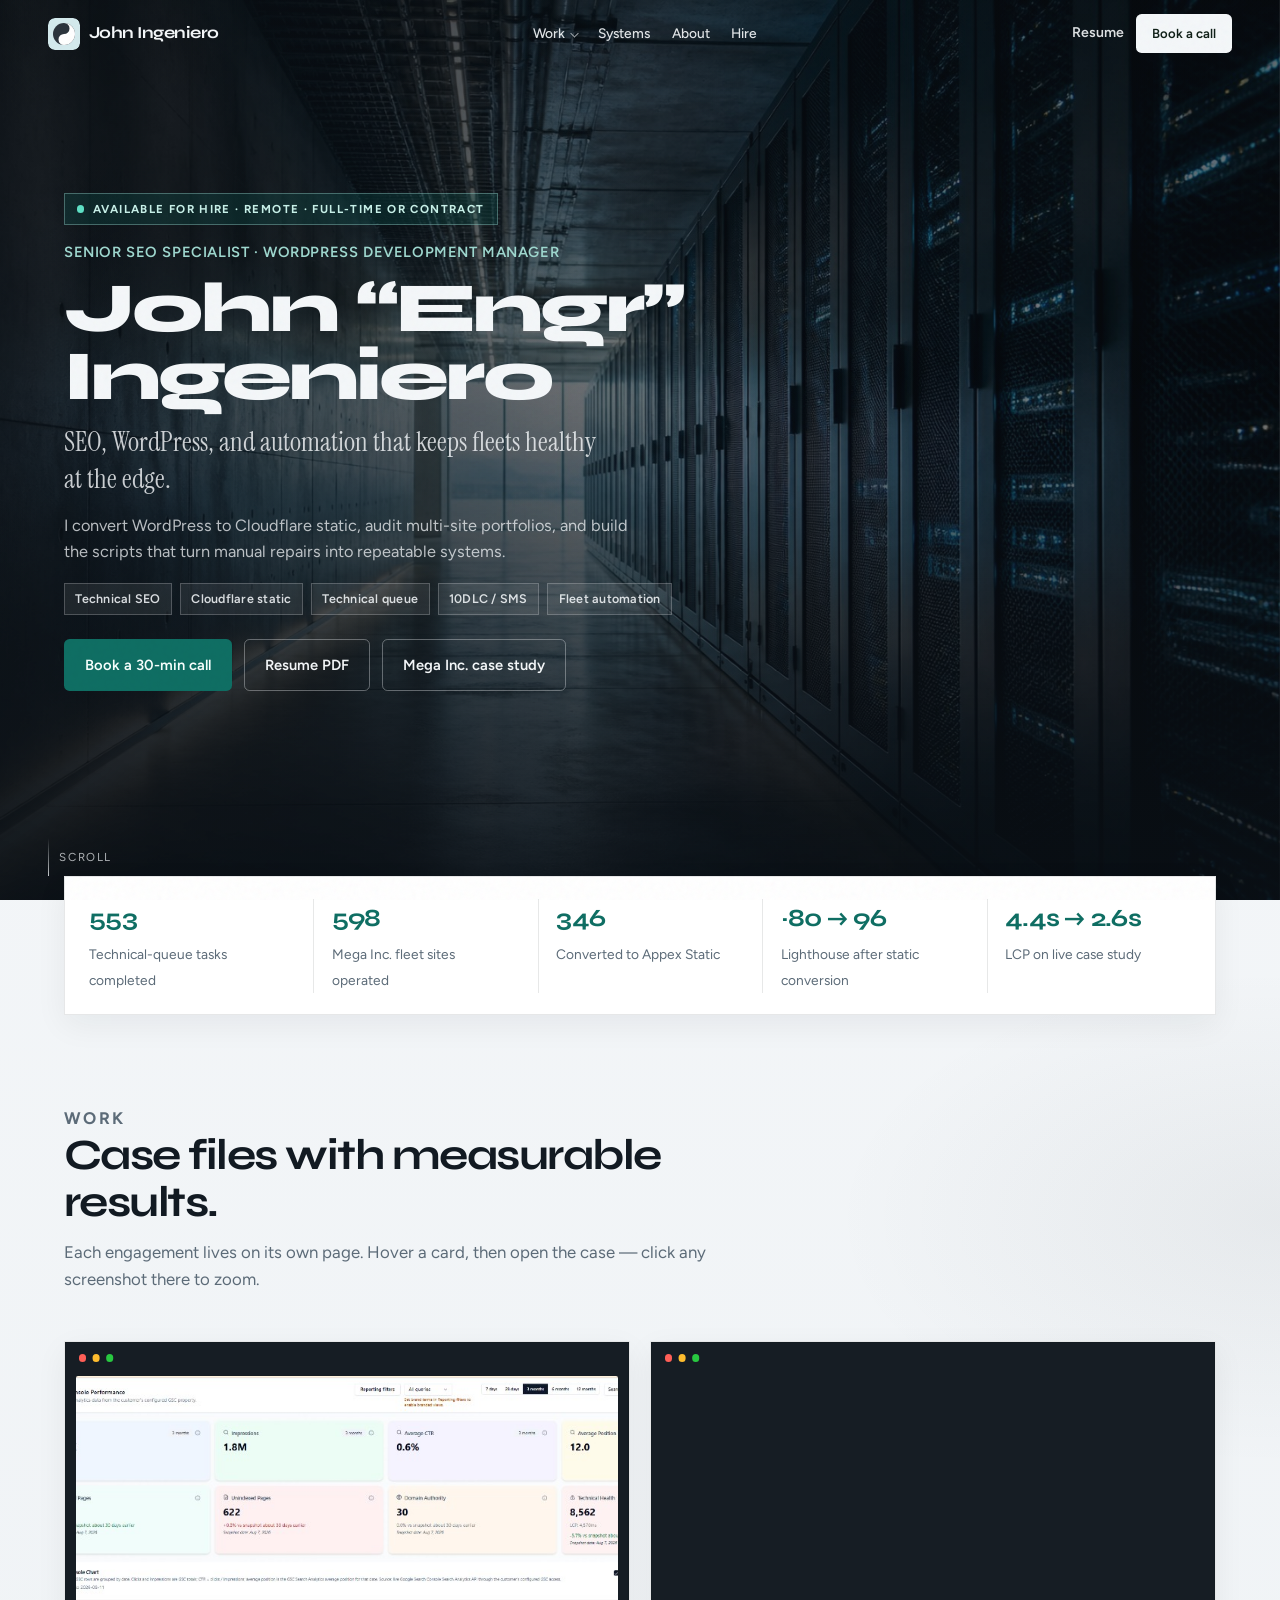
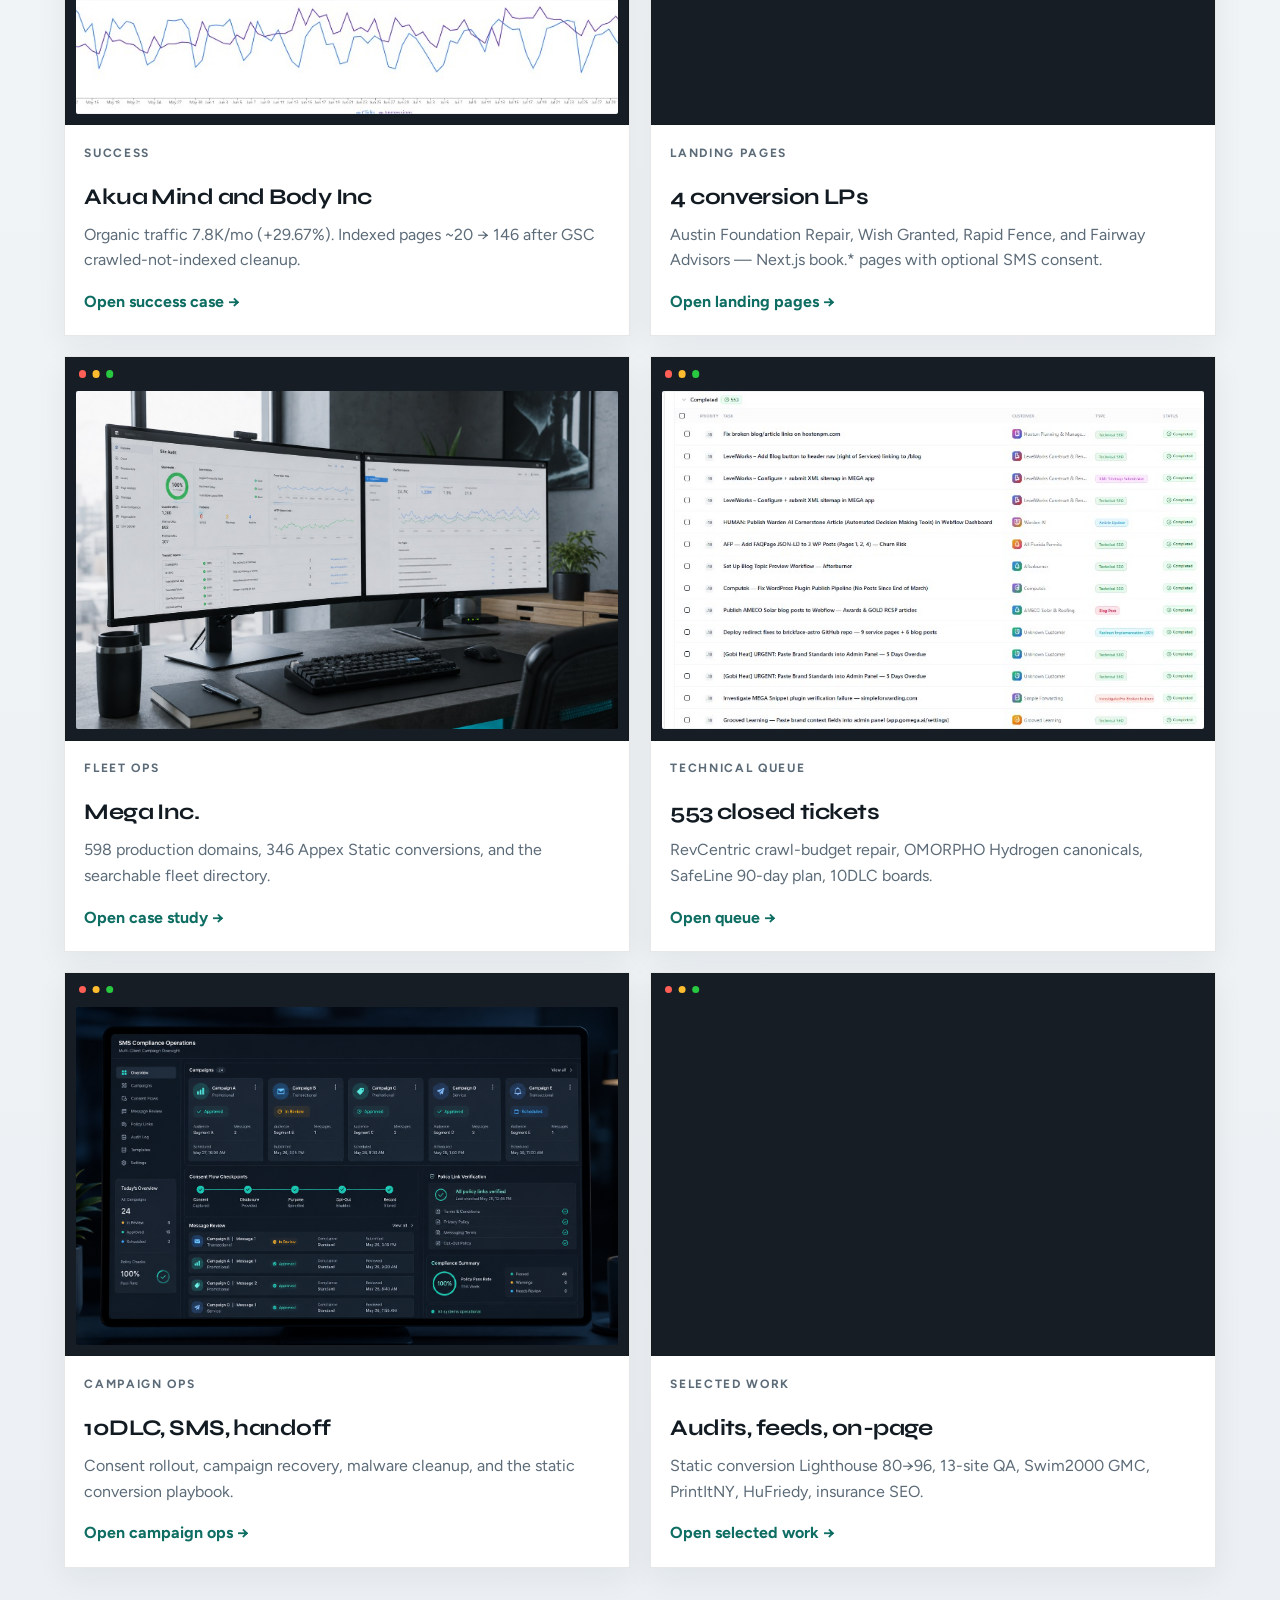
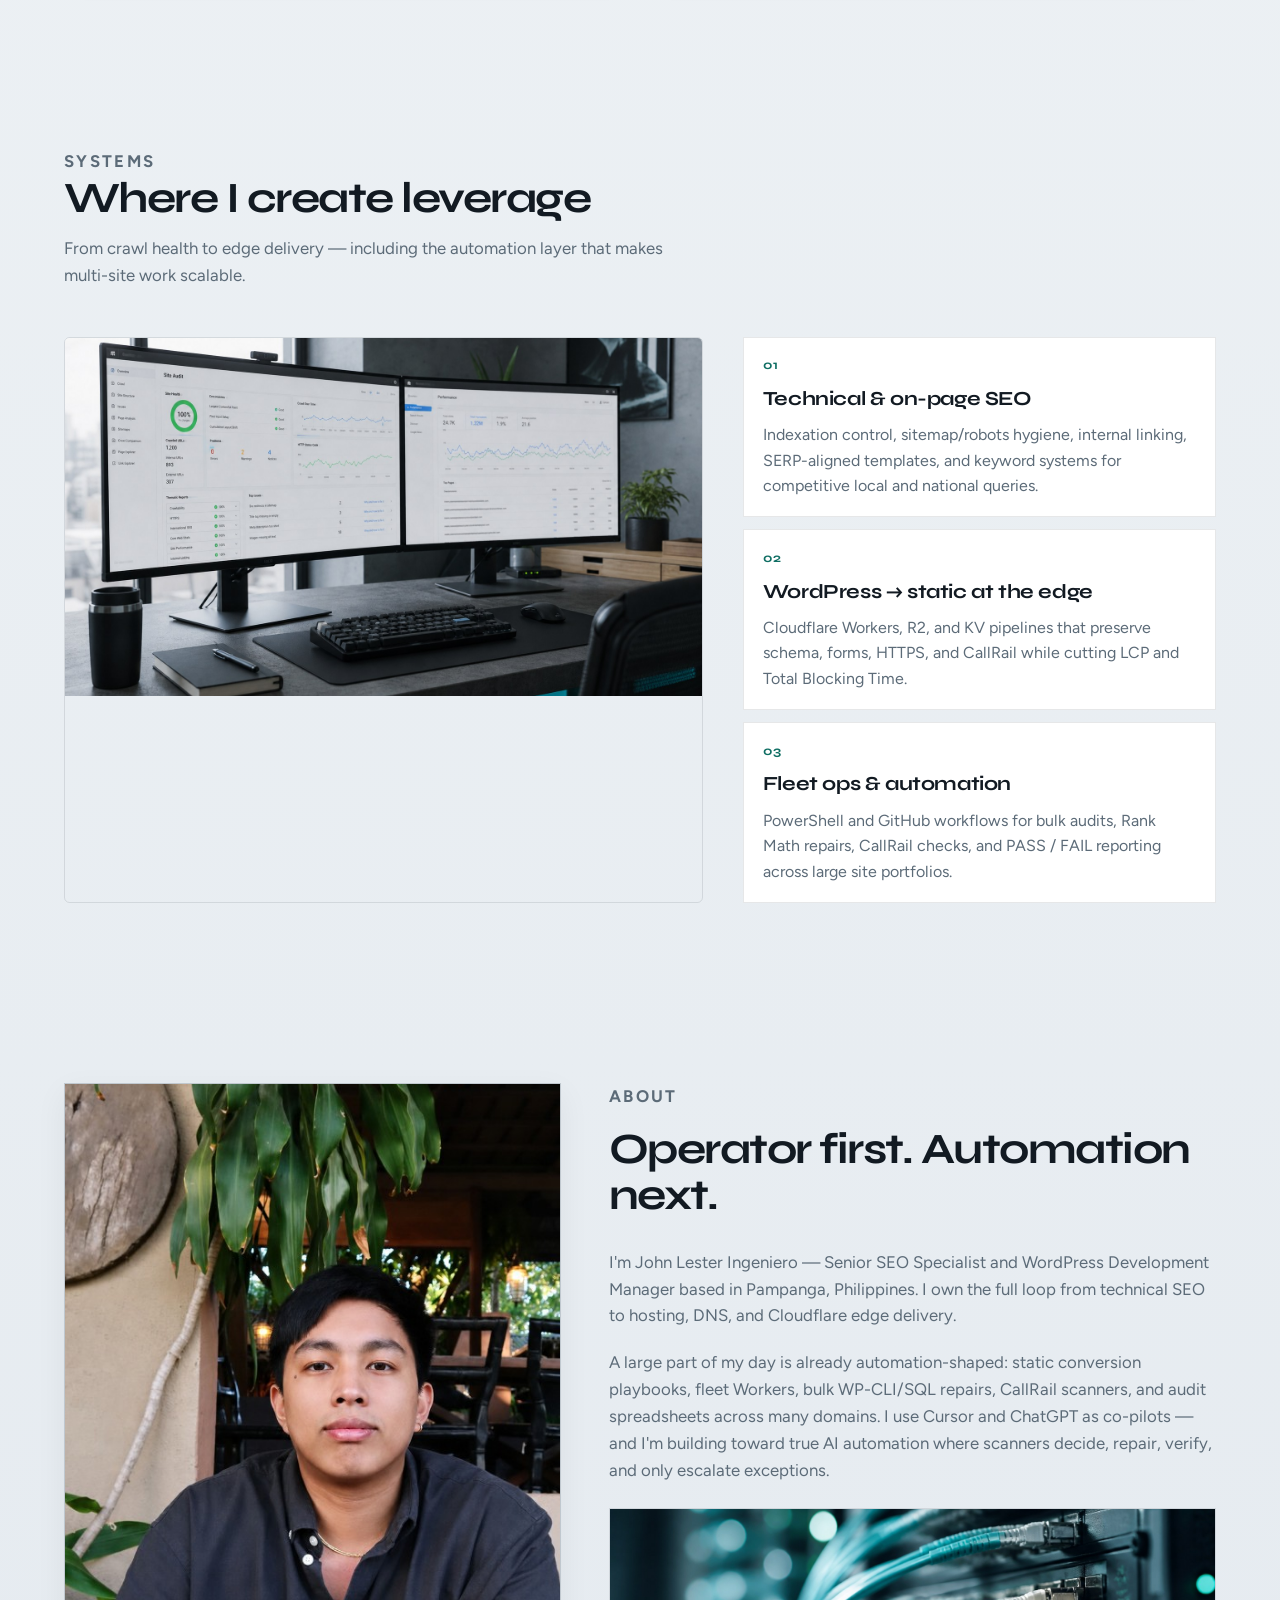
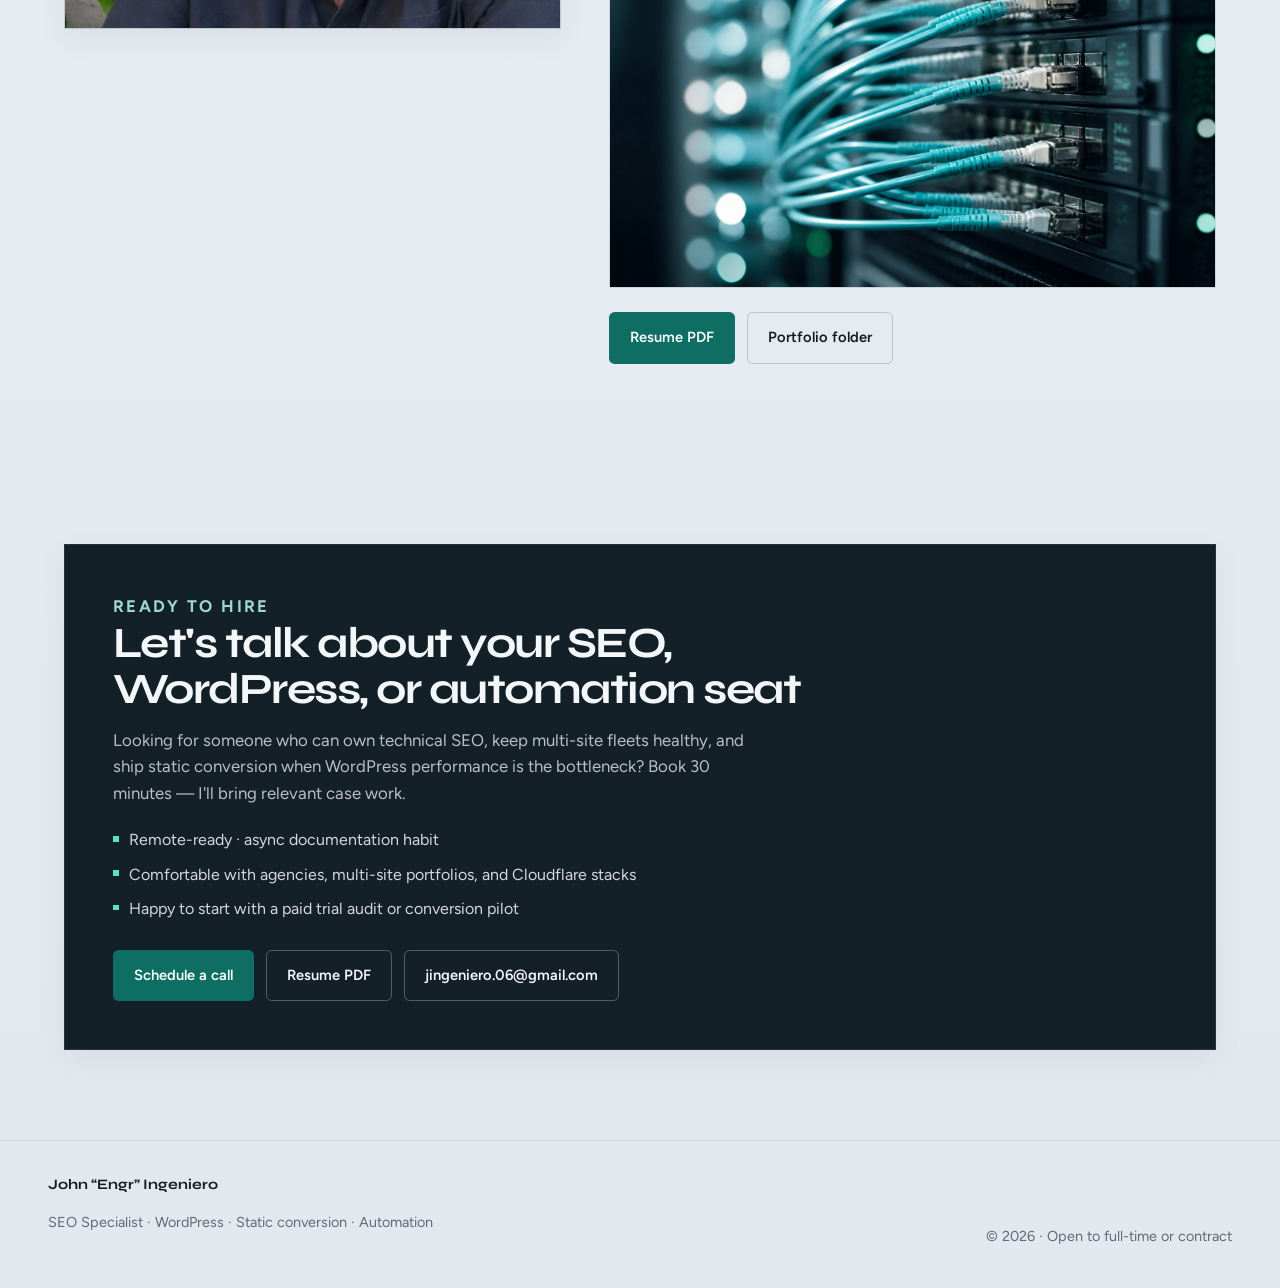
==== commit 65424a4f: "Add the circular mark as header logo and favicon." ====
--- a/index.html
+++ b/index.html
@@ -1,4 +1,4 @@
-﻿<!DOCTYPE html>
+<!DOCTYPE html>
 <html lang="en">
 <head>
   <meta charset="UTF-8" />
@@ -16,13 +16,15 @@
   <link rel="preconnect" href="https://fonts.gstatic.com" crossorigin />
   <link href="https://fonts.googleapis.com/css2?family=Instrument+Serif:ital@0;1&family=Syne:wght@500;600;700;800&family=Figtree:wght@400;500;600;700&display=swap" rel="stylesheet" />
   <base href="./" />
-  <link rel="stylesheet" href="styles.css?v=site6" />
+  <link rel="icon" href="assets/images/logo.svg" type="image/svg+xml" />
+  <link rel="apple-touch-icon" href="assets/images/logo.png" />
+  <link rel="stylesheet" href="styles.css?v=site7" />
 </head>
 <body>
   <div class="grain" aria-hidden="true"></div>
 
   <header class="site-header" data-header>
-    <a class="logo" href="#top">John Ingeniero</a>
+    <a class="logo" href="#top"><img class="logo-mark" src="assets/images/logo.svg" alt="" width="32" height="32" /> John Ingeniero</a>
     <nav class="nav" id="site-nav" data-nav aria-label="Primary">
       <div class="nav-group" data-subnav>
         <button type="button" class="nav-trigger" data-subnav-btn aria-expanded="false">Work</button>
--- a/styles.css
+++ b/styles.css
@@ -103,11 +103,21 @@
 }
 
 .logo {
+  display: inline-flex;
+  align-items: center;
+  gap: 0.55rem;
   font-family: var(--font-display);
   font-size: 1.05rem;
   font-weight: 700;
   letter-spacing: -0.03em;
   z-index: 2;
+}
+
+.logo-mark {
+  width: 2rem;
+  height: 2rem;
+  flex-shrink: 0;
+  border-radius: 0.42rem;
 }
 
 .header-actions {
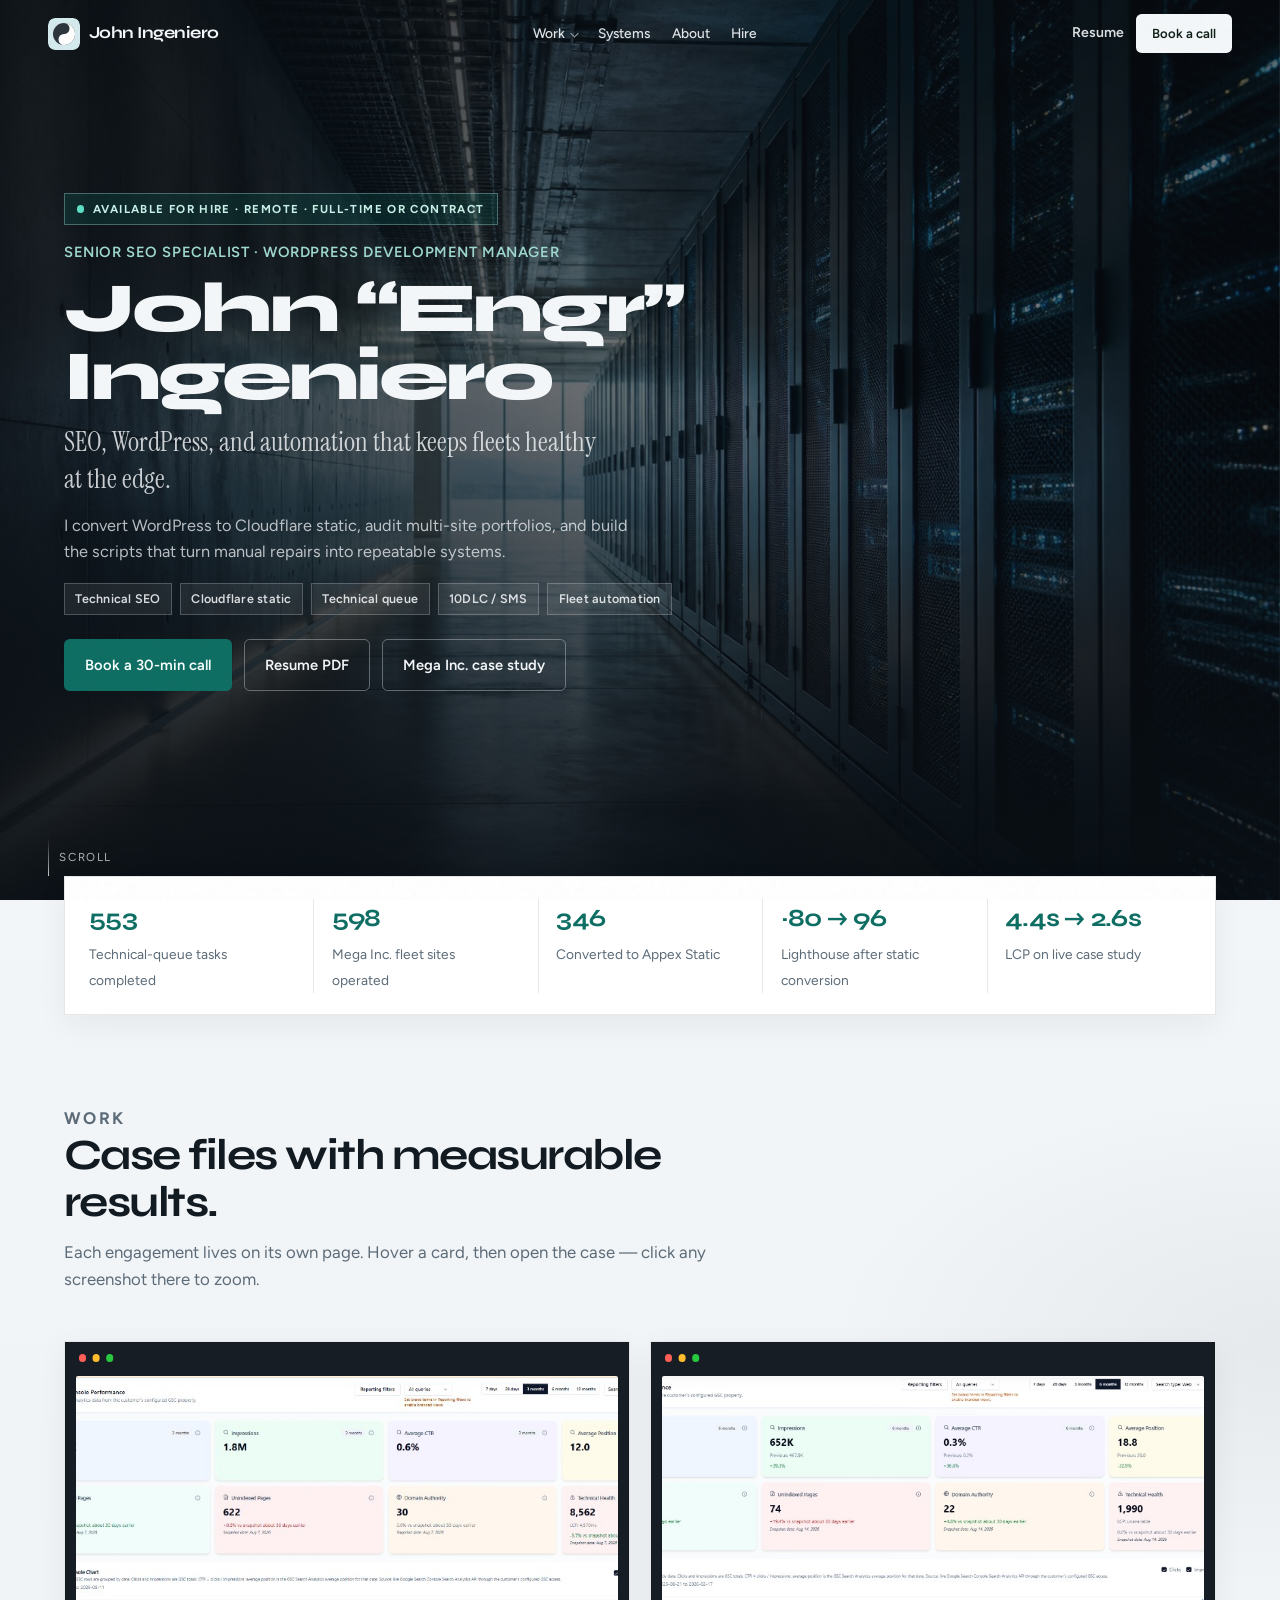
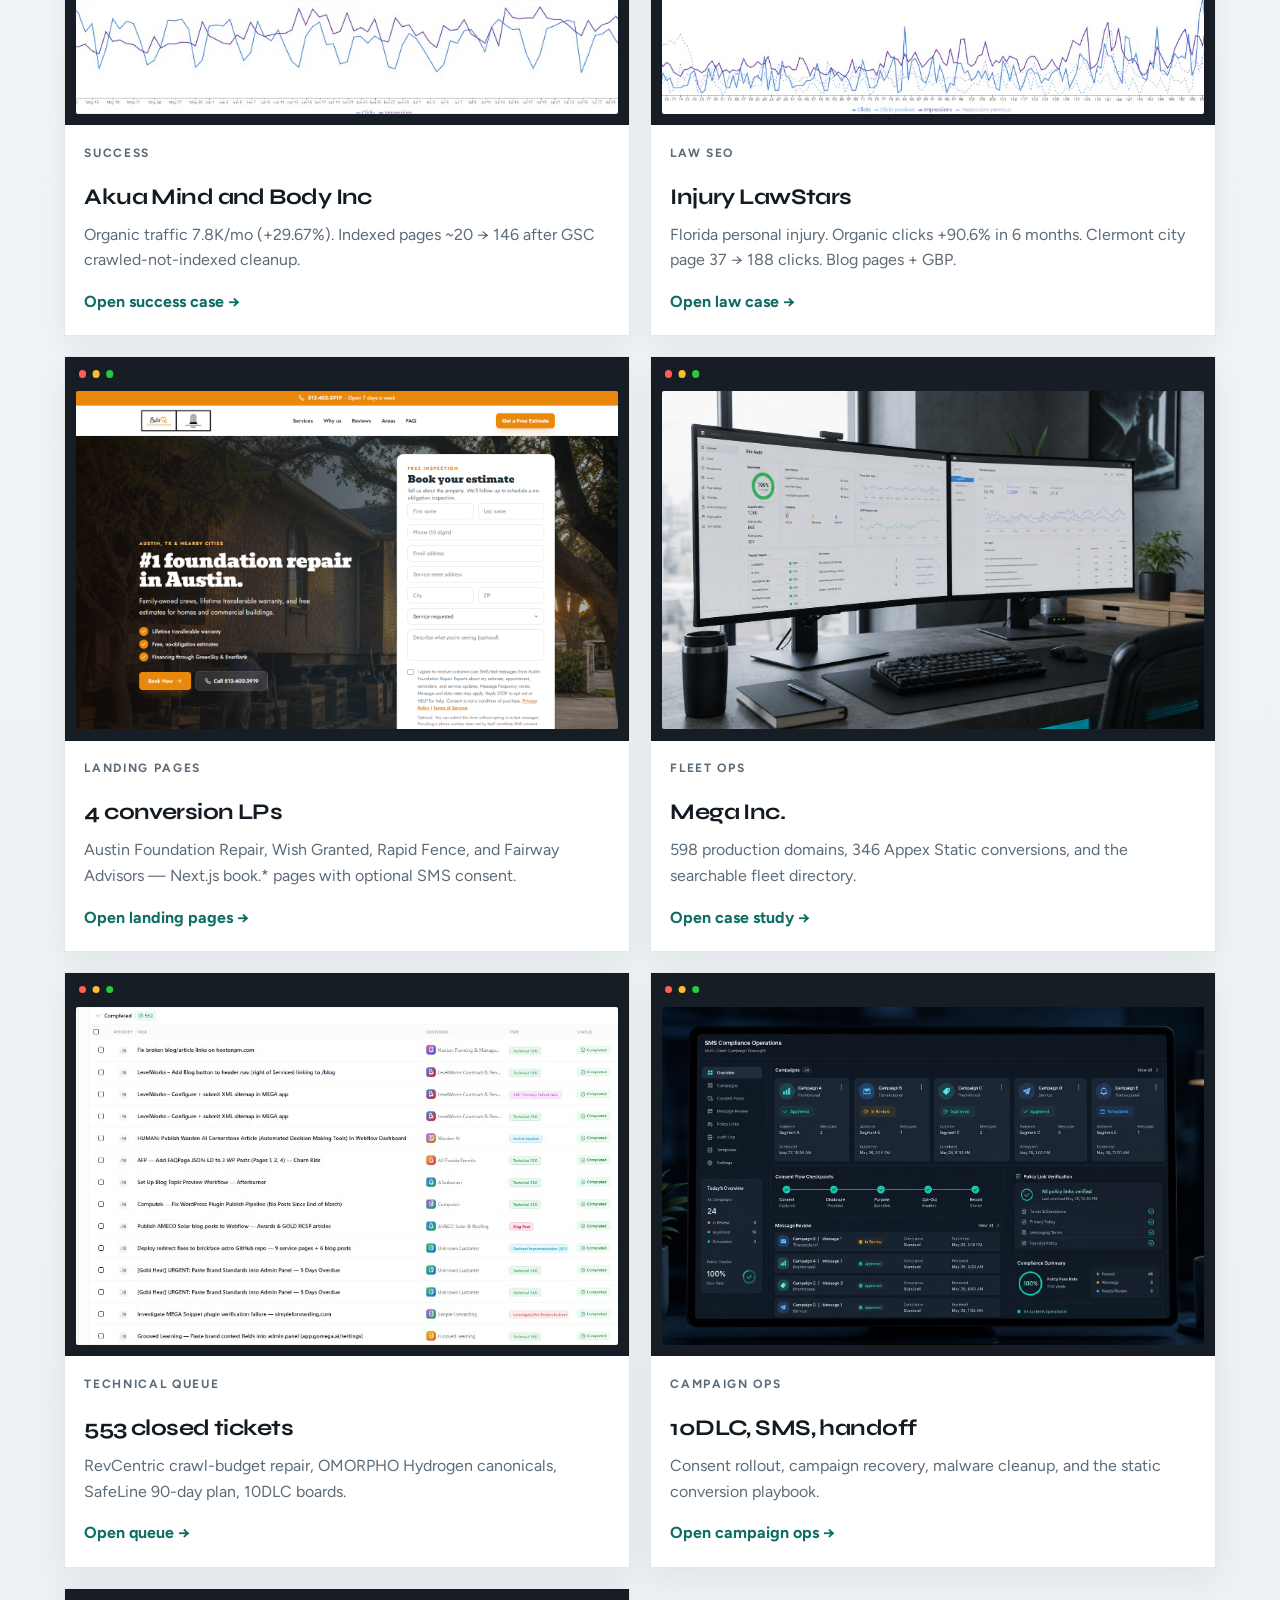
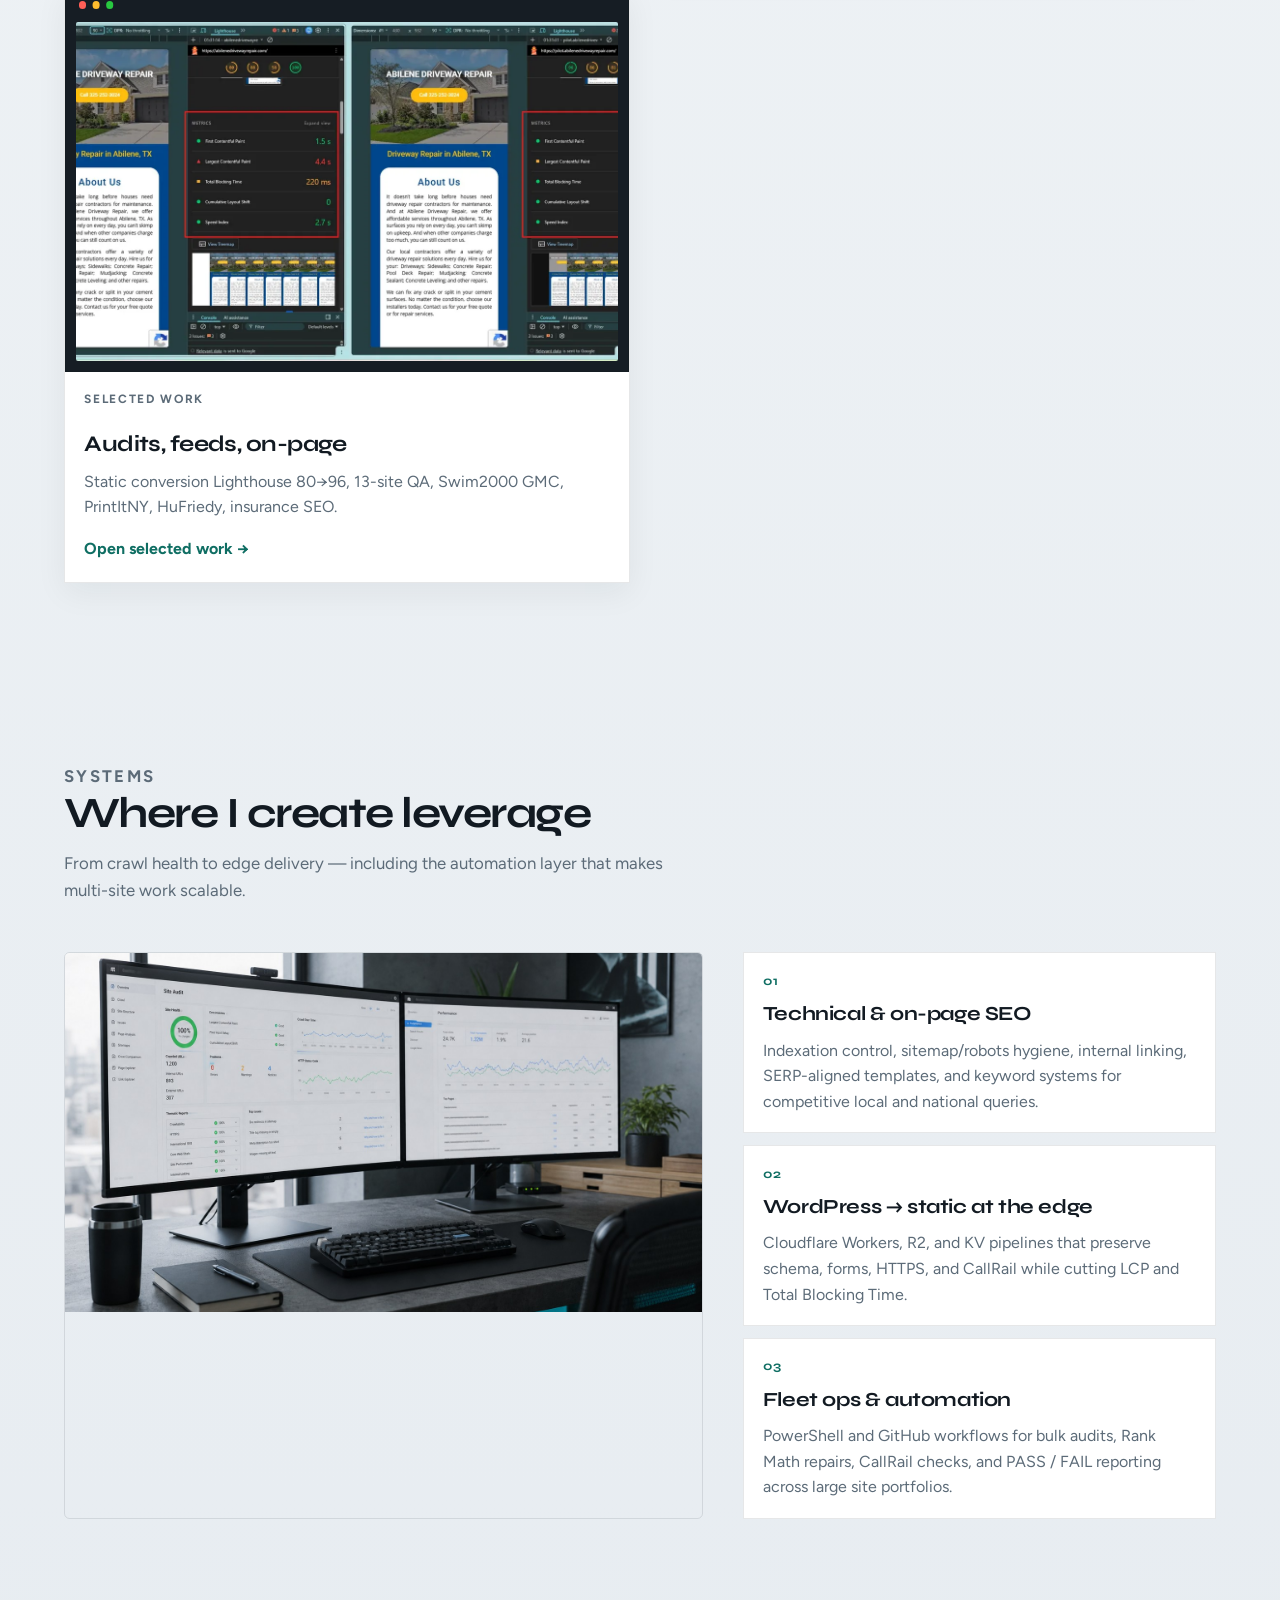
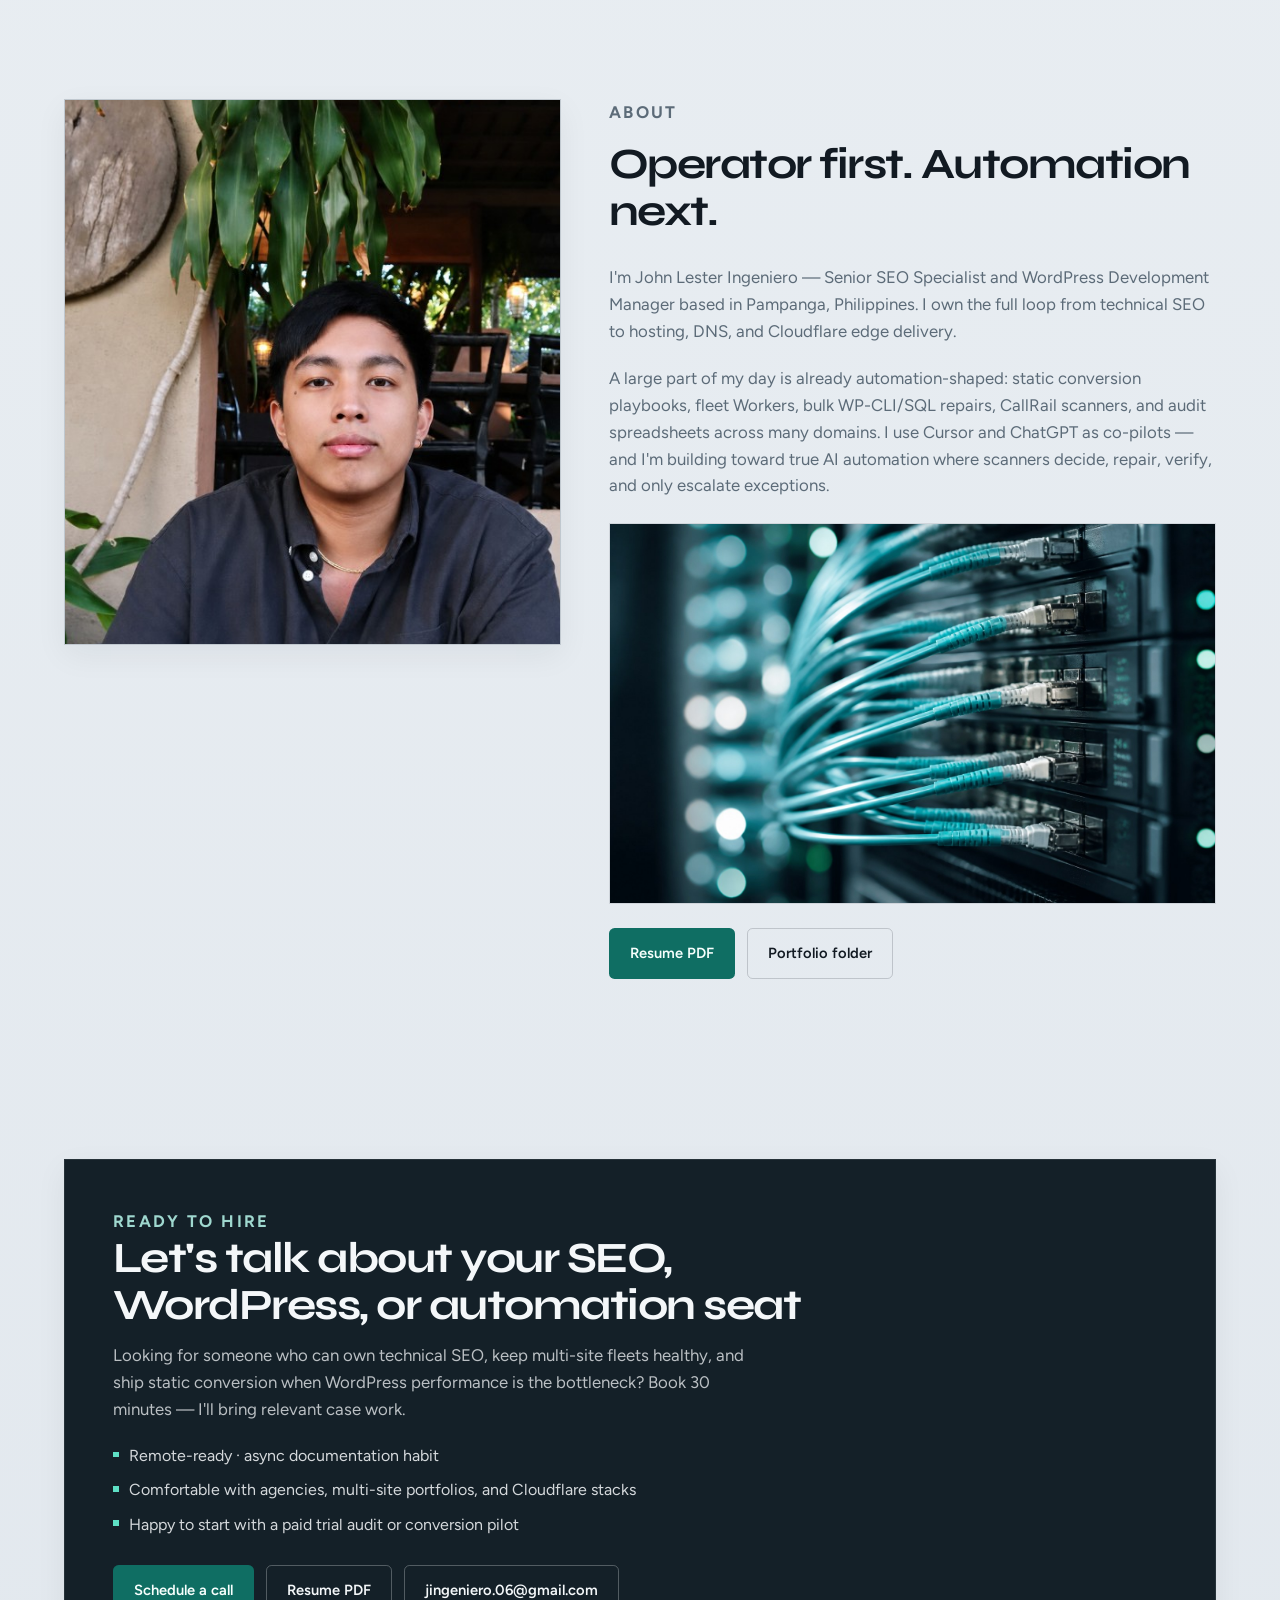
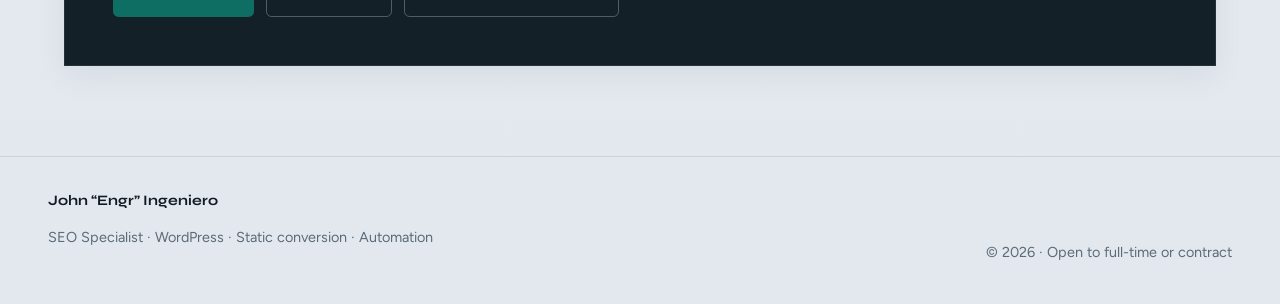
==== commit a6154315: "Add Injury LawStars Florida personal injury SEO case to GitHub Pages." ====
--- a/index.html
+++ b/index.html
@@ -30,6 +30,7 @@
         <button type="button" class="nav-trigger" data-subnav-btn aria-expanded="false">Work</button>
         <div class="nav-dropdown">
           <a href="akua.html">Akua Mind &amp; Body<small>7.8K traffic · indexed ~20→146</small></a>
+          <a href="injury-lawstars.html">Injury LawStars<small>FL personal injury · +90.6% clicks</small></a>
           <div class="nav-nested" data-nested-nav>
             <button type="button" class="nav-nested-trigger" data-nested-btn aria-expanded="false">Landing pages<small>4 conversion LPs</small></button>
             <div class="nav-flyout">
@@ -139,6 +140,15 @@
             <h3>Akua Mind and Body Inc</h3>
             <p>Organic traffic 7.8K/mo (+29.67%). Indexed pages ~20 → 146 after GSC crawled-not-indexed cleanup.</p>
             <span class="case-go">Open success case →</span>
+          </div>
+        </a>
+        <a class="case-card reveal" href="injury-lawstars.html">
+          <figure class="shot"><img src="assets/images/injury-lawstars/04-gsc-6mo-vs-prior.png" alt="Injury LawStars Search Console: clicks 928 to 1,769 plus 90.6 percent" width="1600" height="900" loading="lazy" decoding="async" /></figure>
+          <div class="case-copy">
+            <p class="eyebrow">Law SEO</p>
+            <h3>Injury LawStars</h3>
+            <p>Florida personal injury. Organic clicks +90.6% in 6 months. Clermont city page 37 → 188 clicks. Blog pages + GBP.</p>
+            <span class="case-go">Open law case →</span>
           </div>
         </a>
         <a class="case-card reveal" href="landing-pages.html">
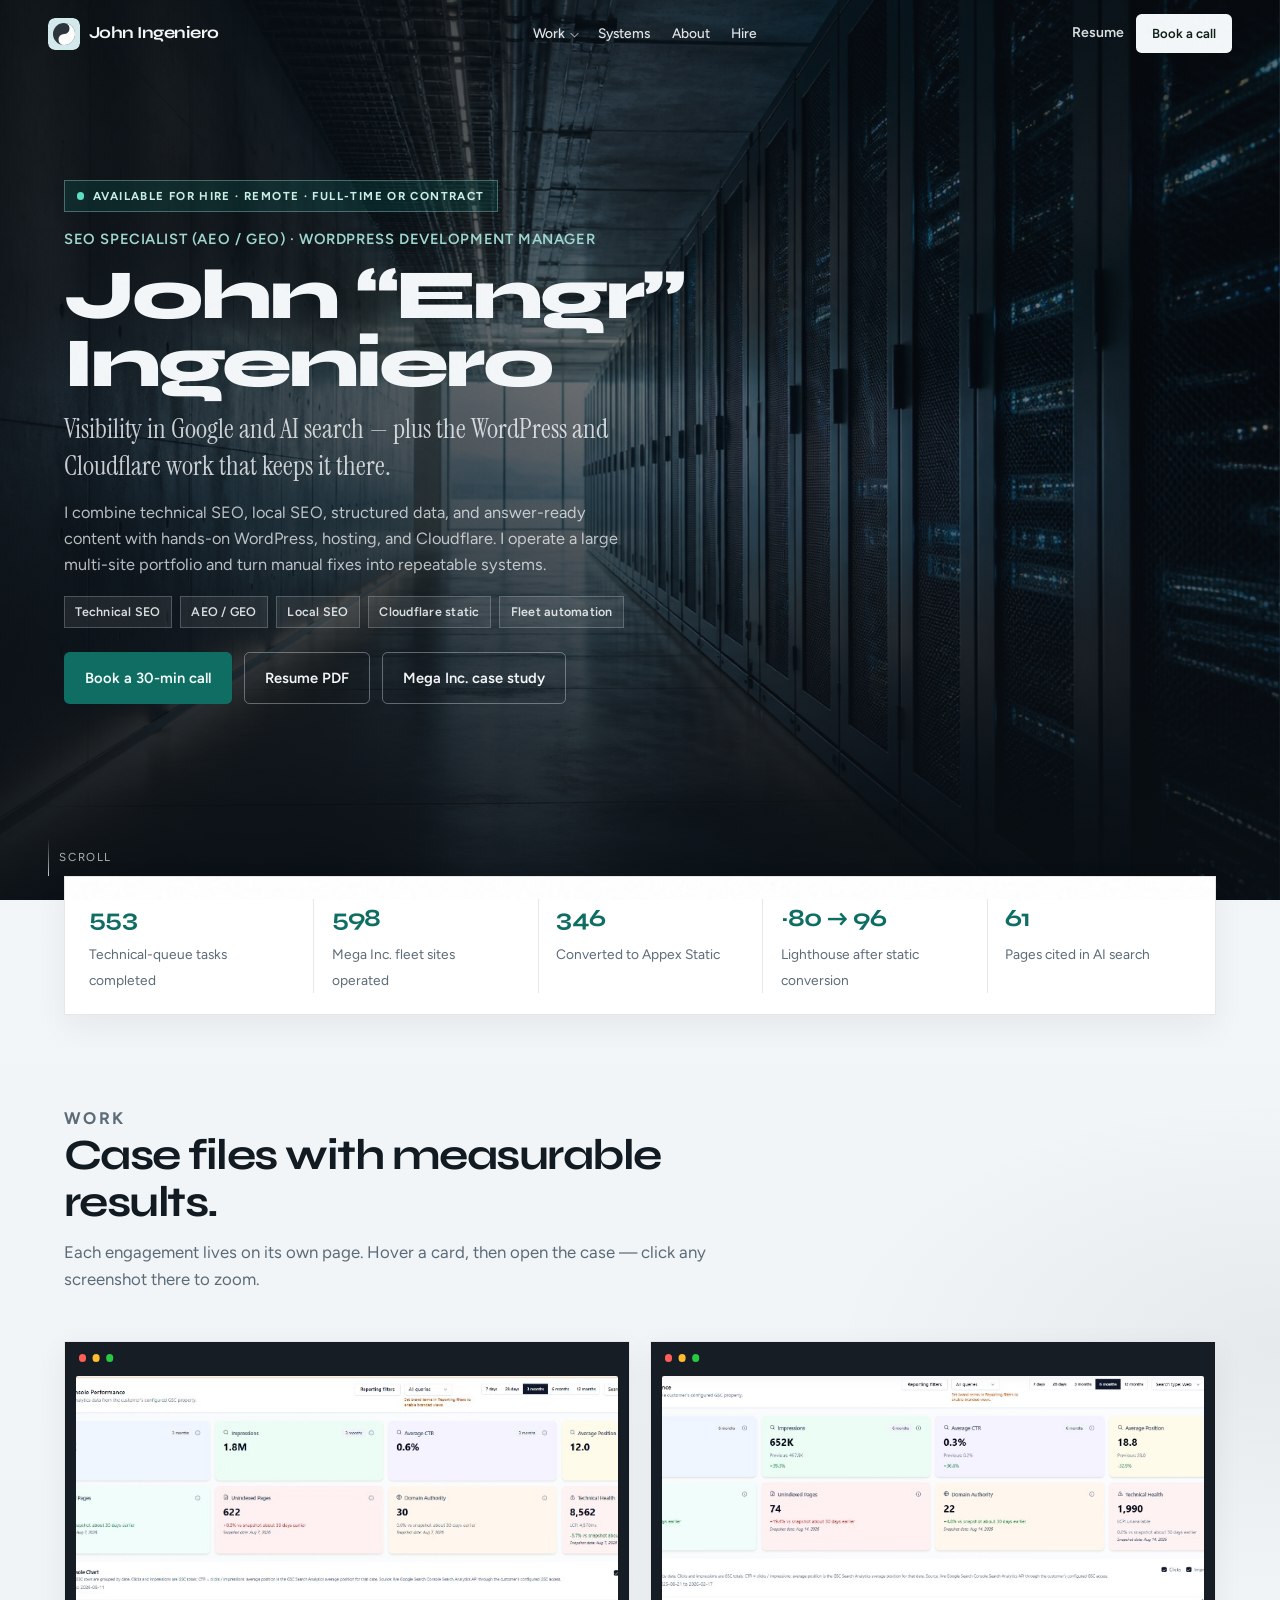
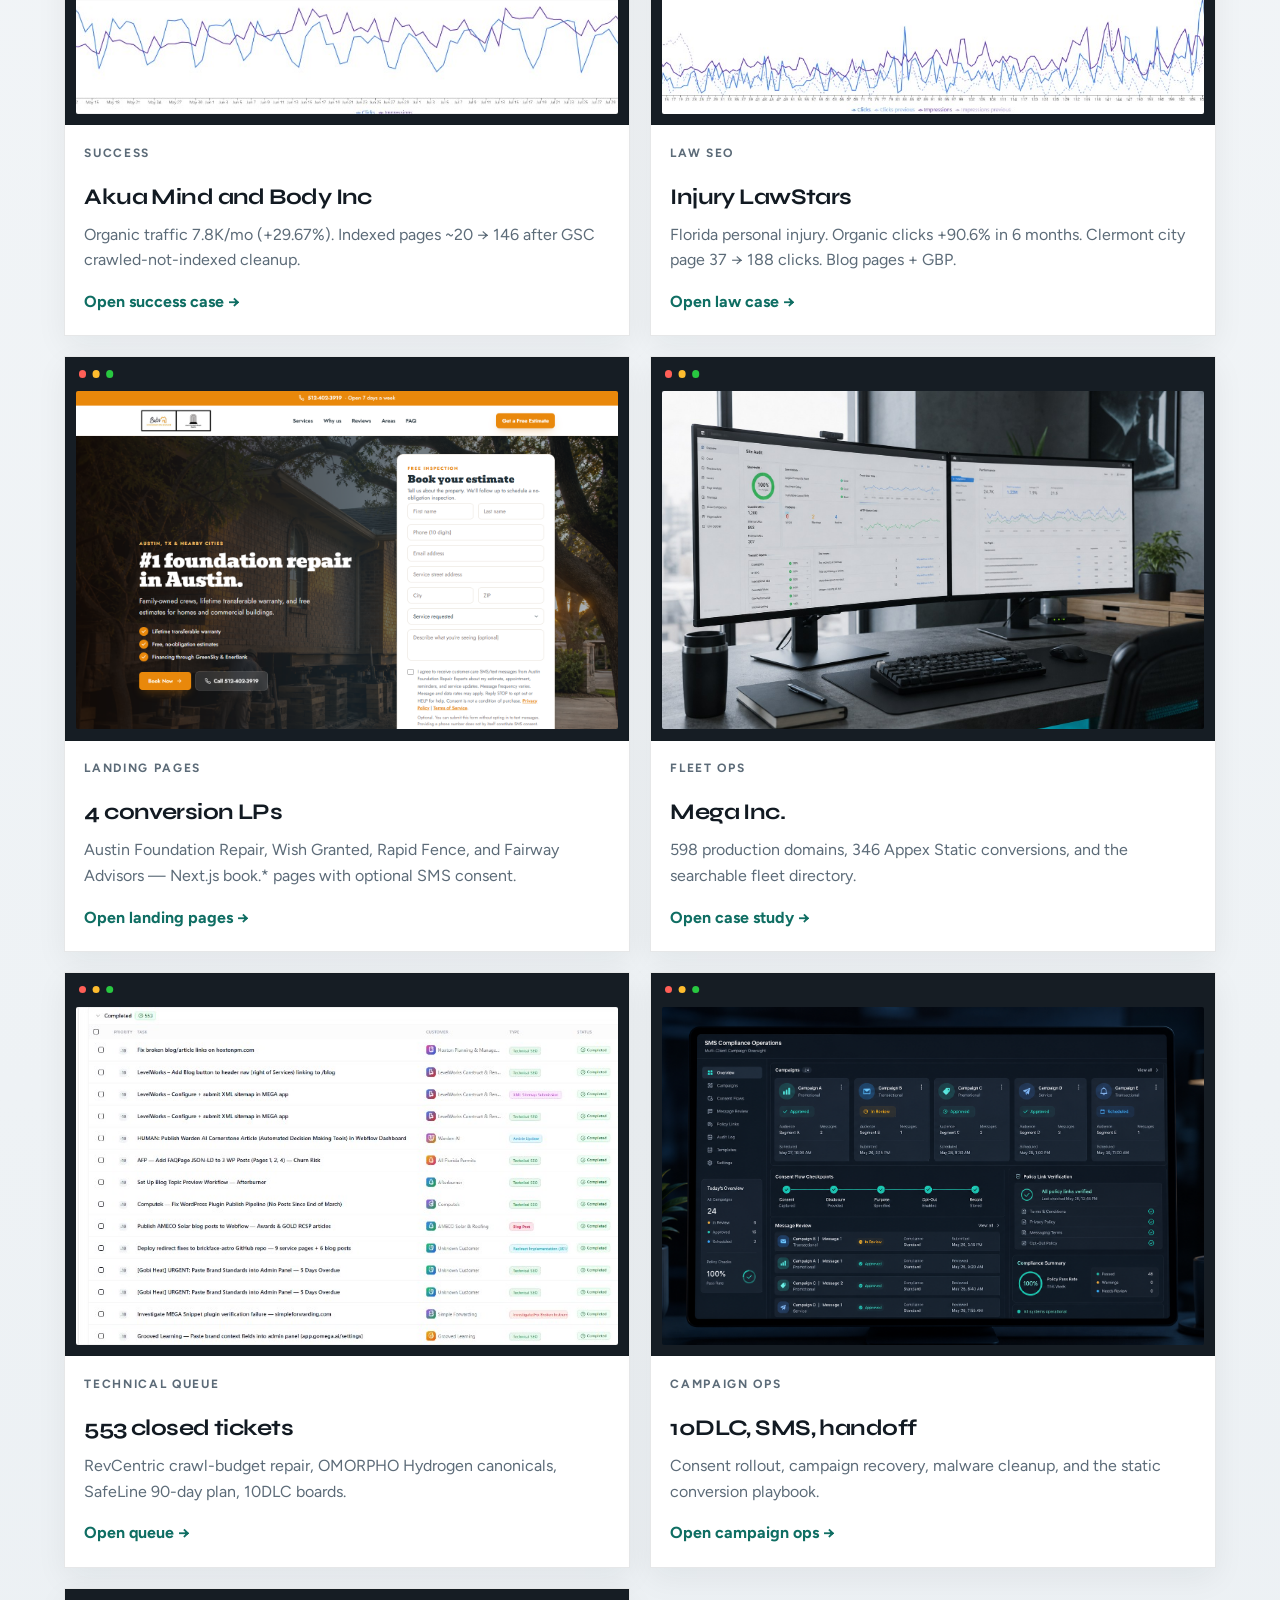
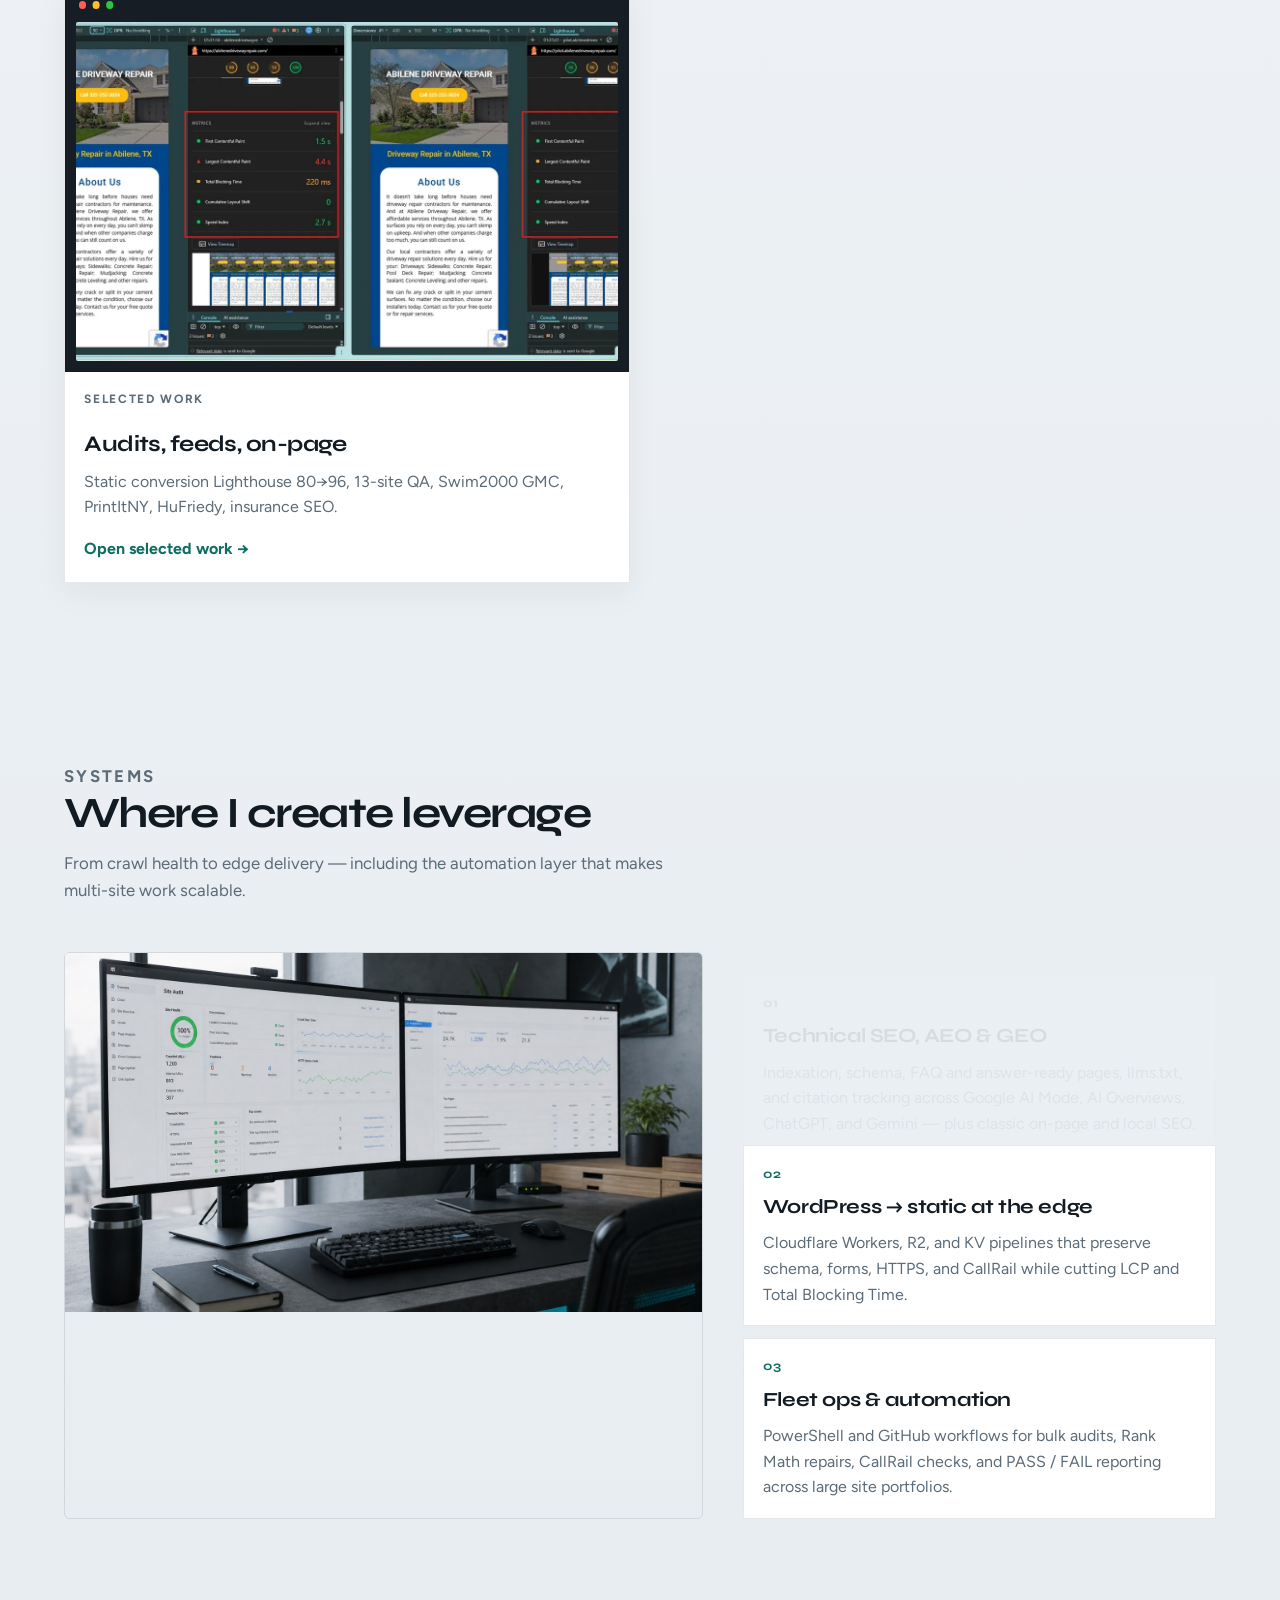
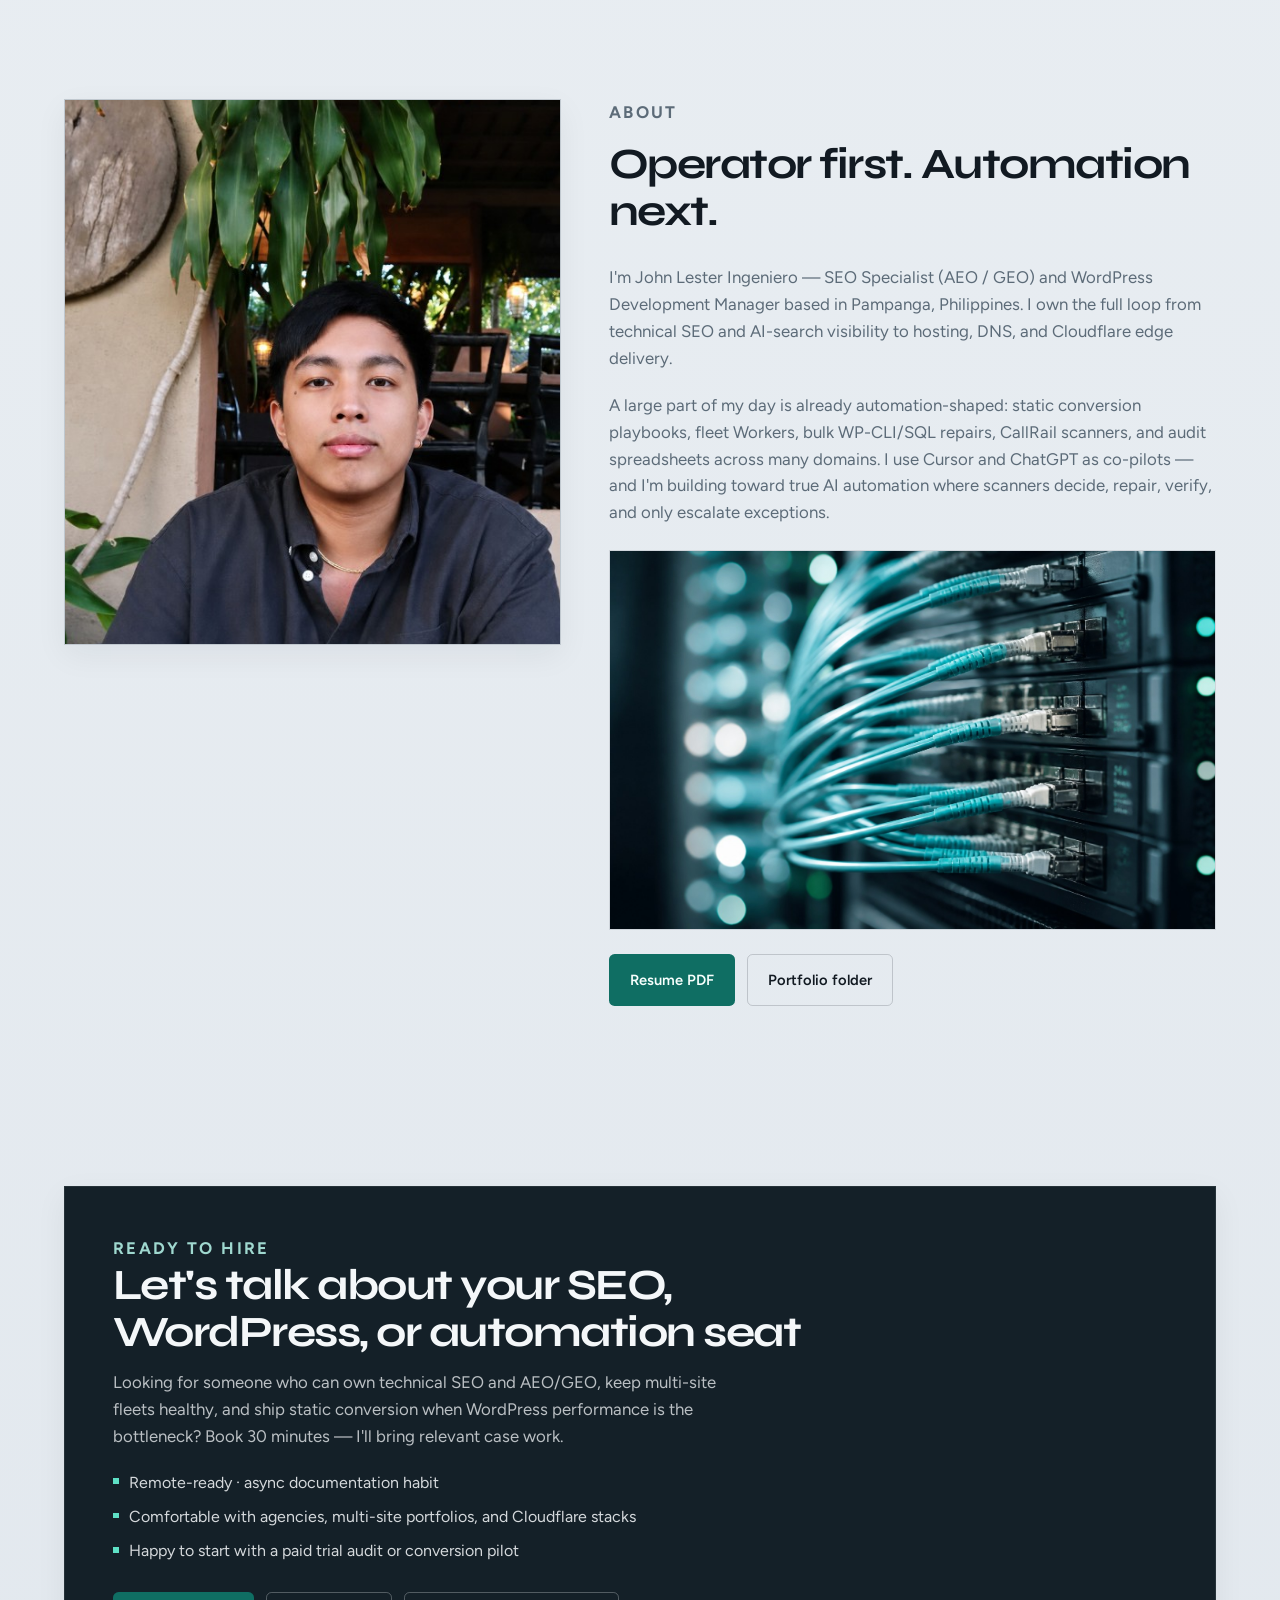
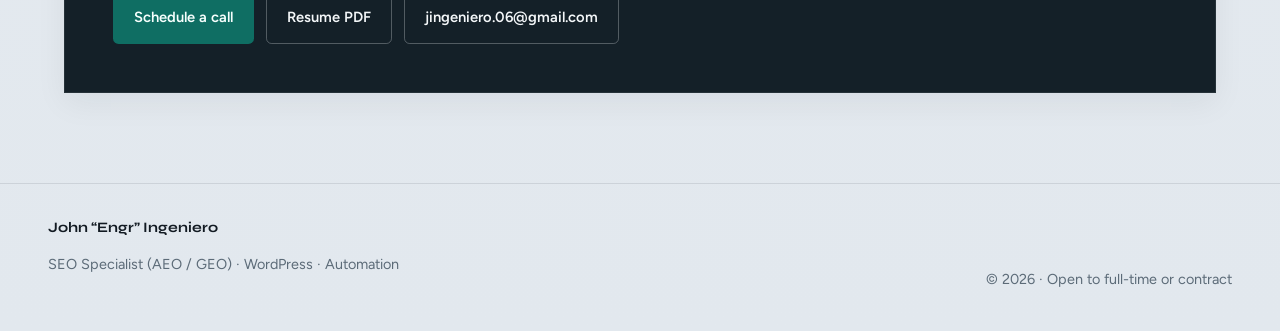
==== commit f91ce96a: "Replace the live resume with the AEO/GEO version and match the site headline. Hiring managers now do" ====
--- a/index.html
+++ b/index.html
@@ -3,12 +3,12 @@
 <head>
   <meta charset="UTF-8" />
   <meta name="viewport" content="width=device-width, initial-scale=1" />
-  <title>John “Engr” Ingeniero — SEO, WordPress & Automation</title>
-  <meta name="description" content="Senior SEO Specialist and WordPress Developer. WordPress-to-static conversion, fleet audits, Cloudflare edge delivery, and automation systems that keep rankings and lead capture intact." />
+  <title>John “Engr” Ingeniero — SEO Specialist (AEO / GEO) & Website Developer</title>
+  <meta name="description" content="SEO Specialist (AEO / GEO) and WordPress Development Manager. Technical SEO, local SEO, structured data, and Cloudflare-static fleets — with pages cited in Google AI Mode, AI Overviews, ChatGPT, and Gemini." />
   <meta name="author" content="John Ingeniero" />
   <link rel="canonical" href="https://jingeniero06-cloud.github.io/jingeniero06-cloud/" />
-  <meta property="og:title" content="John “Engr” Ingeniero — SEO, WordPress & Automation" />
-  <meta property="og:description" content="Hire an SEO + WordPress operator who ships static conversion, multi-site QA, and automation with measurable Core Web Vitals gains." />
+  <meta property="og:title" content="John “Engr” Ingeniero — SEO Specialist (AEO / GEO) & Website Developer" />
+  <meta property="og:description" content="Hire an SEO specialist who improves visibility in Google and AI search — technical SEO, AEO/GEO, local SEO, and WordPress-to-Cloudflare static conversion." />
   <meta property="og:type" content="website" />
   <meta property="og:url" content="https://jingeniero06-cloud.github.io/jingeniero06-cloud/" />
   <meta property="og:image" content="assets/images/hero-edge.jpg" />
@@ -50,10 +50,10 @@
       <a href="#systems">Systems</a>
       <a href="#about">About</a>
       <a href="#connect">Hire</a>
-      <a class="nav-resume" href="assets/resume.pdf" target="_blank" rel="noopener noreferrer">Resume</a>
+      <a class="nav-resume" href="assets/resume.pdf?v=aeo1" target="_blank" rel="noopener noreferrer">Resume</a>
     </nav>
     <div class="header-actions">
-      <a class="header-resume" href="assets/resume.pdf" target="_blank" rel="noopener noreferrer">Resume</a>
+      <a class="header-resume" href="assets/resume.pdf?v=aeo1" target="_blank" rel="noopener noreferrer">Resume</a>
       <a class="btn btn-sm btn-primary" href="https://calendly.com/jingeniero-06/30min" target="_blank" rel="noopener noreferrer">Book a call</a>
       <button class="nav-toggle" type="button" data-nav-toggle aria-expanded="false" aria-controls="site-nav" aria-label="Open menu">
         <span></span><span></span>
@@ -77,22 +77,22 @@
       </div>
       <div class="hero-content">
         <p class="hero-kicker">Available for hire · Remote · Full-time or contract</p>
-        <p class="hero-role">Senior SEO Specialist · WordPress Development Manager</p>
+        <p class="hero-role">SEO Specialist (AEO / GEO) · WordPress Development Manager</p>
         <h1 class="hero-brand">John “Engr” Ingeniero</h1>
-        <p class="hero-title">SEO, WordPress, and automation that keeps fleets healthy at the edge.</p>
+        <p class="hero-title">Visibility in Google and AI search — plus the WordPress and Cloudflare work that keeps it there.</p>
         <p class="hero-lede">
-          I convert WordPress to Cloudflare static, audit multi-site portfolios, and build the scripts that turn manual repairs into repeatable systems.
+          I combine technical SEO, local SEO, structured data, and answer-ready content with hands-on WordPress, hosting, and Cloudflare. I operate a large multi-site portfolio and turn manual fixes into repeatable systems.
         </p>
         <ul class="hero-chips" aria-label="Core strengths">
           <li>Technical SEO</li>
+          <li>AEO / GEO</li>
+          <li>Local SEO</li>
           <li>Cloudflare static</li>
-          <li>Technical queue</li>
-          <li>10DLC / SMS</li>
           <li>Fleet automation</li>
         </ul>
         <div class="hero-actions">
           <a class="btn btn-primary" href="https://calendly.com/jingeniero-06/30min" target="_blank" rel="noopener noreferrer">Book a 30-min call</a>
-          <a class="btn btn-ghost" href="assets/resume.pdf" target="_blank" rel="noopener noreferrer">Resume PDF</a>
+          <a class="btn btn-ghost" href="assets/resume.pdf?v=aeo1" target="_blank" rel="noopener noreferrer">Resume PDF</a>
           <a class="btn btn-ghost" href="mega-inc.html">Mega Inc. case study</a>
         </div>
       </div>
@@ -120,8 +120,8 @@
           <span>Lighthouse after static conversion</span>
         </li>
         <li>
-          <strong>4.4s → 2.6s</strong>
-          <span>LCP on live case study</span>
+          <strong>61</strong>
+          <span>Pages cited in AI search</span>
         </li>
       </ul>
     </section>
@@ -212,8 +212,8 @@
         <div class="systems-list">
           <article class="system-item reveal">
             <span class="num">01</span>
-            <h3>Technical &amp; on-page SEO</h3>
-            <p>Indexation control, sitemap/robots hygiene, internal linking, SERP-aligned templates, and keyword systems for competitive local and national queries.</p>
+            <h3>Technical SEO, AEO &amp; GEO</h3>
+            <p>Indexation, schema, FAQ and answer-ready pages, llms.txt, and citation tracking across Google AI Mode, AI Overviews, ChatGPT, and Gemini — plus classic on-page and local SEO.</p>
           </article>
           <article class="system-item reveal">
             <span class="num">02</span>
@@ -245,7 +245,7 @@
           <p class="eyebrow">About</p>
           <h2>Operator first. Automation next.</h2>
           <p>
-            I'm John Lester Ingeniero — Senior SEO Specialist and WordPress Development Manager based in Pampanga, Philippines. I own the full loop from technical SEO to hosting, DNS, and Cloudflare edge delivery.
+            I'm John Lester Ingeniero — SEO Specialist (AEO / GEO) and WordPress Development Manager based in Pampanga, Philippines. I own the full loop from technical SEO and AI-search visibility to hosting, DNS, and Cloudflare edge delivery.
           </p>
           <p>
             A large part of my day is already automation-shaped: static conversion playbooks, fleet Workers, bulk WP-CLI/SQL repairs, CallRail scanners, and audit spreadsheets across many domains. I use Cursor and ChatGPT as co-pilots — and I'm building toward true AI automation where scanners decide, repair, verify, and only escalate exceptions.
@@ -261,7 +261,7 @@
             />
           </figure>
           <div class="about-actions">
-            <a class="btn btn-primary" href="assets/resume.pdf" target="_blank" rel="noopener noreferrer">Resume PDF</a>
+            <a class="btn btn-primary" href="assets/resume.pdf?v=aeo1" target="_blank" rel="noopener noreferrer">Resume PDF</a>
             <a class="btn btn-ghost" href="https://drive.google.com/drive/u/0/folders/11gjgUOMMYtW-lYXDwXTtkWWHU8rsAb2p" target="_blank" rel="noopener noreferrer">Portfolio folder</a>
           </div>
         </div>
@@ -273,7 +273,7 @@
         <p class="eyebrow">Ready to hire</p>
         <h2>Let's talk about your SEO, WordPress, or automation seat</h2>
         <p>
-          Looking for someone who can own technical SEO, keep multi-site fleets healthy, and ship static conversion when WordPress performance is the bottleneck? Book 30 minutes — I'll bring relevant case work.
+          Looking for someone who can own technical SEO and AEO/GEO, keep multi-site fleets healthy, and ship static conversion when WordPress performance is the bottleneck? Book 30 minutes — I'll bring relevant case work.
         </p>
         <ul class="connect-points">
           <li>Remote-ready · async documentation habit</li>
@@ -282,7 +282,7 @@
         </ul>
         <div class="hero-actions connect-actions">
           <a class="btn btn-primary" href="https://calendly.com/jingeniero-06/30min" target="_blank" rel="noopener noreferrer">Schedule a call</a>
-          <a class="btn btn-ghost" href="assets/resume.pdf" target="_blank" rel="noopener noreferrer">Resume PDF</a>
+          <a class="btn btn-ghost" href="assets/resume.pdf?v=aeo1" target="_blank" rel="noopener noreferrer">Resume PDF</a>
           <a class="btn btn-ghost" href="mailto:jingeniero.06@gmail.com">jingeniero.06@gmail.com</a>
         </div>
       </div>
@@ -292,7 +292,7 @@
   <footer class="site-footer">
     <div>
       <p class="footer-name">John “Engr” Ingeniero</p>
-      <p>SEO Specialist · WordPress · Static conversion · Automation</p>
+      <p>SEO Specialist (AEO / GEO) · WordPress · Automation</p>
     </div>
     <p class="footer-note">© <span id="year"></span> · Open to full-time or contract</p>
   </footer>
